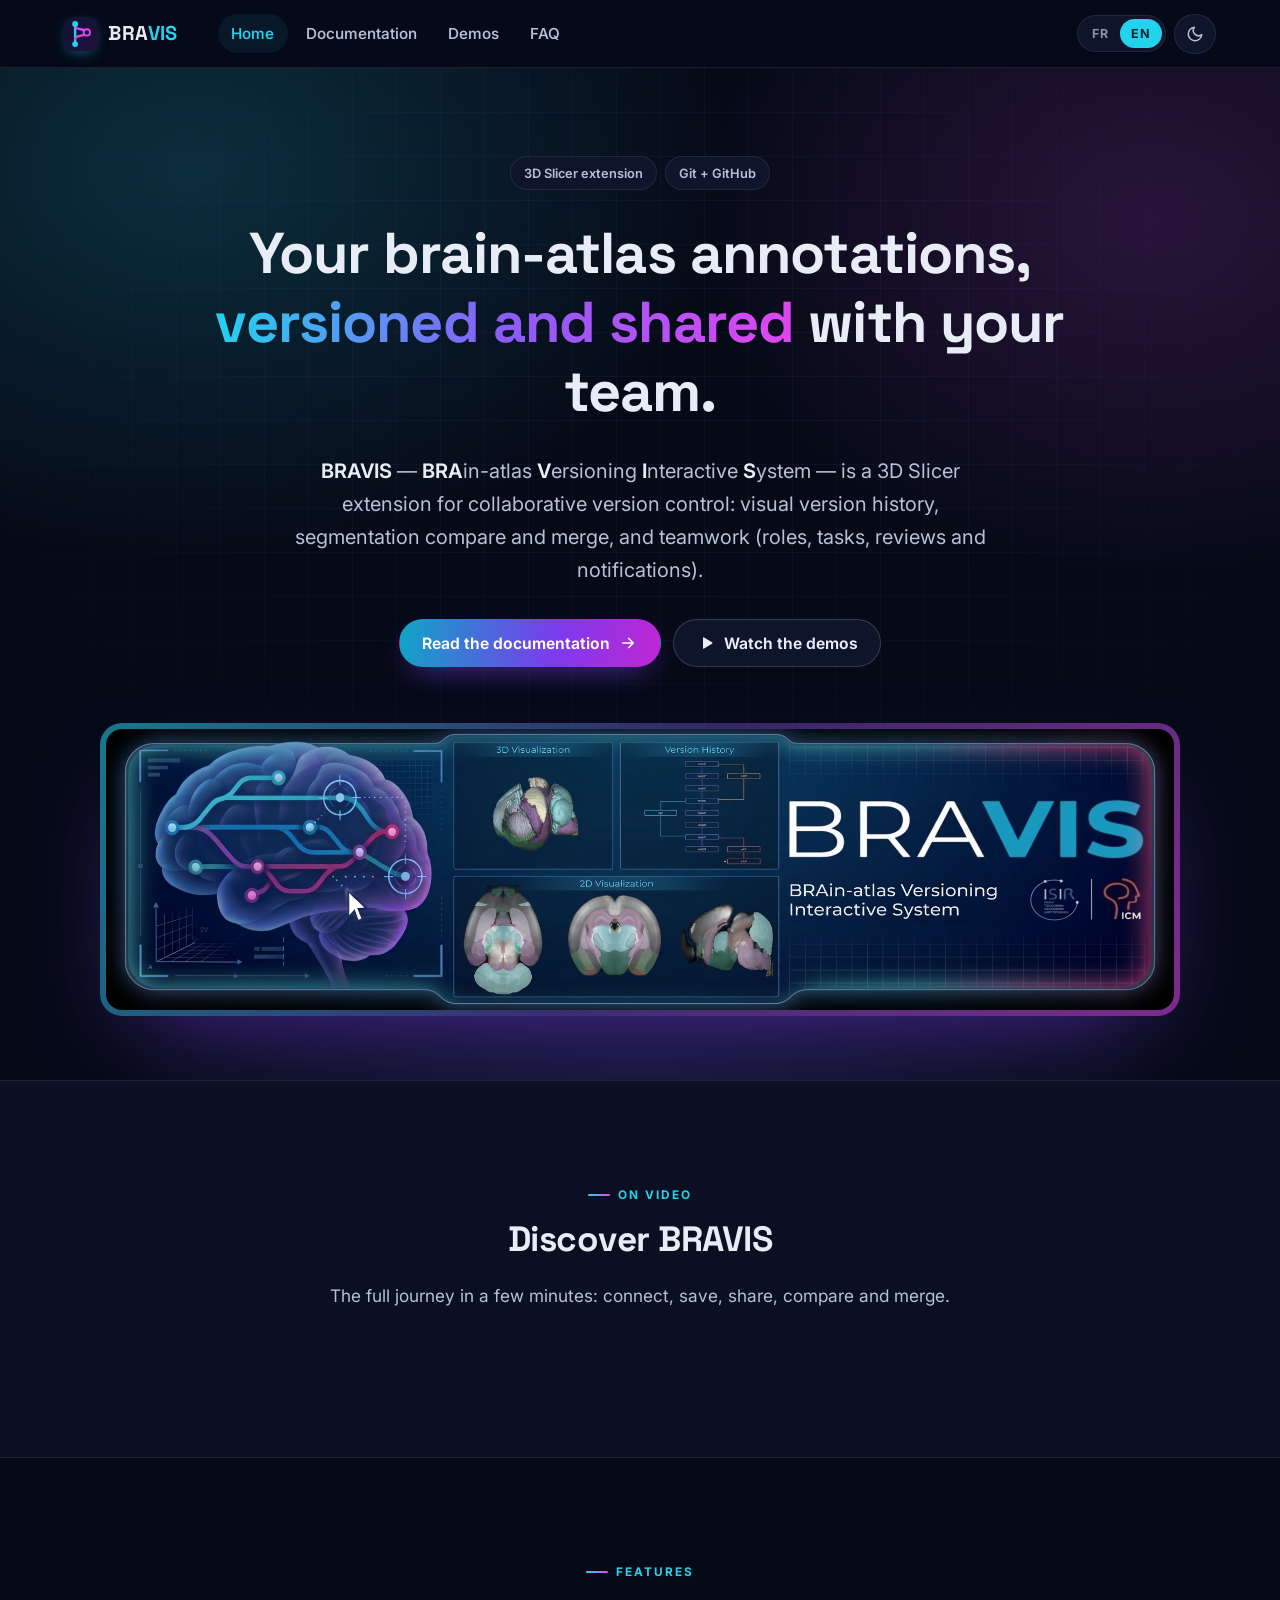
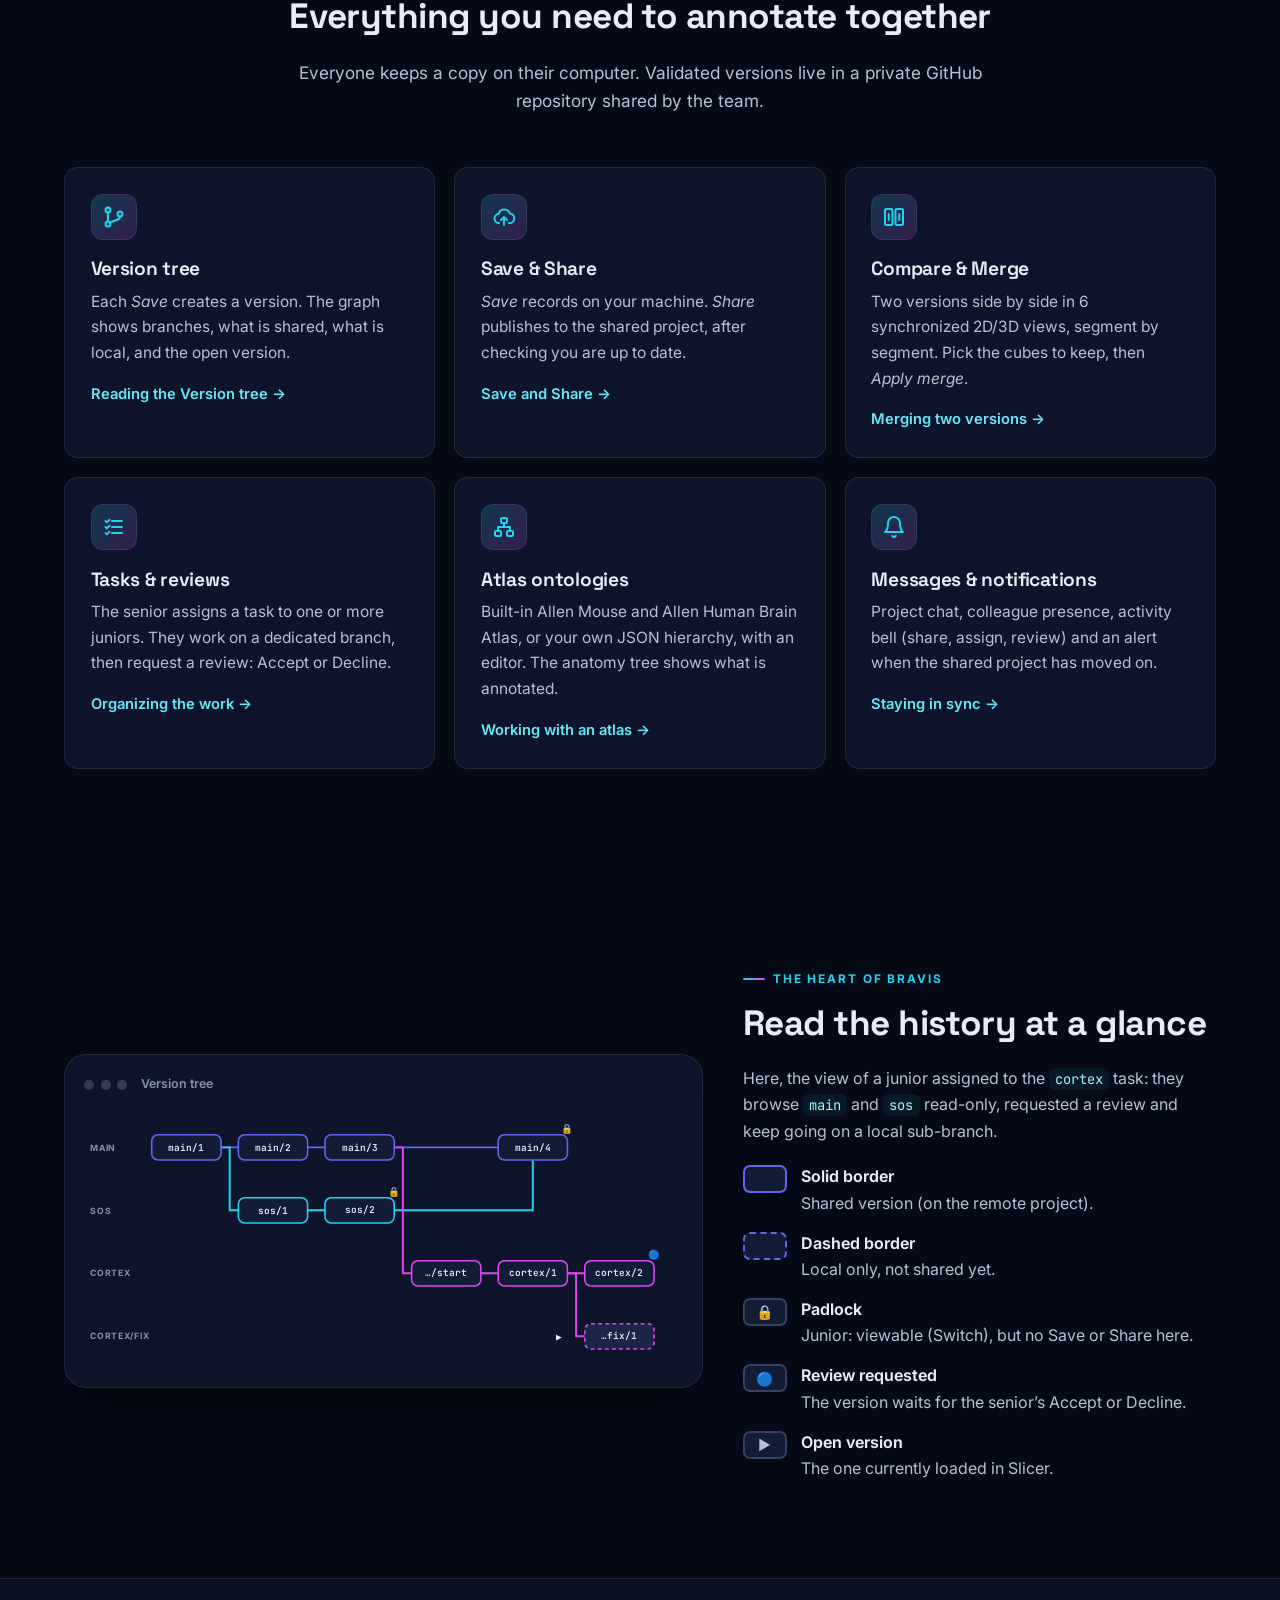
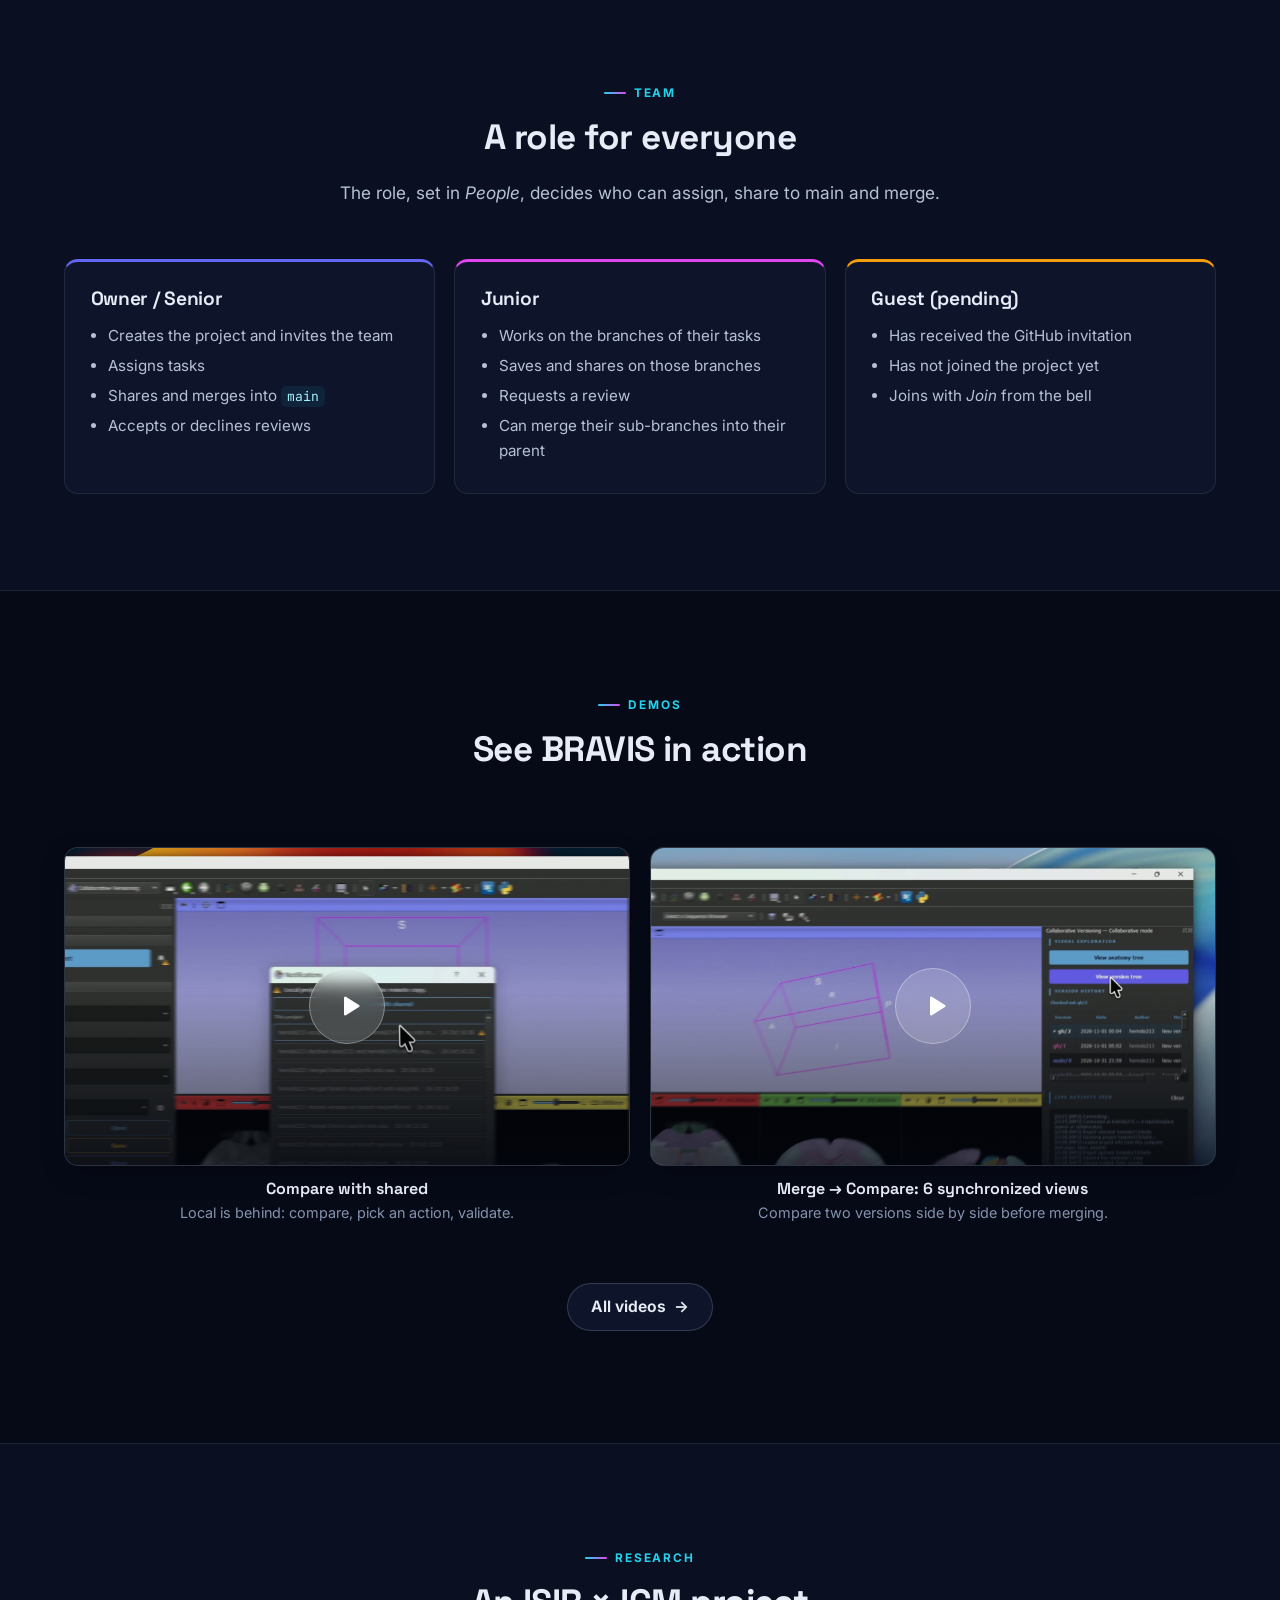
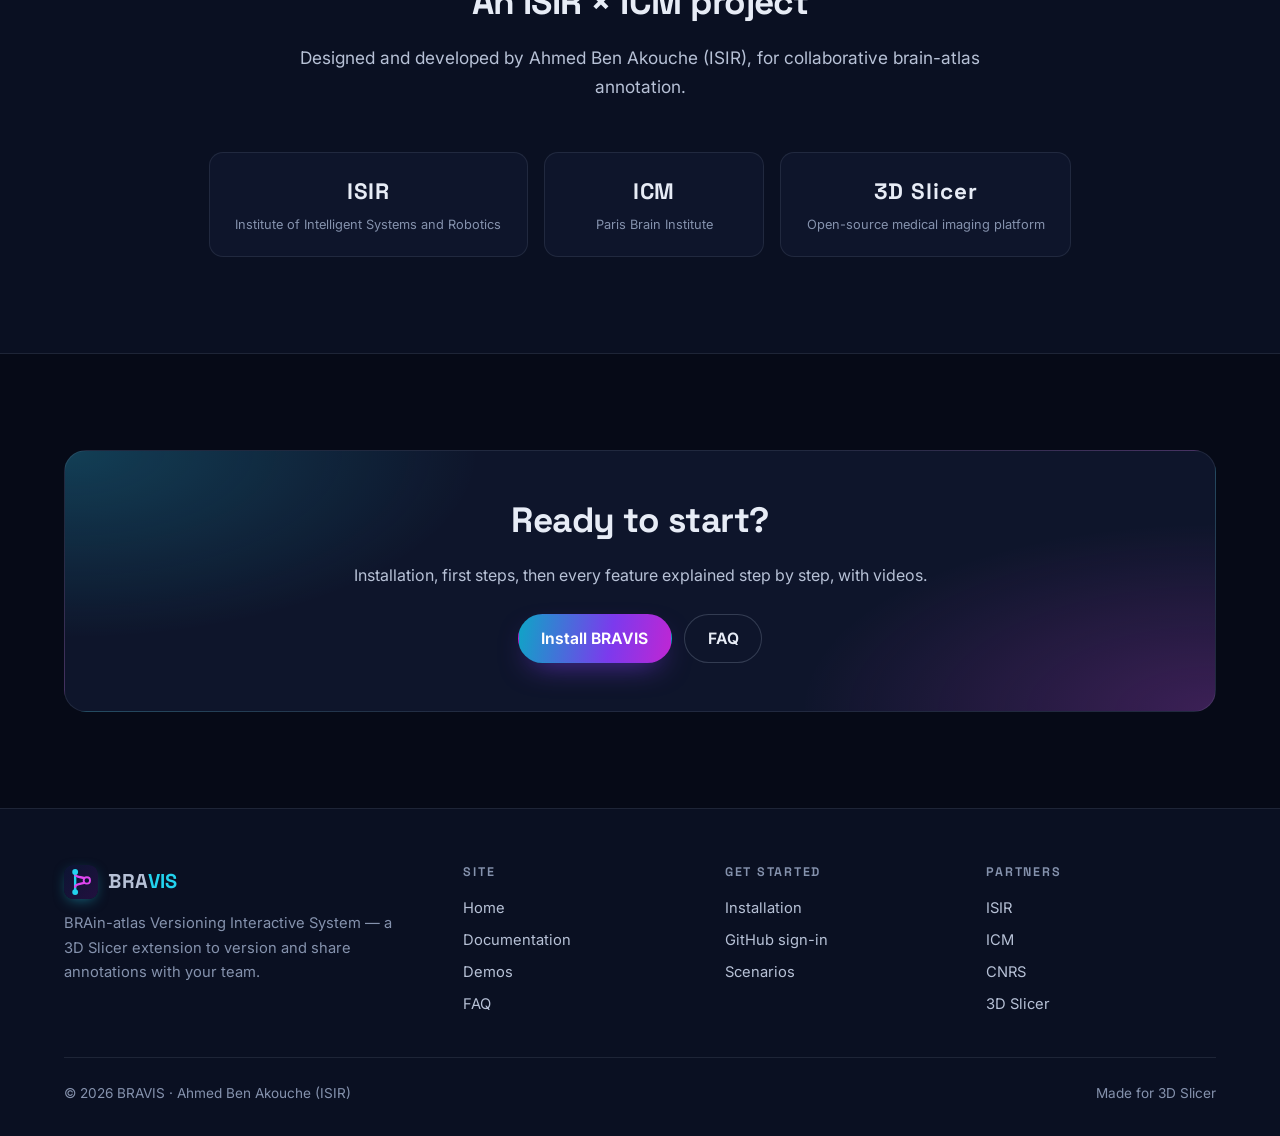
==== index.html @ cd7020e1 "copy(home): lead punctuation and How it works section - Teamwork details use parentheses instead of " ====
<!DOCTYPE html>
<html lang="en" data-theme="dark" data-theme-pref="dark" data-lang="en"
      data-title-fr="BRAVIS — Versionner et partager des annotations d’atlas cérébral dans 3D Slicer"
      data-title-en="BRAVIS — Version and share brain-atlas annotations in 3D Slicer">
<head>
  <meta charset="utf-8">
  <meta name="viewport" content="width=device-width, initial-scale=1">
  <title>BRAVIS — Versionner et partager des annotations d’atlas cérébral dans 3D Slicer</title>
  <meta name="description" content="BRAVIS (BRAin-atlas Versioning Interactive System) est une extension 3D Slicer pour versionner, comparer, fusionner et partager des segmentations d’atlas cérébral en équipe, via GitHub."
        data-fr-content="BRAVIS (BRAin-atlas Versioning Interactive System) est une extension 3D Slicer pour versionner, comparer, fusionner et partager des segmentations d’atlas cérébral en équipe, via GitHub."
        data-en-content="BRAVIS (BRAin-atlas Versioning Interactive System) is a 3D Slicer extension to version, compare, merge and share brain-atlas segmentations with your team, through GitHub.">
  <meta name="theme-color" content="#060a17">
  <meta property="og:type" content="website">
  <meta property="og:title" content="BRAVIS — BRAin-atlas Versioning Interactive System">
  <meta property="og:description" content="Extension 3D Slicer pour versionner et partager des annotations d’atlas cérébral en équipe.">
  <meta property="og:image" content="assets/img/bravis-banner.jpg">
  <meta name="twitter:card" content="summary_large_image">
  <link rel="icon" href="assets/img/favicon.svg" type="image/svg+xml">
  <link rel="preconnect" href="https://fonts.googleapis.com">
  <link rel="preconnect" href="https://fonts.gstatic.com" crossorigin>
  <link rel="stylesheet" href="https://fonts.googleapis.com/css2?family=Inter:wght@400..700&family=JetBrains+Mono:wght@500;700&family=Space+Grotesk:wght@500..700&display=swap">
  <link rel="stylesheet" href="assets/css/style.css">
  <script>
    (function () {
      var d = document.documentElement, t, l;
      try { t = localStorage.getItem("bravis-theme"); l = localStorage.getItem("bravis-lang"); } catch (e) {}
      if (t !== "light" && t !== "dark" && t !== "auto") t = "dark";
      if (l !== "fr" && l !== "en") l = "en";
      var dark = t === "dark" || (t === "auto" && window.matchMedia && matchMedia("(prefers-color-scheme: dark)").matches);
      d.setAttribute("data-theme", dark ? "dark" : "light");
      d.setAttribute("data-theme-pref", t);
      d.setAttribute("data-lang", l);
      d.lang = l;
      var title = d.getAttribute("data-title-" + l);
      if (title) document.title = title;
    })();
  </script>
  <script src="assets/js/config.js" defer></script>
  <script src="assets/js/videos.js" defer></script>
  <script src="assets/js/main.js" defer></script>
</head>
<body>
  <a class="skip-link" href="#main"><span data-l="fr">Aller au contenu</span><span data-l="en">Skip to content</span></a>

  <header class="site-header">
    <div class="container">
      <a class="brand" href="index.html" aria-label="BRAVIS">
        <img src="assets/img/favicon.svg" alt="" width="34" height="34">
        <span class="brand-name">BRA<span class="brand-vis">VIS</span></span>
      </a>
      <nav class="main-nav" id="main-nav" data-fr-aria-label="Navigation principale" data-en-aria-label="Main navigation">
        <a href="index.html" aria-current="page"><span data-l="fr">Accueil</span><span data-l="en">Home</span></a>
        <a href="documentation.html">Documentation</a>
        <a href="demos.html"><span data-l="fr">Démos</span><span data-l="en">Demos</span></a>
        <a href="faq.html">FAQ</a>
      </nav>
      <div class="header-actions">
        <div class="lang-switch" role="group" aria-label="Langue / Language">
          <button type="button" data-set-lang="fr" aria-pressed="true">FR</button>
          <button type="button" data-set-lang="en" aria-pressed="false">EN</button>
        </div>
        <button type="button" class="icon-btn theme-toggle" data-theme-toggle aria-label="Thème">
          <svg class="ico ico-auto" viewBox="0 0 24 24" fill="none" stroke="currentColor" stroke-width="2" aria-hidden="true"><circle cx="12" cy="12" r="9"/><path d="M12 3a9 9 0 0 0 0 18z" fill="currentColor"/></svg>
          <svg class="ico ico-light" viewBox="0 0 24 24" fill="none" stroke="currentColor" stroke-width="2" stroke-linecap="round" aria-hidden="true"><circle cx="12" cy="12" r="4"/><path d="M12 2v2M12 20v2M4.9 4.9l1.4 1.4M17.7 17.7l1.4 1.4M2 12h2M20 12h2M4.9 19.1l1.4-1.4M17.7 6.3l1.4-1.4"/></svg>
          <svg class="ico ico-dark" viewBox="0 0 24 24" fill="none" stroke="currentColor" stroke-width="2" stroke-linejoin="round" aria-hidden="true"><path d="M21 12.8A9 9 0 1 1 11.2 3a7 7 0 0 0 9.8 9.8z"/></svg>
        </button>
        <a class="icon-btn source-link" data-source-link href="#" hidden>
          <svg viewBox="0 0 24 24" fill="currentColor" aria-hidden="true"><path d="M12 .5C5.65.5.5 5.65.5 12c0 5.08 3.29 9.39 7.86 10.91.58.1.79-.25.79-.56v-2c-3.2.7-3.87-1.37-3.87-1.37-.52-1.33-1.28-1.69-1.28-1.69-1.04-.71.08-.7.08-.7 1.15.08 1.76 1.18 1.76 1.18 1.03 1.76 2.69 1.25 3.35.96.1-.75.4-1.25.73-1.54-2.55-.29-5.24-1.28-5.24-5.68 0-1.25.45-2.28 1.18-3.08-.12-.29-.51-1.46.11-3.04 0 0 .97-.31 3.17 1.18a11 11 0 0 1 5.77 0c2.2-1.49 3.17-1.18 3.17-1.18.63 1.58.23 2.75.11 3.04.74.8 1.18 1.83 1.18 3.08 0 4.41-2.69 5.38-5.25 5.67.41.36.78 1.06.78 2.14v3.17c0 .31.21.67.8.56A11.5 11.5 0 0 0 23.5 12C23.5 5.65 18.35.5 12 .5z"/></svg>
          <span class="label">Code</span>
        </a>
        <button type="button" class="icon-btn nav-toggle" aria-controls="main-nav" aria-expanded="false" data-fr-aria-label="Ouvrir le menu" data-en-aria-label="Open menu" aria-label="Menu">
          <svg viewBox="0 0 24 24" fill="none" stroke="currentColor" stroke-width="2" stroke-linecap="round" aria-hidden="true"><path d="M4 7h16M4 12h16M4 17h16"/></svg>
        </button>
      </div>
    </div>
  </header>

  <main id="main">
    <!-- ================= HERO ================= -->
    <section class="hero">
      <div class="container">
        <div class="hero-inner">
          <div class="hero-badges">
            <span class="badge"><span data-l="fr">Extension 3D Slicer</span><span data-l="en">3D Slicer extension</span></span>
            <span class="badge">Git + GitHub</span>
          </div>
          <h1>
            <span data-l="fr">Vos annotations d’atlas cérébral, <span class="gradient-text">versionnées et partagées</span> en équipe.</span>
            <span data-l="en">Your brain-atlas annotations, <span class="gradient-text">versioned and shared</span> with your team.</span>
          </h1>
          <p class="lead">
            <span data-l="fr"><strong>BRAVIS</strong> — <strong>BRA</strong>in-atlas <strong>V</strong>ersioning <strong>I</strong>nteractive <strong>S</strong>ystem — est une extension 3D Slicer pour le contrôle de versions collaboratif : un historique de versions visuel, la comparaison et la fusion de segmentations, et le travail en équipe (rôles, tâches, reviews et notifications).</span>
            <span data-l="en"><strong>BRAVIS</strong> — <strong>BRA</strong>in-atlas <strong>V</strong>ersioning <strong>I</strong>nteractive <strong>S</strong>ystem — is a 3D Slicer extension for collaborative version control: visual version history, segmentation compare and merge, and teamwork (roles, tasks, reviews and notifications).</span>
          </p>
          <div class="hero-ctas">
            <a class="btn btn-primary" href="documentation.html">
              <span data-l="fr">Lire la documentation</span><span data-l="en">Read the documentation</span>
              <svg viewBox="0 0 24 24" fill="none" stroke="currentColor" stroke-width="2.2" stroke-linecap="round" stroke-linejoin="round" aria-hidden="true"><path d="M5 12h14M13 6l6 6-6 6"/></svg>
            </a>
            <a class="btn btn-ghost" href="demos.html">
              <svg viewBox="0 0 24 24" fill="currentColor" aria-hidden="true"><path d="M8 5.5v13a1 1 0 0 0 1.5.86l10.5-6.5a1 1 0 0 0 0-1.72L9.5 4.64A1 1 0 0 0 8 5.5z"/></svg>
              <span data-l="fr">Voir les démos</span><span data-l="en">Watch the demos</span>
            </a>
          </div>
        </div>

        <div class="hero-banner">
          <img class="zoomable" src="assets/img/bravis-banner.jpg" width="1024" height="281"
               alt="BRAVIS — BRAin-atlas Versioning Interactive System : visualisation 3D, historique de versions et vues 2D"
               data-fr-alt="BRAVIS — BRAin-atlas Versioning Interactive System : visualisation 3D, historique de versions et vues 2D"
               data-en-alt="BRAVIS — BRAin-atlas Versioning Interactive System: 3D visualization, version history and 2D views">
        </div>

      </div>
    </section>

    <!-- ================= PRESENTATION VIDEO ================= -->
    <section class="section section-alt" id="video">
      <div class="container">
        <div class="section-head reveal">
          <span class="eyebrow"><span data-l="fr">En vidéo</span><span data-l="en">On video</span></span>
          <h2><span data-l="fr">Découvrir BRAVIS</span><span data-l="en">Discover BRAVIS</span></h2>
          <p><span data-l="fr">Le parcours complet en quelques minutes : se connecter, enregistrer, partager, comparer et fusionner.</span><span data-l="en">The full journey in a few minutes: connect, save, share, compare and merge.</span></p>
        </div>
        <div style="max-width: 960px; margin: 0 auto;">
          <figure class="video-slot" data-video="presentation" data-show-desc></figure>
        </div>
      </div>
    </section>

    <!-- ================= FEATURES ================= -->
    <section class="section" id="fonctionnalites">
      <div class="container">
        <div class="section-head reveal">
          <span class="eyebrow"><span data-l="fr">Fonctionnalités</span><span data-l="en">Features</span></span>
          <h2><span data-l="fr">Tout ce qu’il faut pour annoter à plusieurs</span><span data-l="en">Everything you need to annotate together</span></h2>
          <p><span data-l="fr">Chacun garde une copie sur son ordinateur. Les versions validées vivent dans un dépôt GitHub privé, partagé par l’équipe.</span><span data-l="en">Everyone keeps a copy on their computer. Validated versions live in a private GitHub repository shared by the team.</span></p>
        </div>
        <div class="grid grid-3">
          <article class="card reveal">
            <div class="card-icon"><svg viewBox="0 0 24 24" fill="none" stroke="currentColor" stroke-width="2" stroke-linecap="round" stroke-linejoin="round" aria-hidden="true"><circle cx="6" cy="5" r="2.5"/><circle cx="6" cy="19" r="2.5"/><circle cx="18" cy="9" r="2.5"/><path d="M6 7.5v9M18 11.5c0 4-5 3.5-10.5 6"/></svg></div>
            <h3><span data-l="fr">Version tree</span><span data-l="en">Version tree</span></h3>
            <p><span data-l="fr">Chaque <em>Save</em> crée une version. Le graphe montre les branches, ce qui est partagé, ce qui est local, et la version ouverte.</span><span data-l="en">Each <em>Save</em> creates a version. The graph shows branches, what is shared, what is local, and the open version.</span></p>
            <a class="card-link" href="documentation.html#version-tree"><span data-l="fr">Lire le Version tree →</span><span data-l="en">Reading the Version tree →</span></a>
          </article>
          <article class="card reveal">
            <div class="card-icon"><svg viewBox="0 0 24 24" fill="none" stroke="currentColor" stroke-width="2" stroke-linecap="round" stroke-linejoin="round" aria-hidden="true"><path d="M7 18a4.5 4.5 0 0 1-.5-8.97A6 6 0 0 1 18 8.5a4 4 0 0 1-1 9.5"/><path d="M12 12v8M9 15l3-3 3 3"/></svg></div>
            <h3>Save &amp; Share</h3>
            <p><span data-l="fr"><em>Save</em> enregistre sur votre machine. <em>Share</em> publie sur le projet partagé, après avoir vérifié que vous êtes à jour.</span><span data-l="en"><em>Save</em> records on your machine. <em>Share</em> publishes to the shared project, after checking you are up to date.</span></p>
            <a class="card-link" href="documentation.html#share"><span data-l="fr">Save et Share →</span><span data-l="en">Save and Share →</span></a>
          </article>
          <article class="card reveal">
            <div class="card-icon"><svg viewBox="0 0 24 24" fill="none" stroke="currentColor" stroke-width="2" stroke-linecap="round" stroke-linejoin="round" aria-hidden="true"><rect x="3" y="4" width="7.5" height="16" rx="1.5"/><rect x="13.5" y="4" width="7.5" height="16" rx="1.5"/><path d="M6.75 9v6M17.25 9v6"/></svg></div>
            <h3>Compare &amp; Merge</h3>
            <p><span data-l="fr">Deux versions côte à côte dans 6 vues 2D/3D synchronisées, segment par segment. Vous choisissez les cubes à garder, puis <em>Apply merge</em>.</span><span data-l="en">Two versions side by side in 6 synchronized 2D/3D views, segment by segment. Pick the cubes to keep, then <em>Apply merge</em>.</span></p>
            <a class="card-link" href="documentation.html#merge"><span data-l="fr">Fusionner deux versions →</span><span data-l="en">Merging two versions →</span></a>
          </article>
          <article class="card reveal">
            <div class="card-icon"><svg viewBox="0 0 24 24" fill="none" stroke="currentColor" stroke-width="2" stroke-linecap="round" stroke-linejoin="round" aria-hidden="true"><path d="M10 6h10M10 12h10M10 18h10"/><path d="M3.5 6l1.4 1.4L7.5 4.8M3.5 12l1.4 1.4 2.6-2.6M3.5 18l1.4 1.4 2.6-2.6"/></svg></div>
            <h3><span data-l="fr">Tâches et reviews</span><span data-l="en">Tasks &amp; reviews</span></h3>
            <p><span data-l="fr">Le senior assigne une tâche à un ou plusieurs juniors. Ils travaillent sur une branche dédiée puis demandent une review : Accept ou Decline.</span><span data-l="en">The senior assigns a task to one or more juniors. They work on a dedicated branch, then request a review: Accept or Decline.</span></p>
            <a class="card-link" href="documentation.html#tasks-assign"><span data-l="fr">Organiser le travail →</span><span data-l="en">Organizing the work →</span></a>
          </article>
          <article class="card reveal">
            <div class="card-icon"><svg viewBox="0 0 24 24" fill="none" stroke="currentColor" stroke-width="2" stroke-linecap="round" stroke-linejoin="round" aria-hidden="true"><rect x="9" y="3" width="6" height="5" rx="1"/><rect x="3" y="16" width="6" height="5" rx="1"/><rect x="15" y="16" width="6" height="5" rx="1"/><path d="M12 8v4M6 16v-4h12v4"/></svg></div>
            <h3><span data-l="fr">Ontologies d’atlas</span><span data-l="en">Atlas ontologies</span></h3>
            <p><span data-l="fr">Allen Mouse et Allen Human Brain Atlas intégrés, ou votre propre hiérarchie en JSON, avec un éditeur. L’arbre anatomique montre ce qui est annoté.</span><span data-l="en">Built-in Allen Mouse and Allen Human Brain Atlas, or your own JSON hierarchy, with an editor. The anatomy tree shows what is annotated.</span></p>
            <a class="card-link" href="documentation.html#ontologie"><span data-l="fr">Travailler avec un atlas →</span><span data-l="en">Working with an atlas →</span></a>
          </article>
          <article class="card reveal">
            <div class="card-icon"><svg viewBox="0 0 24 24" fill="none" stroke="currentColor" stroke-width="2" stroke-linecap="round" stroke-linejoin="round" aria-hidden="true"><path d="M6 8a6 6 0 0 1 12 0c0 7 3 9 3 9H3s3-2 3-9"/><path d="M10.3 21a1.94 1.94 0 0 0 3.4 0"/></svg></div>
            <h3><span data-l="fr">Messages et notifications</span><span data-l="en">Messages &amp; notifications</span></h3>
            <p><span data-l="fr">Fil de discussion du projet, présence des collègues, cloche d’activité (share, assign, review) et alerte quand le projet partagé a avancé.</span><span data-l="en">Project chat, colleague presence, activity bell (share, assign, review) and an alert when the shared project has moved on.</span></p>
            <a class="card-link" href="documentation.html#messages"><span data-l="fr">Rester synchronisé →</span><span data-l="en">Staying in sync →</span></a>
          </article>
        </div>
      </div>
    </section>

    <!-- ================= VERSION TREE ================= -->
    <section class="section" id="version-tree">
      <div class="container">
        <div class="tree-showcase">
          <div class="tree-frame reveal">
            <div class="tree-frame-bar"><i></i><i></i><i></i><span>Version tree</span></div>
            <svg class="vtree" viewBox="0 0 760 330" role="img"
                 data-fr-aria-label="Exemple de Version tree : branche main, branche sos fusionnée, tâche cortex en review et sous-branche locale cortex/fix"
                 data-en-aria-label="Example Version tree: main branch, merged sos branch, cortex task under review and local cortex/fix sub-branch"
                 aria-label="Version tree">
              <text class="lane-label" x="8" y="54">main</text>
              <text class="lane-label" x="8" y="134">sos</text>
              <text class="lane-label" x="8" y="214">cortex</text>
              <text class="lane-label" x="8" y="294">cortex/fix</text>

              <path class="edge lane-main" d="M174 50 H196" />
              <path class="edge lane-main" d="M284 50 H306" />
              <path class="edge lane-main" d="M394 50 H526" />
              <path class="edge lane-sos" d="M174 50 H185 V130 H196" style="animation-delay:.2s" />
              <path class="edge lane-sos" d="M284 130 H306" style="animation-delay:.3s" />
              <path class="edge lane-sos" d="M394 130 H570 V66" style="animation-delay:.5s" />
              <path class="edge lane-task" d="M394 50 H405 V210 H416" style="animation-delay:.4s" />
              <path class="edge lane-task" d="M504 210 H526" style="animation-delay:.6s" />
              <path class="edge lane-task" d="M614 210 H636" style="animation-delay:.7s" />
              <path class="edge lane-task" d="M614 210 H625 V290 H636" style="animation-delay:.8s" />

              <g class="node" style="animation-delay:.05s"><rect class="lane-main" x="86" y="34" width="88" height="32" rx="8"/><text x="130" y="54" text-anchor="middle">main/1</text></g>
              <g class="node" style="animation-delay:.15s"><rect class="lane-main" x="196" y="34" width="88" height="32" rx="8"/><text x="240" y="54" text-anchor="middle">main/2</text></g>
              <g class="node" style="animation-delay:.25s"><rect class="lane-main" x="306" y="34" width="88" height="32" rx="8"/><text x="350" y="54" text-anchor="middle">main/3</text></g>
              <g class="node" style="animation-delay:.9s"><rect class="lane-main" x="526" y="34" width="88" height="32" rx="8"/><text x="570" y="54" text-anchor="middle">main/4</text><text class="marker" x="606" y="30">🔒</text></g>

              <g class="node" style="animation-delay:.35s"><rect class="lane-sos" x="196" y="114" width="88" height="32" rx="8"/><text x="240" y="134" text-anchor="middle">sos/1</text></g>
              <g class="node" style="animation-delay:.45s"><rect class="lane-sos" x="306" y="114" width="88" height="32" rx="8"/><text x="350" y="134" text-anchor="middle">sos/2</text><text class="marker" x="386" y="110">🔒</text></g>

              <g class="node" style="animation-delay:.55s"><rect class="lane-task" x="416" y="194" width="88" height="32" rx="8"/><text x="460" y="214" text-anchor="middle">…/start</text></g>
              <g class="node" style="animation-delay:.65s"><rect class="lane-task" x="526" y="194" width="88" height="32" rx="8"/><text x="570" y="214" text-anchor="middle">cortex/1</text></g>
              <g class="node" style="animation-delay:.75s"><rect class="lane-task" x="636" y="194" width="88" height="32" rx="8"/><text x="680" y="214" text-anchor="middle">cortex/2</text><text class="marker" x="716" y="190">🔵</text></g>

              <g class="node local current" style="animation-delay:.95s"><rect class="lane-task" x="636" y="274" width="88" height="32" rx="8"/><text x="680" y="294" text-anchor="middle">…fix/1</text><text class="marker" x="600" y="296">▶</text></g>
            </svg>
          </div>
          <div class="reveal">
            <span class="eyebrow"><span data-l="fr">Le cœur de BRAVIS</span><span data-l="en">The heart of BRAVIS</span></span>
            <h2><span data-l="fr">Lire l’historique d’un coup d’œil</span><span data-l="en">Read the history at a glance</span></h2>
            <p style="color: var(--text-soft)"><span data-l="fr">Ici, vue d’un junior assigné à la tâche <code>cortex</code> : il consulte <code>main</code> et <code>sos</code> en lecture seule, a demandé une review et continue sur une sous-branche locale.</span><span data-l="en">Here, the view of a junior assigned to the <code>cortex</code> task: they browse <code>main</code> and <code>sos</code> read-only, requested a review and keep going on a local sub-branch.</span></p>
            <ul class="legend-list">
              <li><span class="swatch"></span><div><strong><span data-l="fr">Cadre plein</span><span data-l="en">Solid border</span></strong><span data-l="fr">Version partagée (sur le projet distant).</span><span data-l="en">Shared version (on the remote project).</span></div></li>
              <li><span class="swatch dashed"></span><div><strong><span data-l="fr">Cadre en pointillés</span><span data-l="en">Dashed border</span></strong><span data-l="fr">Version locale seulement, pas encore partagée.</span><span data-l="en">Local only, not shared yet.</span></div></li>
              <li><span class="swatch plain">🔒</span><div><strong><span data-l="fr">Cadenas</span><span data-l="en">Padlock</span></strong><span data-l="fr">Junior : consultable (Switch), mais pas de Save ni Share ici.</span><span data-l="en">Junior: viewable (Switch), but no Save or Share here.</span></div></li>
              <li><span class="swatch plain">🔵</span><div><strong><span data-l="fr">Review demandée</span><span data-l="en">Review requested</span></strong><span data-l="fr">La version attend un Accept ou un Decline du senior.</span><span data-l="en">The version waits for the senior’s Accept or Decline.</span></div></li>
              <li><span class="swatch plain">▶</span><div><strong><span data-l="fr">Version ouverte</span><span data-l="en">Open version</span></strong><span data-l="fr">Celle actuellement chargée dans Slicer.</span><span data-l="en">The one currently loaded in Slicer.</span></div></li>
            </ul>
          </div>
        </div>
      </div>
    </section>

    <!-- ================= ROLES ================= -->
    <section class="section section-alt" id="roles">
      <div class="container">
        <div class="section-head reveal">
          <span class="eyebrow"><span data-l="fr">Équipe</span><span data-l="en">Team</span></span>
          <h2><span data-l="fr">Un rôle pour chacun</span><span data-l="en">A role for everyone</span></h2>
          <p><span data-l="fr">Le rôle, choisi dans <em>People</em>, fixe qui peut assigner, partager sur main et fusionner.</span><span data-l="en">The role, set in <em>People</em>, decides who can assign, share to main and merge.</span></p>
        </div>
        <div class="grid grid-3">
          <article class="card role-card role-senior reveal">
            <h3>Owner / Senior</h3>
            <ul data-l="fr">
              <li>Crée le projet et invite l’équipe</li>
              <li>Assigne les tâches</li>
              <li>Share et Merge vers <code>main</code></li>
              <li>Accepte ou refuse les reviews</li>
            </ul>
            <ul data-l="en">
              <li>Creates the project and invites the team</li>
              <li>Assigns tasks</li>
              <li>Shares and merges into <code>main</code></li>
              <li>Accepts or declines reviews</li>
            </ul>
          </article>
          <article class="card role-card role-junior reveal">
            <h3>Junior</h3>
            <ul data-l="fr">
              <li>Travaille sur les branches de ses tâches</li>
              <li>Save et Share sur ces branches</li>
              <li>Demande une review</li>
              <li>Peut merger ses sous-branches vers leur parent</li>
            </ul>
            <ul data-l="en">
              <li>Works on the branches of their tasks</li>
              <li>Saves and shares on those branches</li>
              <li>Requests a review</li>
              <li>Can merge their sub-branches into their parent</li>
            </ul>
          </article>
          <article class="card role-card role-guest reveal">
            <h3><span data-l="fr">Invité (pending)</span><span data-l="en">Guest (pending)</span></h3>
            <ul data-l="fr">
              <li>A reçu l’invitation GitHub</li>
              <li>N’a pas encore rejoint le projet</li>
              <li>Rejoint avec <em>Join</em> depuis la cloche</li>
            </ul>
            <ul data-l="en">
              <li>Has received the GitHub invitation</li>
              <li>Has not joined the project yet</li>
              <li>Joins with <em>Join</em> from the bell</li>
            </ul>
          </article>
        </div>
      </div>
    </section>

    <!-- ================= DEMOS ================= -->
    <section class="section" id="demos">
      <div class="container">
        <div class="section-head reveal">
          <span class="eyebrow"><span data-l="fr">Démos</span><span data-l="en">Demos</span></span>
          <h2><span data-l="fr">Voir BRAVIS en action</span><span data-l="en">See BRAVIS in action</span></h2>
        </div>
        <div class="grid grid-2">
          <figure class="video-slot" data-video="compare-shared" data-show-desc></figure>
          <figure class="video-slot" data-video="merge-compare" data-show-desc></figure>
        </div>
        <p style="text-align:center; margin-top: 2rem;">
          <a class="btn btn-ghost" href="demos.html"><span data-l="fr">Toutes les vidéos</span><span data-l="en">All videos</span> →</a>
        </p>
      </div>
    </section>

    <!-- ================= PARTNERS ================= -->
    <section class="section section-alt" id="partenaires">
      <div class="container">
        <div class="section-head reveal">
          <span class="eyebrow"><span data-l="fr">Recherche</span><span data-l="en">Research</span></span>
          <h2><span data-l="fr">Un projet ISIR × ICM</span><span data-l="en">An ISIR × ICM project</span></h2>
          <p><span data-l="fr">Conçu et développé par Ahmed Ben Akouche (ISIR), pour l’annotation collaborative d’atlas cérébraux.</span><span data-l="en">Designed and developed by Ahmed Ben Akouche (ISIR), for collaborative brain-atlas annotation.</span></p>
        </div>
        <div class="partners reveal">
          <a class="partner" href="https://www.isir.upmc.fr/" target="_blank" rel="noopener">
            <b>ISIR</b>
            <span><span data-l="fr">Institut des Systèmes Intelligents et de Robotique</span><span data-l="en">Institute of Intelligent Systems and Robotics</span></span>
          </a>
          <a class="partner" href="https://institutducerveau-icm.org/" target="_blank" rel="noopener">
            <b>ICM</b>
            <span><span data-l="fr">Institut du Cerveau</span><span data-l="en">Paris Brain Institute</span></span>
          </a>
          <a class="partner" href="https://www.slicer.org/" target="_blank" rel="noopener">
            <b>3D Slicer</b>
            <span><span data-l="fr">Plateforme d’imagerie médicale open source</span><span data-l="en">Open-source medical imaging platform</span></span>
          </a>
        </div>
      </div>
    </section>

    <!-- ================= CTA ================= -->
    <section class="section">
      <div class="container">
        <div class="cta-band reveal">
          <h2><span data-l="fr">Prêt à commencer ?</span><span data-l="en">Ready to start?</span></h2>
          <p><span data-l="fr">Installation, premiers pas, puis chaque fonctionnalité expliquée pas à pas, avec des vidéos.</span><span data-l="en">Installation, first steps, then every feature explained step by step, with videos.</span></p>
          <div class="hero-ctas">
            <a class="btn btn-primary" href="documentation.html#installation"><span data-l="fr">Installer BRAVIS</span><span data-l="en">Install BRAVIS</span></a>
            <a class="btn btn-ghost" href="faq.html"><span data-l="fr">Questions fréquentes</span><span data-l="en">FAQ</span></a>
          </div>
        </div>
      </div>
    </section>
  </main>

  <footer class="site-footer">
    <div class="container">
      <div class="footer-grid">
        <div class="footer-about">
          <a class="brand" href="index.html"><img src="assets/img/favicon.svg" alt="" width="34" height="34"><span>BRA<span class="brand-vis">VIS</span></span></a>
          <p><span data-l="fr">BRAin-atlas Versioning Interactive System — extension 3D Slicer pour versionner et partager des annotations en équipe.</span><span data-l="en">BRAin-atlas Versioning Interactive System — a 3D Slicer extension to version and share annotations with your team.</span></p>
        </div>
        <div>
          <h4><span data-l="fr">Site</span><span data-l="en">Site</span></h4>
          <ul>
            <li><a href="index.html"><span data-l="fr">Accueil</span><span data-l="en">Home</span></a></li>
            <li><a href="documentation.html">Documentation</a></li>
            <li><a href="demos.html"><span data-l="fr">Démos</span><span data-l="en">Demos</span></a></li>
            <li><a href="faq.html">FAQ</a></li>
          </ul>
        </div>
        <div>
          <h4><span data-l="fr">Démarrer</span><span data-l="en">Get started</span></h4>
          <ul>
            <li><a href="documentation.html#installation">Installation</a></li>
            <li><a href="documentation.html#connexion"><span data-l="fr">Connexion GitHub</span><span data-l="en">GitHub sign-in</span></a></li>
            <li><a href="documentation.html#scenarios"><span data-l="fr">Scénarios</span><span data-l="en">Scenarios</span></a></li>
            <li><a data-source-link href="#" hidden><span data-l="fr">Code source</span><span data-l="en">Source code</span></a></li>
          </ul>
        </div>
        <div>
          <h4><span data-l="fr">Partenaires</span><span data-l="en">Partners</span></h4>
          <ul>
            <li><a href="https://www.isir.upmc.fr/" target="_blank" rel="noopener">ISIR</a></li>
            <li><a href="https://institutducerveau-icm.org/" target="_blank" rel="noopener">ICM</a></li>
            <li><a href="https://www.cnrs.fr/" target="_blank" rel="noopener">CNRS</a></li>
            <li><a href="https://www.slicer.org/" target="_blank" rel="noopener">3D Slicer</a></li>
          </ul>
        </div>
      </div>
      <div class="footer-bottom">
        <span>© <span data-year>2026</span> BRAVIS · Ahmed Ben Akouche (ISIR)</span>
        <span><span data-l="fr">Fait pour 3D Slicer</span><span data-l="en">Made for 3D Slicer</span></span>
      </div>
    </div>
  </footer>
</body>
</html>
---- assets/css/style.css ----
/* =========================================================================
   BRAVIS — site styles
   Themes: [data-theme="dark"] / [data-theme="light"] on <html>
   Languages: [data-lang="fr"|"en"] on <html>, content tagged with data-l
   ========================================================================= */

/* ---------- Theme tokens ---------- */
:root {
  --font-sans: "Inter", "Segoe UI", system-ui, -apple-system, Roboto, "Helvetica Neue", Arial, sans-serif;
  --font-display: "Space Grotesk", "Inter", "Segoe UI", system-ui, sans-serif;
  --font-mono: "JetBrains Mono", "Cascadia Code", Consolas, "SFMono-Regular", Menlo, monospace;

  --cyan: #22d3ee;
  --magenta: #e046f0;
  --violet: #8b5cf6;
  --indigo: #6366f1;
  --mint: #34d399;
  --amber: #f59e0b;
  --red: #f43f5e;

  --radius-sm: 8px;
  --radius: 14px;
  --radius-lg: 22px;
  --header-h: 68px;
  --maxw: 1200px;
  --ease: cubic-bezier(.2, .7, .2, 1);
}

:root[data-theme="dark"] {
  color-scheme: dark;
  --bg: #060a17;
  --bg-soft: #0a1022;
  --surface: #0e152b;
  --surface-2: #131c37;
  --surface-3: #1a2547;
  --border: rgba(148, 163, 184, .14);
  --border-strong: rgba(148, 163, 184, .28);
  --text: #e7ecf6;
  --text-soft: #b7c1d6;
  --muted: #8592ad;
  --accent: #22d3ee;
  --accent-ink: #04202a;
  --accent-2: #e046f0;
  --link: #67e8f9;
  --code-bg: rgba(34, 211, 238, .08);
  --code-text: #a5f3fc;
  --shadow: 0 18px 50px -18px rgba(0, 0, 0, .75);
  --shadow-soft: 0 8px 30px -12px rgba(0, 0, 0, .6);
  --glow: 0 0 0 1px rgba(34, 211, 238, .25), 0 20px 60px -20px rgba(34, 211, 238, .35);
  --grid-line: rgba(99, 102, 241, .08);
  --header-bg: rgba(6, 10, 23, .72);
  --placeholder-bg: repeating-linear-gradient(135deg, rgba(34, 211, 238, .05) 0 12px, transparent 12px 24px);
}

:root[data-theme="light"] {
  color-scheme: light;
  --bg: #f5f7fc;
  --bg-soft: #eef2fa;
  --surface: #ffffff;
  --surface-2: #f3f6fc;
  --surface-3: #e8eef9;
  --border: rgba(15, 23, 42, .09);
  --border-strong: rgba(15, 23, 42, .18);
  --text: #0d1529;
  --text-soft: #34405a;
  --muted: #5d6a85;
  --accent: #0891b2;
  --accent-ink: #ffffff;
  --accent-2: #b0179f;
  --link: #0e7490;
  --code-bg: rgba(8, 145, 178, .08);
  --code-text: #0e6a83;
  --shadow: 0 18px 50px -22px rgba(15, 23, 42, .28);
  --shadow-soft: 0 8px 26px -14px rgba(15, 23, 42, .22);
  --glow: 0 0 0 1px rgba(8, 145, 178, .2), 0 20px 50px -24px rgba(8, 145, 178, .35);
  --grid-line: rgba(99, 102, 241, .07);
  --header-bg: rgba(245, 247, 252, .78);
  --placeholder-bg: repeating-linear-gradient(135deg, rgba(8, 145, 178, .05) 0 12px, transparent 12px 24px);
}

/* ---------- Language switching ---------- */
:root[data-lang="fr"] [data-l="en"],
:root[data-lang="en"] [data-l="fr"] { display: none !important; }

/* ---------- Base ---------- */
*, *::before, *::after { box-sizing: border-box; }
[hidden] { display: none !important; }

html {
  scroll-behavior: smooth;
  scroll-padding-top: calc(var(--header-h) + 20px);
  -webkit-text-size-adjust: 100%;
}

body {
  margin: 0;
  font-family: var(--font-sans);
  font-size: 16px;
  line-height: 1.65;
  color: var(--text);
  background: var(--bg);
  -webkit-font-smoothing: antialiased;
  transition: background-color .35s var(--ease), color .35s var(--ease);
  overflow-x: hidden;
}

img, video, svg { max-width: 100%; display: block; }
a { color: var(--link); text-decoration: none; }
a:hover { text-decoration: underline; text-underline-offset: 3px; }
p { margin: 0 0 1em; }
h1, h2, h3, h4 { font-family: var(--font-display); line-height: 1.2; margin: 0 0 .6em; letter-spacing: -.015em; }
h1 { font-size: clamp(2.2rem, 5vw, 3.6rem); font-weight: 700; }
h2 { font-size: clamp(1.6rem, 3vw, 2.2rem); font-weight: 700; }
h3 { font-size: 1.2rem; font-weight: 650; }
h4 { font-size: 1rem; font-weight: 650; }
strong { font-weight: 650; color: var(--text); }
hr { border: 0; border-top: 1px solid var(--border); margin: 2.5rem 0; }

code, kbd {
  font-family: var(--font-mono);
  font-size: .86em;
  padding: .15em .45em;
  border-radius: 6px;
  background: var(--code-bg);
  color: var(--code-text);
  white-space: nowrap;
}
kbd { border: 1px solid var(--border-strong); background: var(--surface-2); color: var(--text); box-shadow: 0 2px 0 var(--border-strong); }
pre {
  font-family: var(--font-mono);
  font-size: .86rem;
  line-height: 1.6;
  background: var(--surface-2);
  border: 1px solid var(--border);
  border-radius: var(--radius);
  padding: 1rem 1.2rem;
  overflow-x: auto;
  margin: 0 0 1.2em;
}
pre code { background: none; padding: 0; color: var(--text-soft); white-space: pre; font-size: inherit; }

::selection { background: rgba(34, 211, 238, .3); }

:focus-visible { outline: 2px solid var(--accent); outline-offset: 3px; border-radius: 6px; }

.skip-link {
  position: absolute; left: 1rem; top: -60px; z-index: 200;
  background: var(--accent); color: var(--accent-ink);
  padding: .6rem 1rem; border-radius: var(--radius-sm); font-weight: 600;
}
.skip-link:focus { top: 1rem; }

.container { width: 100%; max-width: var(--maxw); margin: 0 auto; padding: 0 1.5rem; }
.visually-hidden { position: absolute !important; width: 1px; height: 1px; overflow: hidden; clip: rect(0 0 0 0); white-space: nowrap; }

.gradient-text {
  background: linear-gradient(100deg, var(--cyan) 0%, var(--violet) 50%, var(--magenta) 100%);
  -webkit-background-clip: text; background-clip: text; color: transparent;
}
:root[data-theme="light"] .gradient-text {
  background-image: linear-gradient(100deg, #0891b2 0%, #6d28d9 55%, #b0179f 100%);
}

/* ---------- Header ---------- */
.site-header {
  position: sticky; top: 0; z-index: 100;
  height: var(--header-h);
  background: var(--header-bg);
  backdrop-filter: saturate(160%) blur(14px);
  -webkit-backdrop-filter: saturate(160%) blur(14px);
  border-bottom: 1px solid var(--border);
}
.site-header .container { height: 100%; display: flex; align-items: center; gap: 1.5rem; }

.brand { display: flex; align-items: center; gap: .65rem; color: var(--text); font-family: var(--font-display); font-weight: 700; font-size: 1.25rem; letter-spacing: .02em; }
.brand:hover { text-decoration: none; }
.brand img { width: 34px; height: 34px; border-radius: 9px; box-shadow: 0 4px 14px -4px rgba(34, 211, 238, .5); }
.brand .brand-vis { color: var(--accent); }

.main-nav { display: flex; align-items: center; gap: .25rem; margin-left: 1rem; }
.main-nav a {
  color: var(--text-soft); font-weight: 550; font-size: .95rem;
  padding: .45rem .85rem; border-radius: 999px;
  transition: color .2s, background-color .2s;
}
.main-nav a:hover { color: var(--text); background: var(--surface-2); text-decoration: none; }
.main-nav a[aria-current="page"] { color: var(--accent); background: var(--code-bg); }

.header-actions { margin-left: auto; display: flex; align-items: center; gap: .5rem; }

.icon-btn {
  display: inline-flex; align-items: center; justify-content: center; gap: .4rem;
  height: 40px; min-width: 40px; padding: 0 .7rem;
  border-radius: 999px; border: 1px solid var(--border);
  background: var(--surface); color: var(--text-soft);
  font: 600 .85rem var(--font-sans); cursor: pointer;
  transition: border-color .2s, color .2s, background-color .2s, transform .15s;
}
.icon-btn:hover { color: var(--text); border-color: var(--border-strong); text-decoration: none; }
.icon-btn:active { transform: scale(.96); }
.icon-btn svg { width: 18px; height: 18px; }

.lang-switch { display: inline-flex; padding: 3px; border-radius: 999px; border: 1px solid var(--border); background: var(--surface); }
.lang-switch button {
  border: 0; background: transparent; color: var(--muted);
  font: 700 .78rem var(--font-sans); letter-spacing: .06em;
  padding: .42rem .7rem; border-radius: 999px; cursor: pointer;
  transition: background-color .2s, color .2s;
}
.lang-switch button[aria-pressed="true"] { background: var(--accent); color: var(--accent-ink); }

.theme-toggle .ico { display: none; }
:root[data-theme-pref="auto"] .theme-toggle .ico-auto,
:root[data-theme-pref="light"] .theme-toggle .ico-light,
:root[data-theme-pref="dark"] .theme-toggle .ico-dark { display: block; }

.nav-toggle { display: none; }

.source-link.is-todo { border-style: dashed; color: var(--amber); }

@media (max-width: 920px) {
  .nav-toggle { display: inline-flex; }
  .main-nav {
    position: fixed; inset: var(--header-h) 0 auto 0; margin: 0;
    flex-direction: column; align-items: stretch; gap: .25rem;
    padding: 1rem 1.5rem 1.5rem;
    background: var(--bg); border-bottom: 1px solid var(--border);
    box-shadow: var(--shadow);
    transform: translateY(-120%); opacity: 0; pointer-events: none;
    transition: transform .3s var(--ease), opacity .3s;
  }
  .main-nav.is-open { transform: none; opacity: 1; pointer-events: auto; }
  .main-nav a { padding: .8rem 1rem; border-radius: var(--radius-sm); font-size: 1.05rem; }
  .header-actions .source-link .label { display: none; }
}
@media (max-width: 520px) {
  .site-header .container { gap: .6rem; padding: 0 1rem; }
  .brand span.brand-name { display: none; }
  .header-actions { gap: .35rem; }
}

/* ---------- Buttons ---------- */
.btn {
  display: inline-flex; align-items: center; justify-content: center; gap: .55rem;
  padding: .85rem 1.4rem; border-radius: 999px;
  font: 650 .98rem var(--font-sans); cursor: pointer;
  border: 1px solid transparent;
  transition: transform .18s var(--ease), box-shadow .25s, background-color .2s, border-color .2s, color .2s;
}
.btn:hover { text-decoration: none; transform: translateY(-2px); }
.btn svg { width: 18px; height: 18px; }
.btn-primary {
  color: #fff;
  background: linear-gradient(100deg, #0ea5c6, #7c3aed 60%, #c026d3);
  box-shadow: 0 12px 30px -12px rgba(124, 58, 237, .7);
}
.btn-primary:hover { box-shadow: 0 16px 36px -12px rgba(124, 58, 237, .85); color: #fff; }
.btn-ghost { color: var(--text); background: var(--surface); border-color: var(--border-strong); }
.btn-ghost:hover { border-color: var(--accent); color: var(--accent); }

/* ---------- Sections ---------- */
.section { padding: 6rem 0; position: relative; }
.section-alt { background: var(--bg-soft); border-top: 1px solid var(--border); border-bottom: 1px solid var(--border); }
.section-head { max-width: 760px; margin: 0 auto 3.2rem; text-align: center; }
.section-head p { color: var(--text-soft); font-size: 1.08rem; }
.eyebrow {
  display: inline-flex; align-items: center; gap: .5rem;
  font: 700 .74rem var(--font-sans); letter-spacing: .16em; text-transform: uppercase;
  color: var(--accent); margin-bottom: 1rem;
}
.eyebrow::before { content: ""; width: 22px; height: 2px; border-radius: 2px; background: linear-gradient(90deg, var(--cyan), var(--magenta)); }

/* ---------- Hero ---------- */
.hero { position: relative; padding: 5.5rem 0 4rem; overflow: hidden; isolation: isolate; }
.hero::before {
  content: ""; position: absolute; inset: 0; z-index: -2;
  background:
    radial-gradient(60% 55% at 15% 10%, rgba(34, 211, 238, .18), transparent 70%),
    radial-gradient(50% 50% at 90% 15%, rgba(224, 70, 240, .16), transparent 70%),
    radial-gradient(60% 60% at 50% 110%, rgba(99, 102, 241, .18), transparent 70%);
}
.hero::after {
  content: ""; position: absolute; inset: 0; z-index: -1;
  background-image:
    linear-gradient(var(--grid-line) 1px, transparent 1px),
    linear-gradient(90deg, var(--grid-line) 1px, transparent 1px);
  background-size: 44px 44px;
  mask-image: radial-gradient(70% 70% at 50% 30%, #000 30%, transparent 80%);
  -webkit-mask-image: radial-gradient(70% 70% at 50% 30%, #000 30%, transparent 80%);
}
.hero-inner { text-align: center; max-width: 900px; margin: 0 auto; }
.hero h1 { margin-bottom: .5em; }
.hero .lead { font-size: clamp(1.05rem, 2vw, 1.25rem); color: var(--text-soft); max-width: 720px; margin: 0 auto 2rem; }
.hero-badges { display: flex; flex-wrap: wrap; justify-content: center; gap: .5rem; margin-bottom: 1.8rem; }
.badge {
  display: inline-flex; align-items: center; gap: .4rem;
  padding: .35rem .8rem; border-radius: 999px;
  font-size: .8rem; font-weight: 600; color: var(--text-soft);
  background: var(--surface); border: 1px solid var(--border);
}
.badge .dot { width: 7px; height: 7px; border-radius: 50%; background: var(--accent); box-shadow: 0 0 10px var(--accent); }
.hero-ctas { display: flex; flex-wrap: wrap; justify-content: center; gap: .8rem; }

.hero-banner {
  margin: 3.5rem auto 0; max-width: 1080px;
  border-radius: var(--radius-lg); padding: 6px;
  background: linear-gradient(120deg, rgba(34, 211, 238, .55), rgba(139, 92, 246, .35), rgba(224, 70, 240, .55));
  box-shadow: 0 40px 100px -40px rgba(124, 58, 237, .6);
  animation: float 8s ease-in-out infinite;
}
.hero-banner img { border-radius: calc(var(--radius-lg) - 6px); width: 100%; background: #050914; cursor: zoom-in; }
@keyframes float { 0%, 100% { transform: translateY(0); } 50% { transform: translateY(-8px); } }

/* ---------- Cards ---------- */
.grid { display: grid; gap: 1.2rem; }
.grid-3 { grid-template-columns: repeat(3, 1fr); }
.grid-2 { grid-template-columns: repeat(2, 1fr); }
.grid-4 { grid-template-columns: repeat(4, 1fr); }
@media (max-width: 980px) { .grid-3, .grid-4 { grid-template-columns: repeat(2, 1fr); } }
@media (max-width: 640px) { .grid-3, .grid-2, .grid-4 { grid-template-columns: 1fr; } }

.card {
  position: relative; padding: 1.6rem; border-radius: var(--radius);
  background: var(--surface); border: 1px solid var(--border);
  transition: transform .25s var(--ease), border-color .25s, box-shadow .25s;
}
.card:hover { transform: translateY(-4px); border-color: var(--border-strong); box-shadow: var(--shadow-soft); }
.card h3 { margin-bottom: .45em; }
.card p { color: var(--text-soft); margin: 0; font-size: .97rem; }
.card .card-link { display: inline-flex; margin-top: 1rem; font-weight: 600; font-size: .92rem; }
.card-icon {
  width: 46px; height: 46px; border-radius: 12px; margin-bottom: 1.1rem;
  display: grid; place-items: center;
  background: linear-gradient(135deg, rgba(34, 211, 238, .18), rgba(224, 70, 240, .18));
  border: 1px solid var(--border);
  color: var(--accent);
}
.card-icon svg { width: 24px; height: 24px; }

/* roles */
.role-card { border-top: 3px solid var(--accent); }
.role-card.role-senior { border-top-color: var(--indigo); }
.role-card.role-junior { border-top-color: var(--magenta); }
.role-card.role-guest { border-top-color: var(--amber); }
.role-card ul { margin: .8rem 0 0; padding-left: 1.1rem; color: var(--text-soft); font-size: .95rem; }
.role-card li { margin-bottom: .3rem; }

/* ---------- Version tree illustration ---------- */
.tree-showcase { display: grid; grid-template-columns: 1.35fr 1fr; gap: 2.5rem; align-items: center; }
@media (max-width: 900px) { .tree-showcase { grid-template-columns: 1fr; } }
.tree-frame {
  border-radius: var(--radius-lg); padding: 1.2rem;
  background: var(--surface); border: 1px solid var(--border); box-shadow: var(--shadow);
}
.tree-frame-bar { display: flex; align-items: center; gap: .4rem; margin-bottom: .8rem; font-size: .78rem; color: var(--muted); font-weight: 600; }
.tree-frame-bar i { width: 10px; height: 10px; border-radius: 50%; background: var(--border-strong); display: inline-block; }
.tree-frame-bar span { margin-left: .5rem; }
.vtree { width: 100%; height: auto; overflow: visible; }
.vtree .edge { fill: none; stroke-width: 2.5; stroke-linecap: round; }
.vtree .node rect { stroke-width: 2; }
.vtree .node text { font: 600 12px var(--font-mono); fill: var(--text); }
.vtree .node.local rect { stroke-dasharray: 5 4; }
.vtree .lane-main { stroke: var(--indigo); }
.vtree .lane-sos { stroke: var(--cyan); }
.vtree .lane-task { stroke: var(--magenta); }
.vtree .node rect { fill: var(--surface-2); }
.vtree .node.current rect { fill: var(--surface-3); }
.vtree .marker { font-size: 16px; fill: var(--accent); }
.vtree .lane-label { font: 700 11px var(--font-sans); letter-spacing: .08em; fill: var(--muted); text-transform: uppercase; }
.vtree:not(.animate) .edge, .vtree:not(.animate) .node { opacity: 0; }
.vtree .node { transform-box: fill-box; }
.vtree.animate .edge { stroke-dasharray: 600; stroke-dashoffset: 600; animation: draw 1.4s var(--ease) forwards; }
.vtree.animate .node { opacity: 0; animation: pop .5s var(--ease) forwards; }
@keyframes draw { to { stroke-dashoffset: 0; } }
@keyframes pop { from { opacity: 0; transform: translateY(6px); } to { opacity: 1; transform: none; } }

.legend-list { list-style: none; padding: 0; margin: 1.2rem 0 0; display: grid; gap: .85rem; }
.legend-list li { display: flex; gap: .9rem; align-items: flex-start; color: var(--text-soft); }
.legend-list strong { display: block; }
.swatch {
  flex: 0 0 auto; width: 44px; height: 28px; border-radius: 7px; margin-top: 2px;
  border: 2px solid var(--indigo); background: var(--surface-2);
  display: grid; place-items: center; font-size: 14px;
}
.swatch.dashed { border-style: dashed; }
.swatch.plain { border-color: var(--border-strong); }

/* ---------- Video slot ---------- */
.video-slot { margin: 1.6rem 0; }
.video-slot[hidden] { display: none !important; }
.video-frame {
  position: relative; aspect-ratio: 16 / 9; width: 100%;
  border-radius: var(--radius); overflow: hidden;
  background: #050914; border: 1px solid var(--border);
  box-shadow: var(--shadow-soft);
}
.video-frame video { width: 100%; height: 100%; object-fit: contain; background: #000; }
.video-poster {
  all: unset; position: absolute; inset: 0; cursor: pointer; display: block;
  background-size: cover; background-position: center;
}
.video-poster.no-image {
  background:
    radial-gradient(70% 90% at 20% 20%, rgba(34, 211, 238, .25), transparent 70%),
    radial-gradient(70% 90% at 80% 80%, rgba(224, 70, 240, .25), transparent 70%),
    #0a1126;
}
.video-poster::after {
  content: ""; position: absolute; inset: 0;
  background: linear-gradient(to top, rgba(3, 6, 15, .75), rgba(3, 6, 15, .05) 55%);
  transition: background .3s;
}
.video-poster:hover::after { background: linear-gradient(to top, rgba(3, 6, 15, .6), rgba(3, 6, 15, 0) 55%); }
.video-play {
  position: absolute; left: 50%; top: 50%; z-index: 2;
  width: 76px; height: 76px; border-radius: 50%;
  transform: translate(-50%, -50%);
  display: grid; place-items: center;
  background: rgba(255, 255, 255, .14); border: 1px solid rgba(255, 255, 255, .35);
  backdrop-filter: blur(8px); -webkit-backdrop-filter: blur(8px);
  transition: transform .25s var(--ease), background .25s;
}
.video-play svg { width: 30px; height: 30px; fill: #fff; margin-left: 4px; }
.video-poster:hover .video-play, .video-poster:focus-visible .video-play { transform: translate(-50%, -50%) scale(1.08); background: linear-gradient(135deg, #0ea5c6, #c026d3); }
.video-caption { margin-top: .75rem; font-size: .9rem; color: var(--muted); text-align: center; }
.video-caption strong { display: block; font: 650 1rem var(--font-display); color: var(--text); }
.video-caption strong + span { display: block; margin-top: .15rem; }
.video-slot.is-available .video-frame { border-color: var(--border-strong); }
@media (max-width: 560px) { .video-play { width: 60px; height: 60px; } .video-play svg { width: 24px; height: 24px; } }

.video-placeholder {
  position: relative; aspect-ratio: 16 / 9; width: 100%;
  border-radius: var(--radius); border: 2px dashed var(--border-strong);
  background: var(--placeholder-bg), var(--surface);
  display: grid; place-items: center; text-align: center; padding: 1.5rem;
}
.video-placeholder .ph-inner { max-width: 460px; }
.video-placeholder .ph-icon {
  width: 56px; height: 56px; margin: 0 auto 1rem; border-radius: 50%;
  display: grid; place-items: center; color: var(--accent);
  border: 2px dashed var(--accent); opacity: .85;
}
.video-placeholder .ph-icon svg { width: 24px; height: 24px; }
.video-placeholder .ph-tag {
  display: inline-block; font: 700 .7rem var(--font-sans); letter-spacing: .12em; text-transform: uppercase;
  color: var(--amber); background: rgba(245, 158, 11, .12); border-radius: 999px; padding: .25rem .65rem; margin-bottom: .6rem;
}
.video-placeholder h4 { margin: 0 0 .4rem; font-size: 1.05rem; }
.video-placeholder p { margin: 0 0 .7rem; font-size: .88rem; color: var(--muted); }
.video-placeholder code { white-space: normal; word-break: break-all; }
@media (max-width: 560px) { .video-placeholder { aspect-ratio: auto; min-height: 220px; } }

/* ---------- Documentation layout ---------- */
.doc-hero { padding: 3.5rem 0 2.5rem; border-bottom: 1px solid var(--border); position: relative; overflow: hidden; }
.doc-hero::before {
  content: ""; position: absolute; inset: 0; z-index: -1;
  background: radial-gradient(50% 120% at 0% 0%, rgba(34, 211, 238, .12), transparent 70%), radial-gradient(40% 120% at 100% 0%, rgba(224, 70, 240, .1), transparent 70%);
}
.doc-hero p { color: var(--text-soft); max-width: 720px; font-size: 1.08rem; margin: 0; }

.doc-layout { display: grid; grid-template-columns: 280px minmax(0, 1fr); gap: 3rem; align-items: start; padding-top: 2.5rem; padding-bottom: 5rem; }
.doc-sidebar {
  position: sticky; top: calc(var(--header-h) + 1.2rem);
  max-height: calc(100vh - var(--header-h) - 2.4rem);
  overflow-y: auto; padding-right: .5rem;
  scrollbar-width: thin;
}
.doc-search { position: relative; margin-bottom: 1.2rem; }
.doc-search svg { position: absolute; left: .85rem; top: 50%; width: 17px; height: 17px; transform: translateY(-50%); color: var(--muted); pointer-events: none; }
.doc-search input {
  width: 100%; padding: .7rem .9rem .7rem 2.5rem;
  border-radius: 999px; border: 1px solid var(--border-strong);
  background: var(--surface); color: var(--text); font: 500 .92rem var(--font-sans);
  transition: border-color .2s, box-shadow .2s;
}
.doc-search input:focus { outline: none; border-color: var(--accent); box-shadow: 0 0 0 4px var(--code-bg); }
.toc-group { margin-bottom: 1.3rem; }
.toc-group-title { font: 700 .72rem var(--font-sans); letter-spacing: .14em; text-transform: uppercase; color: var(--muted); margin: 0 0 .4rem .75rem; }
.toc-group ol { list-style: none; margin: 0; padding: 0; }
.toc-group a {
  display: flex; align-items: center; gap: .6rem;
  padding: .38rem .75rem; border-radius: 8px; border-left: 2px solid transparent;
  color: var(--text-soft); font-size: .92rem; line-height: 1.35;
  transition: color .15s, background-color .15s, border-color .15s;
}
.toc-group a:hover { color: var(--text); background: var(--surface-2); text-decoration: none; }
.toc-group a.is-active { color: var(--accent); background: var(--code-bg); border-left-color: var(--accent); font-weight: 600; }
.toc-group a .toc-video { margin-left: auto; color: var(--muted); opacity: .7; flex: 0 0 auto; }
.toc-group a .toc-video svg { width: 13px; height: 13px; }
.toc-empty { color: var(--muted); font-size: .9rem; padding: .5rem .75rem; }

.doc-toc-toggle { display: none; }

@media (max-width: 1020px) {
  .doc-layout { grid-template-columns: 1fr; gap: 0; padding-top: 1.2rem; }
  .doc-toc-toggle { display: inline-flex; position: fixed; left: 1.4rem; bottom: 1.4rem; z-index: 80; height: 46px; padding: 0 1.1rem; box-shadow: var(--shadow-soft); }
  .doc-sidebar {
    position: fixed; inset: var(--header-h) auto 0 0; z-index: 90;
    width: min(320px, 86vw); max-height: none; padding: 1.2rem;
    background: var(--bg); border-right: 1px solid var(--border); box-shadow: var(--shadow);
    transform: translateX(-105%); transition: transform .3s var(--ease);
  }
  .doc-sidebar.is-open { transform: none; }
}

.doc-content { min-width: 0; max-width: 860px; }
.doc-section { padding: 1rem 0 2.8rem; border-bottom: 1px solid var(--border); margin-bottom: 2.2rem; }
.doc-section:last-of-type { border-bottom: 0; }
.doc-section[hidden] { display: none; }
.doc-section h2 { font-size: clamp(1.5rem, 2.6vw, 1.9rem); display: flex; align-items: baseline; gap: .6rem; position: relative; }
.doc-section h2 .num { font: 700 .82rem var(--font-mono); color: var(--accent); background: var(--code-bg); padding: .2rem .5rem; border-radius: 6px; transform: translateY(-4px); }
.doc-section h3 { margin-top: 1.8rem; }
.doc-section p, .doc-section li { color: var(--text-soft); }
.doc-section ul, .doc-section ol { padding-left: 1.3rem; margin: 0 0 1.1em; }
.doc-section li { margin-bottom: .4rem; }
.doc-section .lead { font-size: 1.08rem; color: var(--text); }
.doc-group-title {
  font: 700 .78rem var(--font-sans); letter-spacing: .16em; text-transform: uppercase; color: var(--accent-2);
  margin: 1rem 0 1.4rem; display: flex; align-items: center; gap: .8rem;
}
.doc-group-title::after { content: ""; flex: 1; height: 1px; background: var(--border); }

.anchor-btn {
  opacity: 0; border: 0; background: none; color: var(--muted); cursor: pointer;
  font: 600 1.1rem var(--font-mono); padding: 0 .2rem; transition: opacity .2s, color .2s;
}
.doc-section h2:hover .anchor-btn, .anchor-btn:focus-visible { opacity: 1; }
.anchor-btn:hover { color: var(--accent); }

.doc-pager { display: flex; justify-content: space-between; gap: 1rem; margin-top: 2rem; }
.doc-pager a {
  flex: 1 1 0; max-width: 48%; padding: .8rem 1rem; border-radius: var(--radius-sm);
  border: 1px solid var(--border); background: var(--surface); color: var(--text-soft); font-size: .9rem;
  transition: border-color .2s, color .2s;
}
.doc-pager a:hover { border-color: var(--accent); color: var(--text); text-decoration: none; }
.doc-pager a small { display: block; color: var(--muted); font-size: .75rem; font-weight: 600; text-transform: uppercase; letter-spacing: .08em; }
.doc-pager a.next { text-align: right; margin-left: auto; }

.search-empty { display: none; padding: 3rem 1rem; text-align: center; color: var(--muted); border: 2px dashed var(--border); border-radius: var(--radius); }
.search-empty.is-visible { display: block; }

/* UI-like labels for Slicer buttons */
.ui {
  display: inline-flex; align-items: center; gap: .3rem;
  font: 600 .84em var(--font-sans); white-space: nowrap;
  padding: .12em .55em; border-radius: 6px;
  color: var(--text); background: var(--surface-3); border: 1px solid var(--border-strong);
}

/* callouts */
.callout {
  display: flex; gap: .9rem; padding: 1rem 1.15rem; margin: 1.3rem 0;
  border-radius: var(--radius-sm); border: 1px solid var(--border); border-left: 4px solid var(--accent);
  background: var(--surface);
}
.callout p:last-child, .callout ul:last-child { margin-bottom: 0; }
.callout .callout-ico { flex: 0 0 auto; font-size: 1.1rem; line-height: 1.5; }
.callout.tip { border-left-color: var(--mint); }
.callout.warn { border-left-color: var(--amber); }
.callout.danger { border-left-color: var(--red); }
.callout strong:first-child { color: var(--text); }

/* numbered steps */
ol.steps { list-style: none; counter-reset: s; padding-left: 0 !important; }
ol.steps > li { counter-increment: s; position: relative; padding-left: 2.6rem; margin-bottom: .9rem; }
ol.steps > li::before {
  content: counter(s); position: absolute; left: 0; top: .05rem;
  width: 1.75rem; height: 1.75rem; border-radius: 50%;
  display: grid; place-items: center;
  font: 700 .8rem var(--font-sans); color: var(--accent-ink); background: var(--accent);
}

/* tables */
.table-wrap { overflow-x: auto; margin: 1.2rem 0 1.5rem; border: 1px solid var(--border); border-radius: var(--radius-sm); }
table { width: 100%; border-collapse: collapse; font-size: .93rem; }
th, td { text-align: left; padding: .7rem .9rem; border-bottom: 1px solid var(--border); vertical-align: top; }
th { background: var(--surface-2); font-weight: 650; color: var(--text); white-space: nowrap; }
td { color: var(--text-soft); }
tr:last-child td { border-bottom: 0; }

/* interface mock */
.ui-mock {
  display: grid; grid-template-columns: 1fr 1.6fr 1fr; gap: .6rem;
  padding: .8rem; border-radius: var(--radius); background: var(--surface-2); border: 1px solid var(--border);
  font-size: .8rem; margin: 1.4rem 0;
}
.ui-mock .col { display: grid; gap: .5rem; align-content: start; }
.ui-mock .blk { padding: .6rem .7rem; border-radius: 8px; background: var(--surface); border: 1px solid var(--border); color: var(--text-soft); line-height: 1.4; }
.ui-mock .blk b { display: block; color: var(--text); font-size: .78rem; letter-spacing: .04em; margin-bottom: .2rem; }
.ui-mock .views { display: grid; grid-template-columns: 1fr 1fr; gap: .4rem; }
.ui-mock .view { aspect-ratio: 4 / 3; border-radius: 6px; display: grid; place-items: center; font-weight: 700; font-size: .72rem; color: #fff; }
.ui-mock .view.v3d { background: linear-gradient(135deg, #6c6fb8, #8b8fd6); }
.ui-mock .view.r { background: #24130f; border-top: 3px solid #f34a33; }
.ui-mock .view.y { background: #24220f; border-top: 3px solid #f3e833; }
.ui-mock .view.g { background: #10240f; border-top: 3px solid #4af333; }
.ui-mock .tag { display: inline-block; font: 700 .65rem var(--font-sans); padding: .1rem .4rem; border-radius: 4px; background: var(--code-bg); color: var(--accent); margin-bottom: .3rem; letter-spacing: .06em; }
@media (max-width: 640px) { .ui-mock { grid-template-columns: 1fr; } }

/* cube storage diagram */
.cube-diagram { display: grid; grid-template-columns: auto 1fr; gap: 1.5rem; align-items: center; padding: 1.2rem; border-radius: var(--radius); border: 1px solid var(--border); background: var(--surface); margin: 1.4rem 0; }
.cube-grid { display: grid; grid-template-columns: repeat(8, 22px); gap: 3px; }
.cube-grid span { width: 22px; height: 22px; border-radius: 4px; background: var(--surface-3); border: 1px solid var(--border); }
.cube-grid span.changed { background: rgba(250, 204, 21, .35); border-color: #facc15; }
.cube-grid span.kept { background: rgba(34, 211, 238, .3); border-color: var(--cyan); }
.cube-diagram pre { margin: 0; }
@media (max-width: 640px) { .cube-diagram { grid-template-columns: 1fr; } }

/* ---------- Demos page ---------- */
.filter-bar { display: flex; flex-wrap: wrap; justify-content: center; gap: .5rem; margin-bottom: 2.5rem; }
.chip {
  border: 1px solid var(--border-strong); background: var(--surface); color: var(--text-soft);
  font: 600 .88rem var(--font-sans); padding: .55rem 1rem; border-radius: 999px; cursor: pointer;
  transition: all .2s;
}
.chip:hover { color: var(--text); border-color: var(--accent); }
.chip[aria-pressed="true"] { background: var(--accent); border-color: var(--accent); color: var(--accent-ink); }
.chip .count { opacity: .7; margin-left: .3rem; font-weight: 500; }
.demo-grid { display: grid; grid-template-columns: repeat(2, 1fr); gap: 1.8rem; }
@media (max-width: 760px) { .demo-grid { grid-template-columns: 1fr; } }
.demo-card { padding: 1rem; border-radius: var(--radius); background: var(--surface); border: 1px solid var(--border); display: flex; flex-direction: column; }
.demo-card .video-slot { margin: 0 0 .9rem; }
.demo-card h3 { font-size: 1.05rem; margin-bottom: .3rem; }
.demo-card p { color: var(--text-soft); font-size: .92rem; margin-bottom: .7rem; }
.demo-card .demo-meta { margin-top: auto; display: flex; justify-content: space-between; align-items: center; gap: 1rem; font-size: .85rem; }
.demo-card .cat-pill { font-size: .72rem; font-weight: 700; letter-spacing: .08em; text-transform: uppercase; color: var(--accent-2); }
.demo-empty { text-align: center; color: var(--muted); padding: 3rem 1rem; border: 2px dashed var(--border); border-radius: var(--radius); }

/* ---------- FAQ ---------- */
.faq-list { max-width: 860px; margin: 0 auto; display: grid; gap: .8rem; }
.faq-cat { max-width: 860px; margin: 2.5rem auto 1rem; font: 700 .78rem var(--font-sans); letter-spacing: .16em; text-transform: uppercase; color: var(--accent-2); }
details.faq {
  border-radius: var(--radius); background: var(--surface); border: 1px solid var(--border);
  transition: border-color .2s, box-shadow .2s;
}
details.faq[open] { border-color: var(--border-strong); box-shadow: var(--shadow-soft); }
details.faq summary {
  list-style: none; cursor: pointer; padding: 1.1rem 3.2rem 1.1rem 1.3rem; position: relative;
  font-weight: 650; color: var(--text);
}
details.faq summary::-webkit-details-marker { display: none; }
details.faq summary::after {
  content: ""; position: absolute; right: 1.3rem; top: 50%; width: 10px; height: 10px;
  border-right: 2px solid var(--accent); border-bottom: 2px solid var(--accent);
  transform: translateY(-70%) rotate(45deg); transition: transform .25s var(--ease);
}
details.faq[open] summary::after { transform: translateY(-30%) rotate(-135deg); }
details.faq .faq-body { padding: 0 1.3rem 1.2rem; color: var(--text-soft); }
details.faq .faq-body p:last-child, details.faq .faq-body ul:last-child, details.faq .faq-body ol:last-child { margin-bottom: 0; }

.checklist { counter-reset: c; list-style: none; padding: 0; max-width: 860px; margin: 0 auto; display: grid; gap: .7rem; }
.checklist li { counter-increment: c; display: flex; gap: 1rem; align-items: center; padding: 1rem 1.2rem; border-radius: var(--radius); background: var(--surface); border: 1px solid var(--border); color: var(--text-soft); }
.checklist li::before { content: counter(c); flex: 0 0 auto; width: 2rem; height: 2rem; border-radius: 50%; display: grid; place-items: center; font-weight: 700; color: #fff; background: linear-gradient(135deg, #0ea5c6, #c026d3); }

/* ---------- CTA band ---------- */
.cta-band {
  border-radius: var(--radius-lg); padding: 3rem 2rem; text-align: center;
  background:
    radial-gradient(60% 120% at 0% 0%, rgba(34, 211, 238, .22), transparent 60%),
    radial-gradient(60% 120% at 100% 100%, rgba(224, 70, 240, .22), transparent 60%),
    var(--surface);
  border: 1px solid var(--border);
}
.cta-band p { color: var(--text-soft); max-width: 620px; margin: 0 auto 1.6rem; }

/* partners */
.partners { display: flex; flex-wrap: wrap; justify-content: center; gap: 1rem; }
.partner {
  display: flex; flex-direction: column; align-items: center; justify-content: center; gap: .2rem;
  min-width: 220px; padding: 1.3rem 1.6rem; border-radius: var(--radius);
  background: var(--surface); border: 1px solid var(--border); color: var(--text);
  transition: border-color .2s, transform .2s;
}
.partner:hover { border-color: var(--accent); transform: translateY(-3px); text-decoration: none; }
.partner b { font-family: var(--font-display); font-size: 1.4rem; letter-spacing: .04em; }
.partner span { font-size: .8rem; color: var(--muted); text-align: center; }

/* ---------- Footer ---------- */
.site-footer { border-top: 1px solid var(--border); background: var(--bg-soft); padding: 3.5rem 0 2rem; font-size: .92rem; }
.footer-grid { display: grid; grid-template-columns: 1.6fr 1fr 1fr 1fr; gap: 2rem; }
@media (max-width: 820px) { .footer-grid { grid-template-columns: 1fr 1fr; } }
@media (max-width: 480px) { .footer-grid { grid-template-columns: 1fr; } }
.site-footer h4 { font-size: .78rem; letter-spacing: .14em; text-transform: uppercase; color: var(--muted); margin-bottom: 1rem; }
.site-footer ul { list-style: none; margin: 0; padding: 0; display: grid; gap: .5rem; }
.site-footer a { color: var(--text-soft); }
.site-footer a:hover { color: var(--accent); }
.site-footer .footer-about p { color: var(--muted); margin-top: .8rem; max-width: 340px; }
.footer-bottom { margin-top: 2.5rem; padding-top: 1.5rem; border-top: 1px solid var(--border); display: flex; flex-wrap: wrap; justify-content: space-between; gap: 1rem; color: var(--muted); font-size: .85rem; }

/* ---------- Back to top / toast / lightbox ---------- */
.to-top {
  position: fixed; right: 1.4rem; bottom: 1.4rem; z-index: 80;
  width: 46px; height: 46px; border-radius: 50%;
  border: 1px solid var(--border-strong); background: var(--surface); color: var(--text);
  display: grid; place-items: center; cursor: pointer; box-shadow: var(--shadow-soft);
  opacity: 0; transform: translateY(12px); pointer-events: none;
  transition: opacity .3s, transform .3s var(--ease), border-color .2s;
}
.to-top.is-visible { opacity: 1; transform: none; pointer-events: auto; }
.to-top:hover { border-color: var(--accent); color: var(--accent); }
.to-top svg { width: 20px; height: 20px; }

.toast {
  position: fixed; left: 50%; bottom: 1.6rem; z-index: 300;
  transform: translate(-50%, 20px); opacity: 0; pointer-events: none;
  padding: .7rem 1.1rem; border-radius: 999px; font-weight: 600; font-size: .9rem;
  background: var(--text); color: var(--bg); box-shadow: var(--shadow);
  transition: opacity .25s, transform .25s var(--ease);
}
.toast.is-visible { opacity: 1; transform: translate(-50%, 0); }

.lightbox {
  position: fixed; inset: 0; z-index: 400; display: grid; place-items: center; padding: 2rem;
  background: rgba(3, 6, 15, .88); backdrop-filter: blur(6px); -webkit-backdrop-filter: blur(6px);
  opacity: 0; pointer-events: none; transition: opacity .25s;
}
.lightbox.is-open { opacity: 1; pointer-events: auto; }
.lightbox img { max-width: min(1400px, 100%); max-height: 88vh; border-radius: var(--radius); box-shadow: 0 30px 80px rgba(0, 0, 0, .6); cursor: zoom-out; }
.lightbox-close { position: absolute; top: 1.2rem; right: 1.2rem; color: #fff; background: rgba(255, 255, 255, .12); border-color: rgba(255, 255, 255, .25); }
.zoomable { cursor: zoom-in; }

.backdrop { position: fixed; inset: 0; z-index: 85; background: rgba(3, 6, 15, .5); opacity: 0; pointer-events: none; transition: opacity .3s; }
.backdrop.is-visible { opacity: 1; pointer-events: auto; }

/* ---------- Reveal on scroll ---------- */
.reveal { opacity: 0; transform: translateY(18px); transition: opacity .7s var(--ease), transform .7s var(--ease); }
.reveal.is-visible { opacity: 1; transform: none; }

/* ---------- 404 ---------- */
.notfound { min-height: calc(100vh - var(--header-h) - 200px); display: grid; place-items: center; text-align: center; padding: 4rem 1.5rem; }
.notfound .big { font: 700 clamp(5rem, 18vw, 10rem) var(--font-display); line-height: 1; margin-bottom: .2em; }

/* ---------- Motion & print ---------- */
@media (prefers-reduced-motion: reduce) {
  *, *::before, *::after { animation-duration: .001ms !important; animation-iteration-count: 1 !important; transition-duration: .001ms !important; scroll-behavior: auto !important; }
  .reveal { opacity: 1; transform: none; }
}

@media print {
  .site-header, .site-footer, .doc-sidebar, .doc-toc-toggle, .to-top, .video-slot, .doc-pager, .anchor-btn { display: none !important; }
  body { background: #fff; color: #000; }
  .doc-layout { display: block; }
  .doc-section { break-inside: avoid-page; }
}
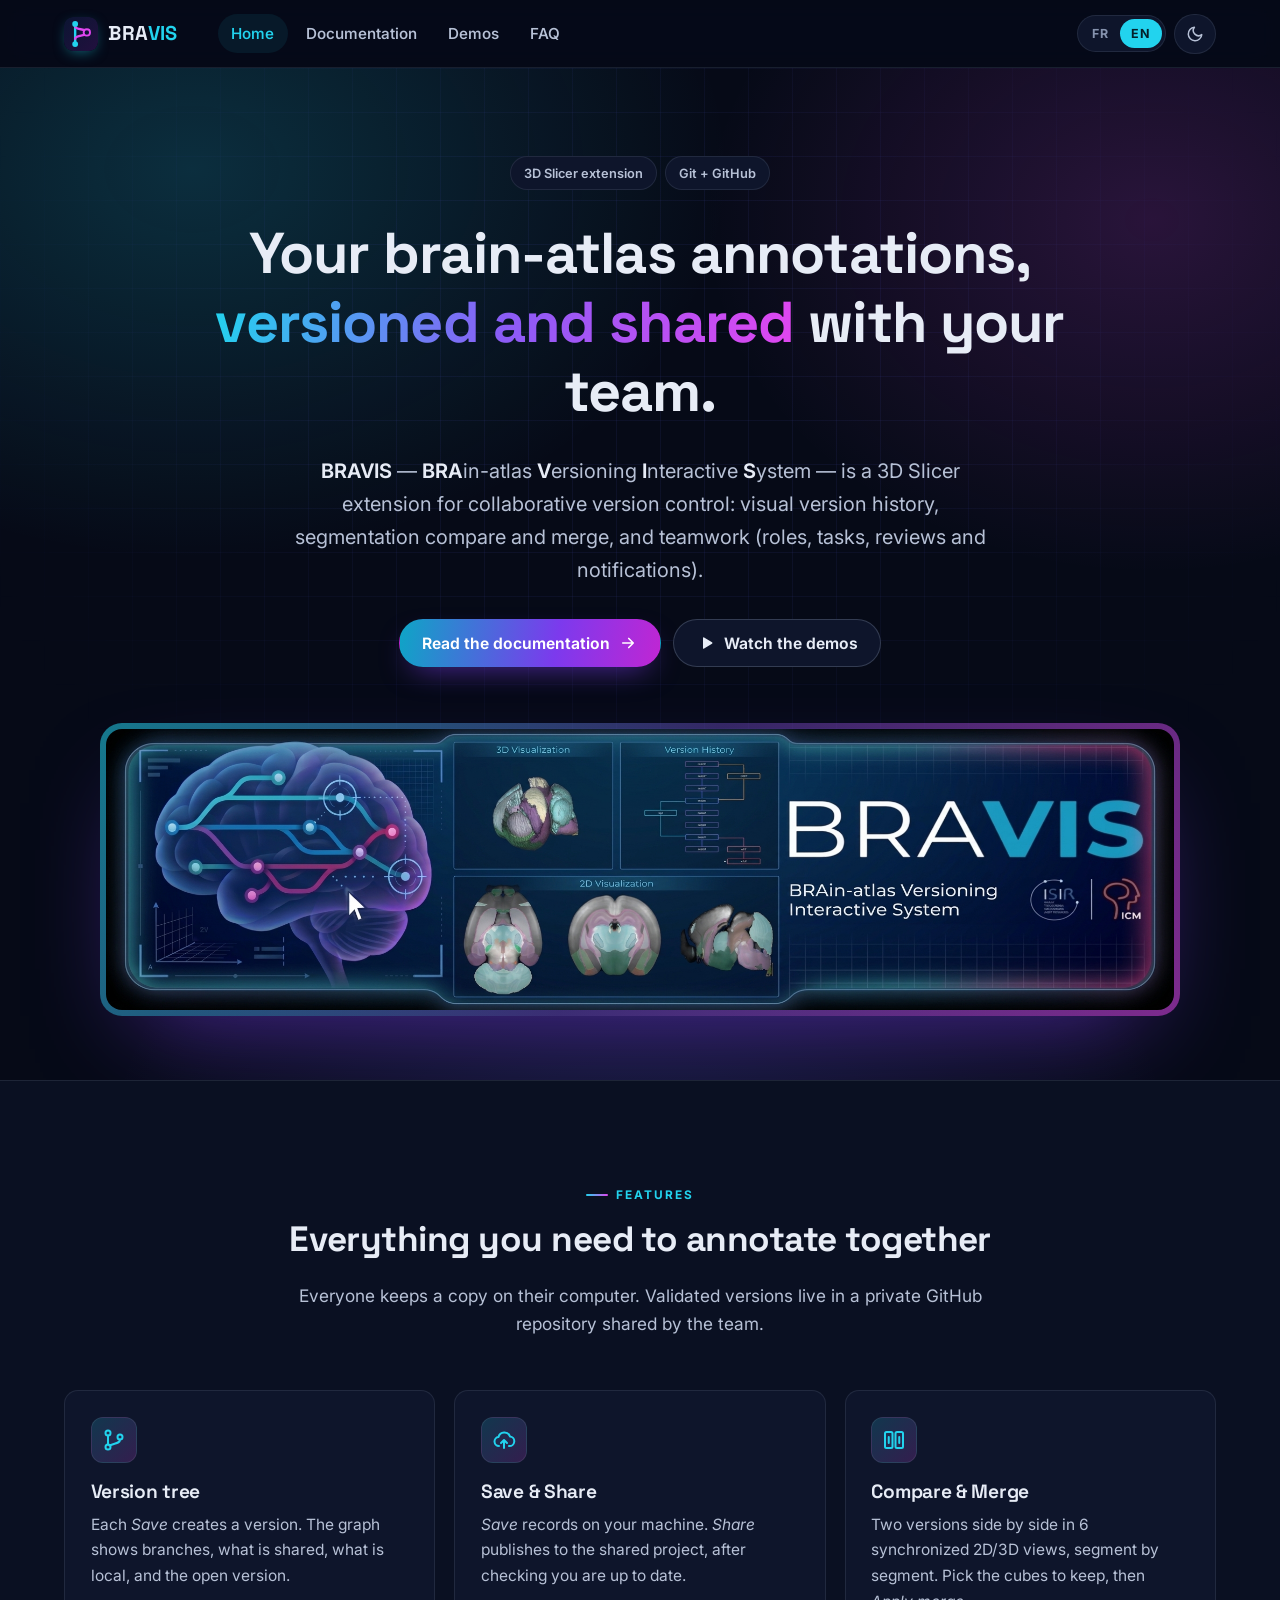
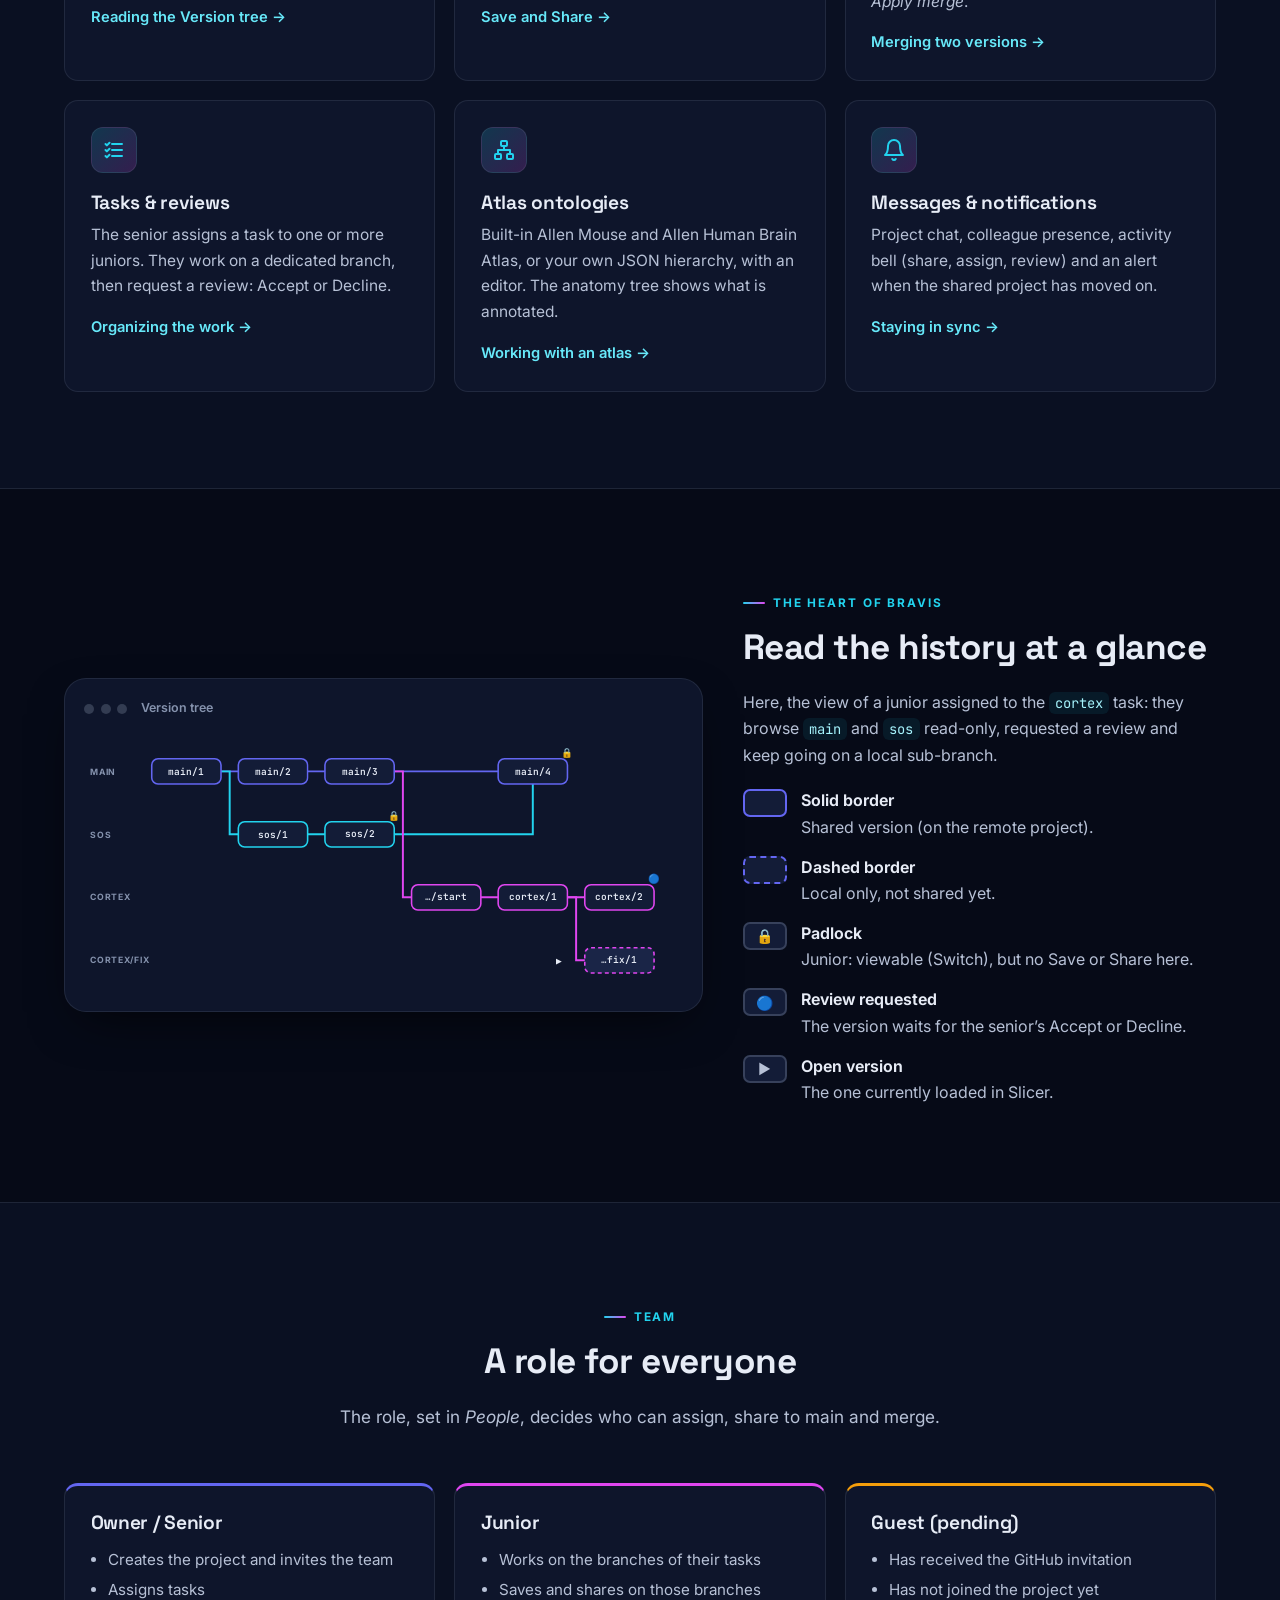
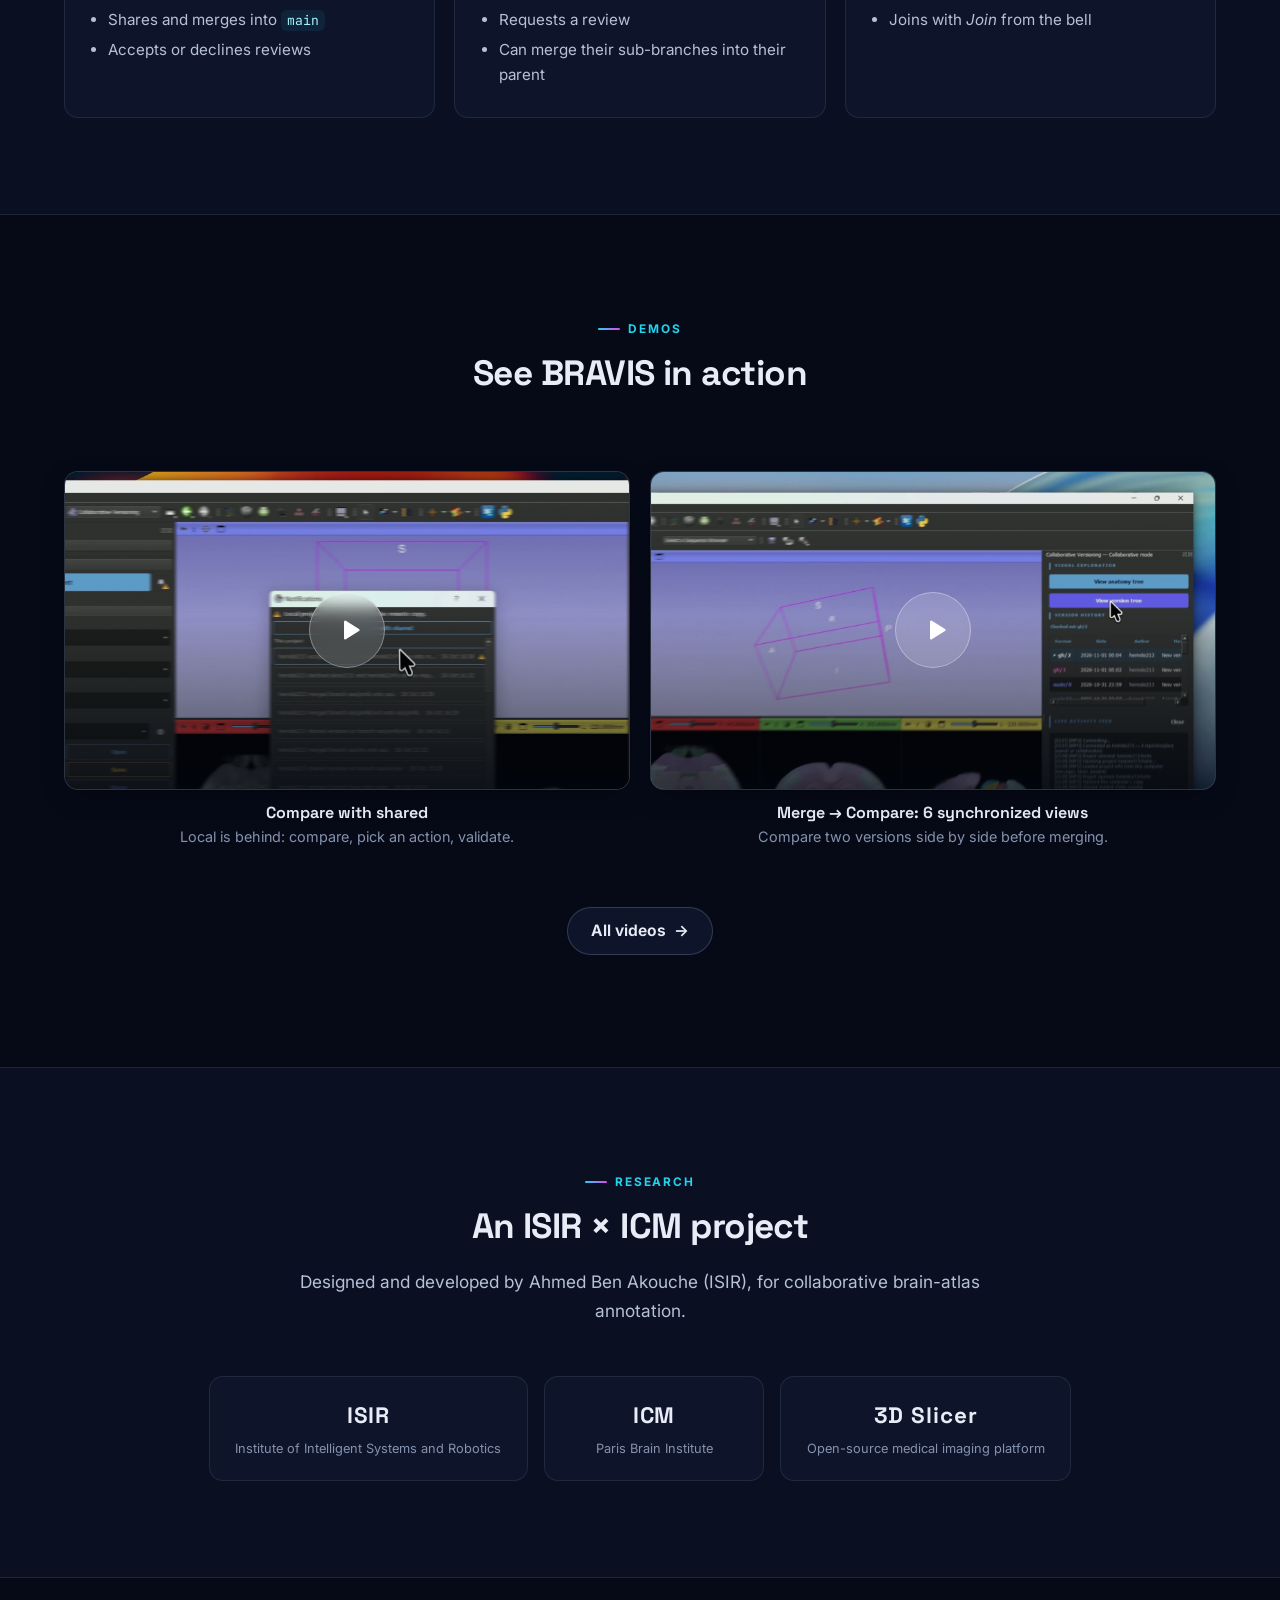
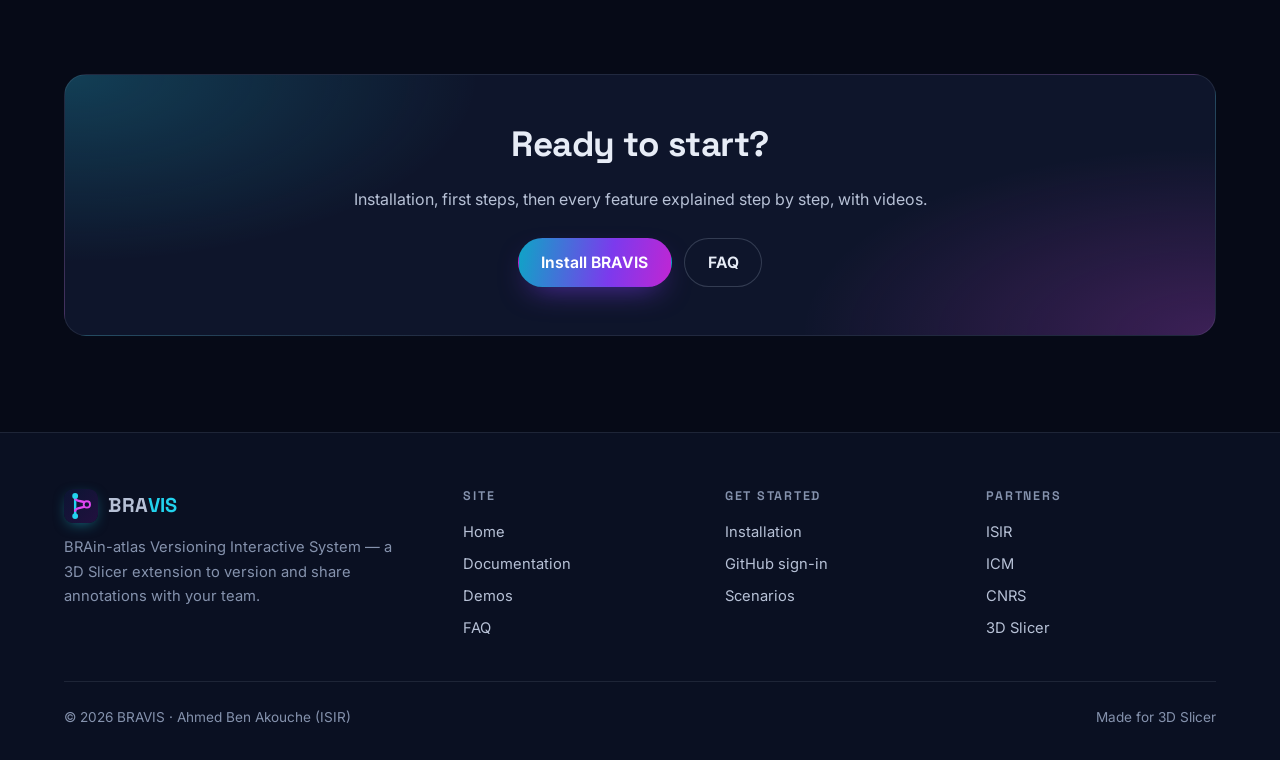
==== commit fb438b6a: "copy(home): section rhythm after dropping home video - On video section removed from the home page -" ====
--- a/index.html
+++ b/index.html
@@ -114,22 +114,8 @@
       </div>
     </section>
 
-    <!-- ================= PRESENTATION VIDEO ================= -->
-    <section class="section section-alt" id="video">
-      <div class="container">
-        <div class="section-head reveal">
-          <span class="eyebrow"><span data-l="fr">En vidéo</span><span data-l="en">On video</span></span>
-          <h2><span data-l="fr">Découvrir BRAVIS</span><span data-l="en">Discover BRAVIS</span></h2>
-          <p><span data-l="fr">Le parcours complet en quelques minutes : se connecter, enregistrer, partager, comparer et fusionner.</span><span data-l="en">The full journey in a few minutes: connect, save, share, compare and merge.</span></p>
-        </div>
-        <div style="max-width: 960px; margin: 0 auto;">
-          <figure class="video-slot" data-video="presentation" data-show-desc></figure>
-        </div>
-      </div>
-    </section>
-
     <!-- ================= FEATURES ================= -->
-    <section class="section" id="fonctionnalites">
+    <section class="section section-alt" id="fonctionnalites">
       <div class="container">
         <div class="section-head reveal">
           <span class="eyebrow"><span data-l="fr">Fonctionnalités</span><span data-l="en">Features</span></span>
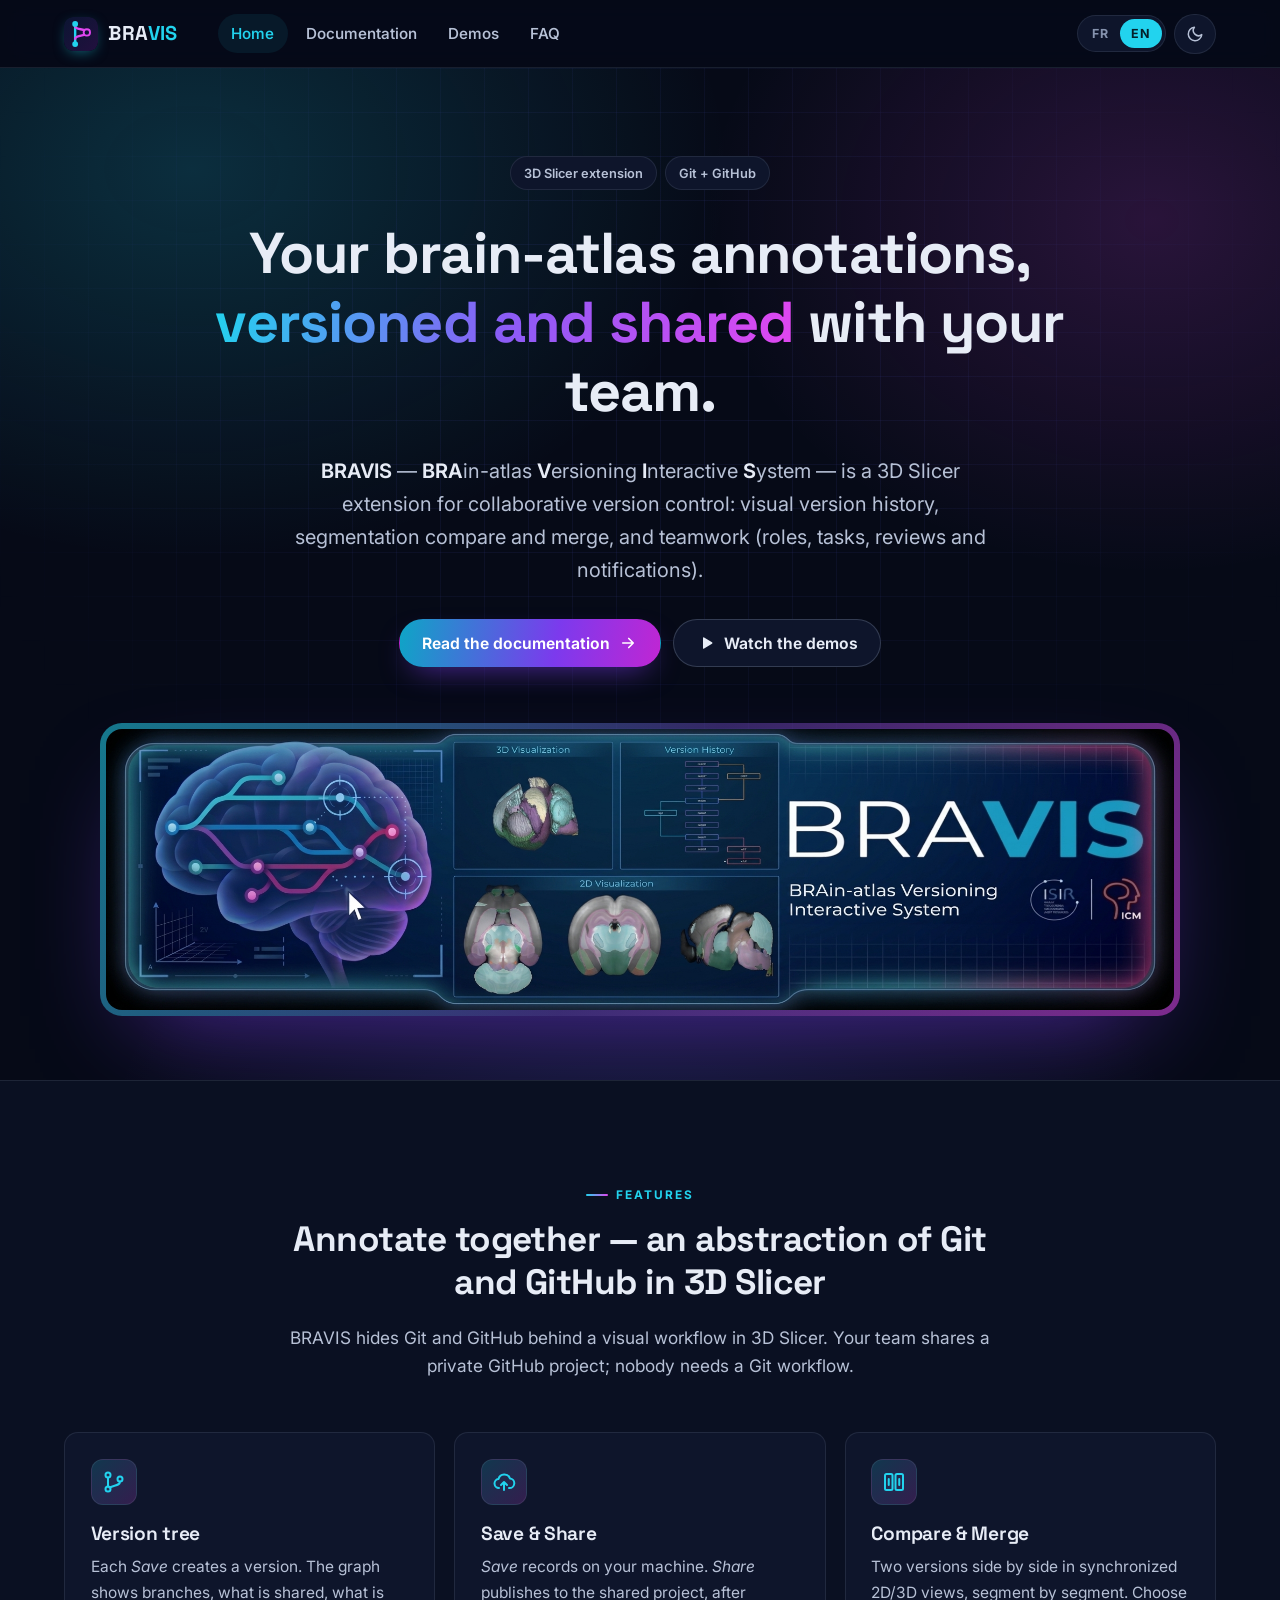
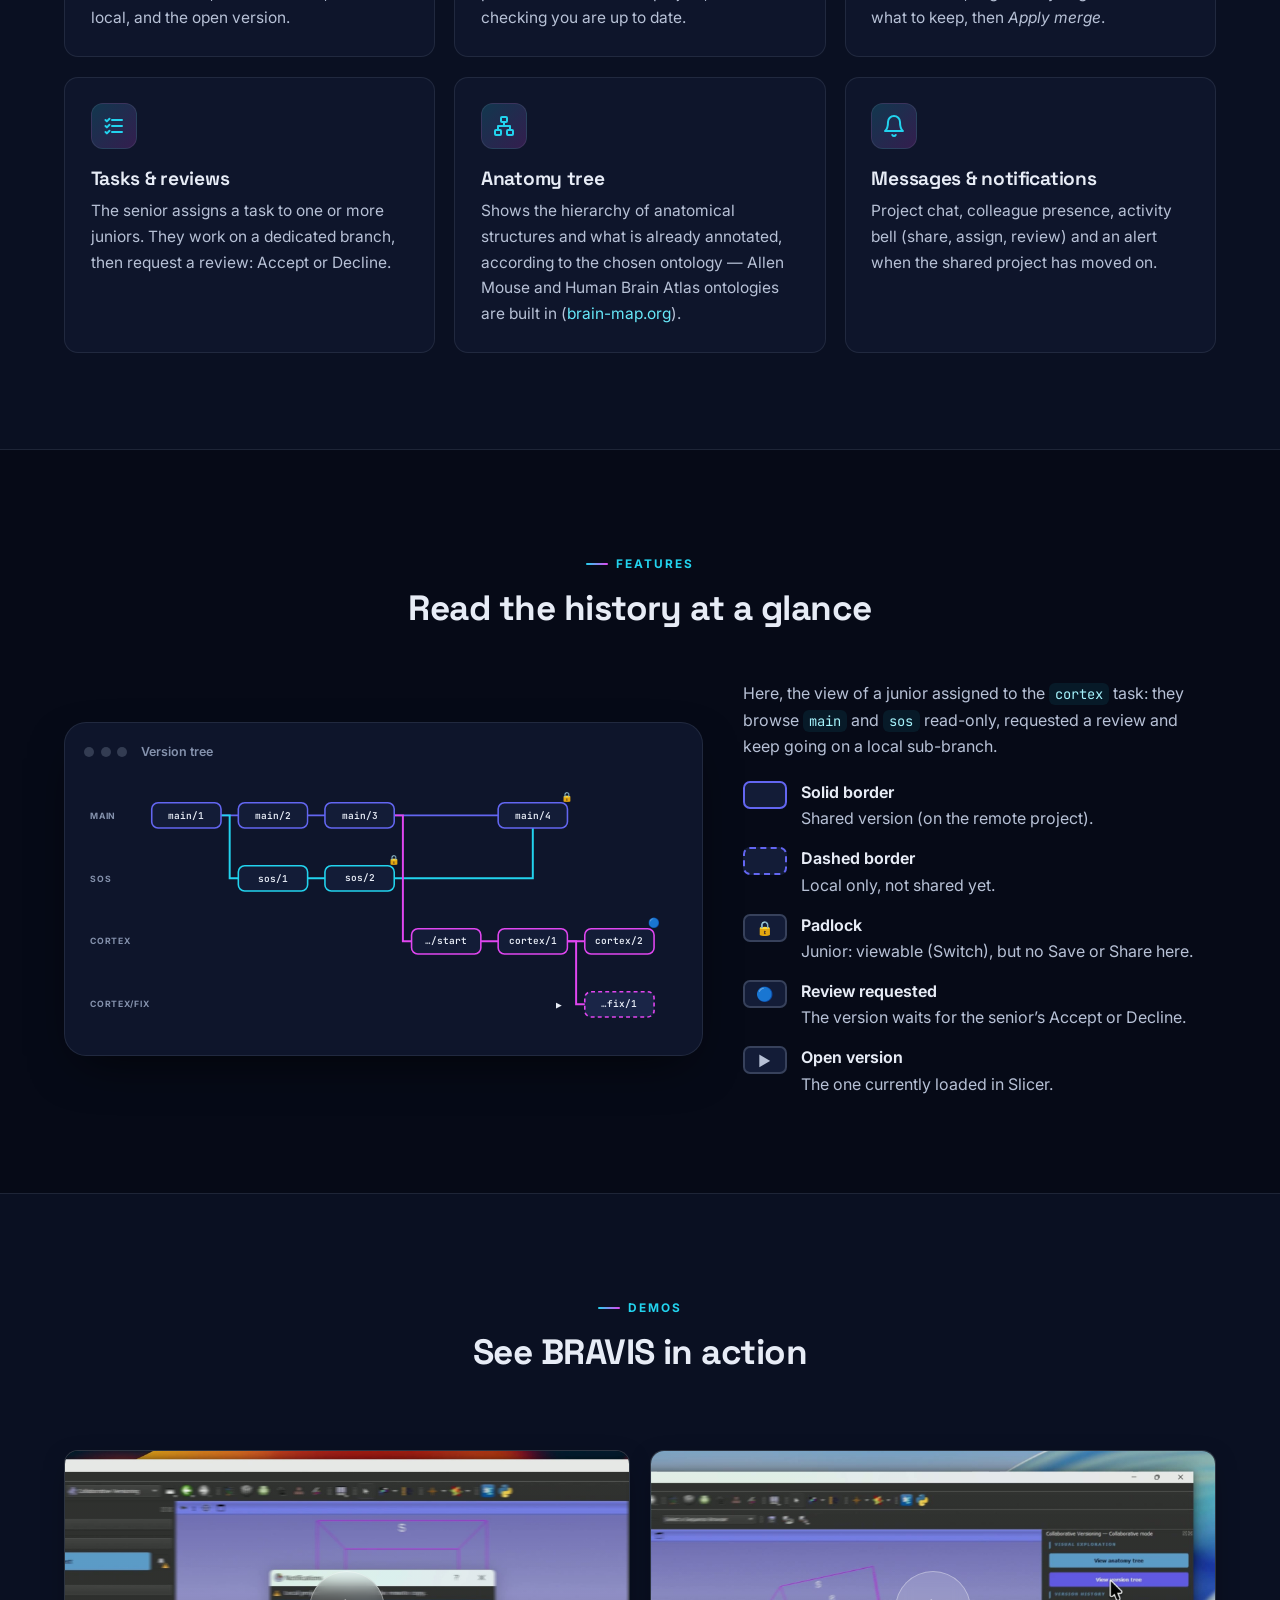
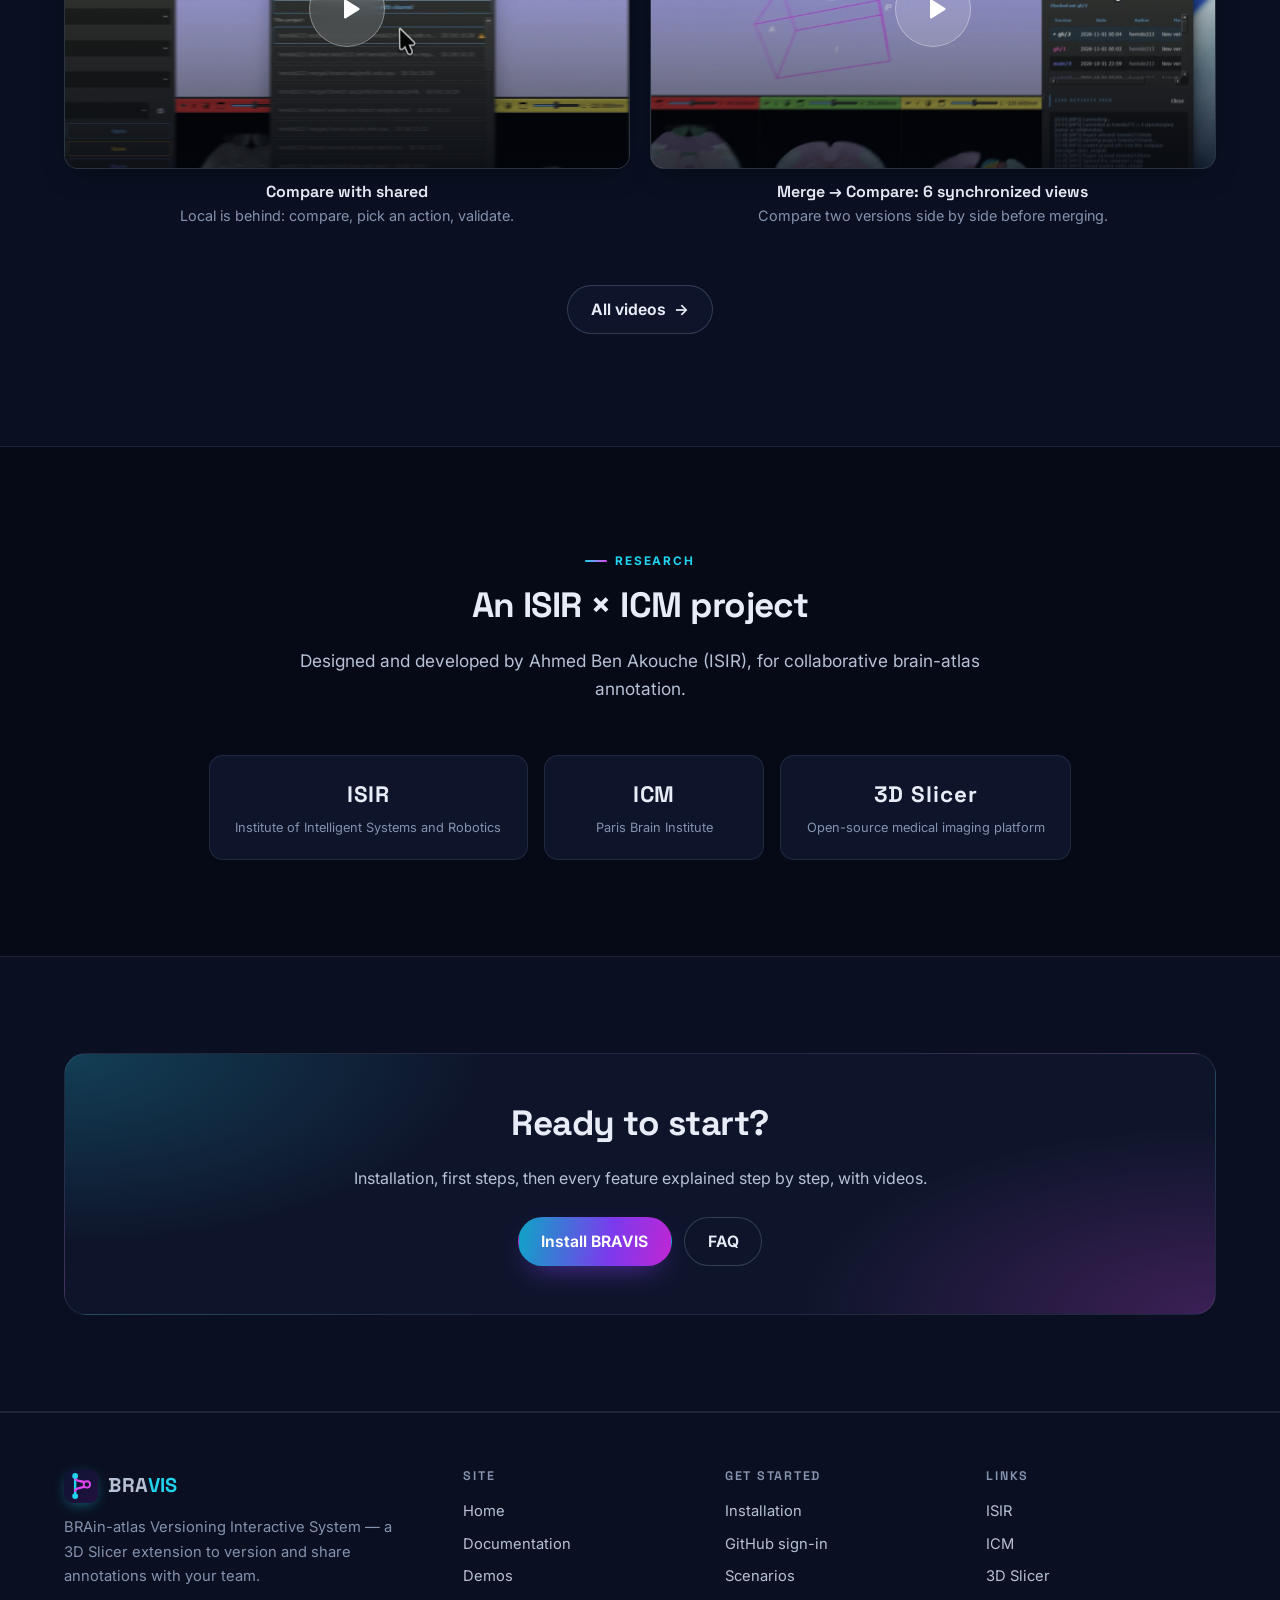
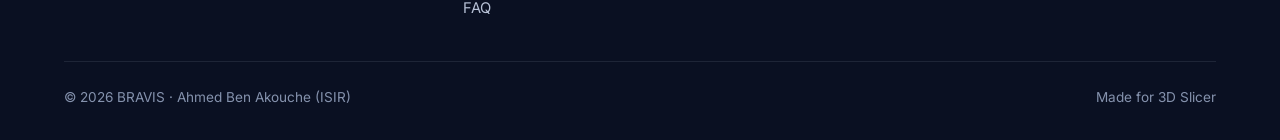
==== commit 2d57b2e9: "copy(home): Features copy and lighter home layout - Features title and lead focus on Git/GitHub abst" ====
--- a/index.html
+++ b/index.html
@@ -119,45 +119,39 @@
       <div class="container">
         <div class="section-head reveal">
           <span class="eyebrow"><span data-l="fr">Fonctionnalités</span><span data-l="en">Features</span></span>
-          <h2><span data-l="fr">Tout ce qu’il faut pour annoter à plusieurs</span><span data-l="en">Everything you need to annotate together</span></h2>
-          <p><span data-l="fr">Chacun garde une copie sur son ordinateur. Les versions validées vivent dans un dépôt GitHub privé, partagé par l’équipe.</span><span data-l="en">Everyone keeps a copy on their computer. Validated versions live in a private GitHub repository shared by the team.</span></p>
+          <h2><span data-l="fr">Annoter à plusieurs — une abstraction de Git et GitHub dans 3D Slicer</span><span data-l="en">Annotate together — an abstraction of Git and GitHub in 3D Slicer</span></h2>
+          <p><span data-l="fr">BRAVIS masque Git et GitHub derrière un workflow visuel dans 3D Slicer. L’équipe partage un projet GitHub privé ; personne n’a besoin d’un workflow Git.</span><span data-l="en">BRAVIS hides Git and GitHub behind a visual workflow in 3D Slicer. Your team shares a private GitHub project; nobody needs a Git workflow.</span></p>
         </div>
         <div class="grid grid-3">
           <article class="card reveal">
             <div class="card-icon"><svg viewBox="0 0 24 24" fill="none" stroke="currentColor" stroke-width="2" stroke-linecap="round" stroke-linejoin="round" aria-hidden="true"><circle cx="6" cy="5" r="2.5"/><circle cx="6" cy="19" r="2.5"/><circle cx="18" cy="9" r="2.5"/><path d="M6 7.5v9M18 11.5c0 4-5 3.5-10.5 6"/></svg></div>
             <h3><span data-l="fr">Version tree</span><span data-l="en">Version tree</span></h3>
             <p><span data-l="fr">Chaque <em>Save</em> crée une version. Le graphe montre les branches, ce qui est partagé, ce qui est local, et la version ouverte.</span><span data-l="en">Each <em>Save</em> creates a version. The graph shows branches, what is shared, what is local, and the open version.</span></p>
-            <a class="card-link" href="documentation.html#version-tree"><span data-l="fr">Lire le Version tree →</span><span data-l="en">Reading the Version tree →</span></a>
           </article>
           <article class="card reveal">
             <div class="card-icon"><svg viewBox="0 0 24 24" fill="none" stroke="currentColor" stroke-width="2" stroke-linecap="round" stroke-linejoin="round" aria-hidden="true"><path d="M7 18a4.5 4.5 0 0 1-.5-8.97A6 6 0 0 1 18 8.5a4 4 0 0 1-1 9.5"/><path d="M12 12v8M9 15l3-3 3 3"/></svg></div>
             <h3>Save &amp; Share</h3>
             <p><span data-l="fr"><em>Save</em> enregistre sur votre machine. <em>Share</em> publie sur le projet partagé, après avoir vérifié que vous êtes à jour.</span><span data-l="en"><em>Save</em> records on your machine. <em>Share</em> publishes to the shared project, after checking you are up to date.</span></p>
-            <a class="card-link" href="documentation.html#share"><span data-l="fr">Save et Share →</span><span data-l="en">Save and Share →</span></a>
           </article>
           <article class="card reveal">
             <div class="card-icon"><svg viewBox="0 0 24 24" fill="none" stroke="currentColor" stroke-width="2" stroke-linecap="round" stroke-linejoin="round" aria-hidden="true"><rect x="3" y="4" width="7.5" height="16" rx="1.5"/><rect x="13.5" y="4" width="7.5" height="16" rx="1.5"/><path d="M6.75 9v6M17.25 9v6"/></svg></div>
             <h3>Compare &amp; Merge</h3>
-            <p><span data-l="fr">Deux versions côte à côte dans 6 vues 2D/3D synchronisées, segment par segment. Vous choisissez les cubes à garder, puis <em>Apply merge</em>.</span><span data-l="en">Two versions side by side in 6 synchronized 2D/3D views, segment by segment. Pick the cubes to keep, then <em>Apply merge</em>.</span></p>
-            <a class="card-link" href="documentation.html#merge"><span data-l="fr">Fusionner deux versions →</span><span data-l="en">Merging two versions →</span></a>
+            <p><span data-l="fr">Deux versions côte à côte dans des vues 2D/3D synchronisées, segment par segment. Choisissez ce qu’il faut garder, puis <em>Apply merge</em>.</span><span data-l="en">Two versions side by side in synchronized 2D/3D views, segment by segment. Choose what to keep, then <em>Apply merge</em>.</span></p>
           </article>
           <article class="card reveal">
             <div class="card-icon"><svg viewBox="0 0 24 24" fill="none" stroke="currentColor" stroke-width="2" stroke-linecap="round" stroke-linejoin="round" aria-hidden="true"><path d="M10 6h10M10 12h10M10 18h10"/><path d="M3.5 6l1.4 1.4L7.5 4.8M3.5 12l1.4 1.4 2.6-2.6M3.5 18l1.4 1.4 2.6-2.6"/></svg></div>
             <h3><span data-l="fr">Tâches et reviews</span><span data-l="en">Tasks &amp; reviews</span></h3>
             <p><span data-l="fr">Le senior assigne une tâche à un ou plusieurs juniors. Ils travaillent sur une branche dédiée puis demandent une review : Accept ou Decline.</span><span data-l="en">The senior assigns a task to one or more juniors. They work on a dedicated branch, then request a review: Accept or Decline.</span></p>
-            <a class="card-link" href="documentation.html#tasks-assign"><span data-l="fr">Organiser le travail →</span><span data-l="en">Organizing the work →</span></a>
           </article>
           <article class="card reveal">
             <div class="card-icon"><svg viewBox="0 0 24 24" fill="none" stroke="currentColor" stroke-width="2" stroke-linecap="round" stroke-linejoin="round" aria-hidden="true"><rect x="9" y="3" width="6" height="5" rx="1"/><rect x="3" y="16" width="6" height="5" rx="1"/><rect x="15" y="16" width="6" height="5" rx="1"/><path d="M12 8v4M6 16v-4h12v4"/></svg></div>
-            <h3><span data-l="fr">Ontologies d’atlas</span><span data-l="en">Atlas ontologies</span></h3>
-            <p><span data-l="fr">Allen Mouse et Allen Human Brain Atlas intégrés, ou votre propre hiérarchie en JSON, avec un éditeur. L’arbre anatomique montre ce qui est annoté.</span><span data-l="en">Built-in Allen Mouse and Allen Human Brain Atlas, or your own JSON hierarchy, with an editor. The anatomy tree shows what is annotated.</span></p>
-            <a class="card-link" href="documentation.html#ontologie"><span data-l="fr">Travailler avec un atlas →</span><span data-l="en">Working with an atlas →</span></a>
+            <h3>Anatomy tree</h3>
+            <p><span data-l="fr">Affiche la hiérarchie des structures anatomiques et ce qui est déjà annoté, selon l’ontologie choisie — les ontologies Allen Mouse et Human Brain Atlas sont intégrées (<a href="https://brain-map.org/support/tutorials/downloading-an-ontologys-structure-graph" target="_blank" rel="noopener">brain-map.org</a>).</span><span data-l="en">Shows the hierarchy of anatomical structures and what is already annotated, according to the chosen ontology — Allen Mouse and Human Brain Atlas ontologies are built in (<a href="https://brain-map.org/support/tutorials/downloading-an-ontologys-structure-graph" target="_blank" rel="noopener">brain-map.org</a>).</span></p>
           </article>
           <article class="card reveal">
             <div class="card-icon"><svg viewBox="0 0 24 24" fill="none" stroke="currentColor" stroke-width="2" stroke-linecap="round" stroke-linejoin="round" aria-hidden="true"><path d="M6 8a6 6 0 0 1 12 0c0 7 3 9 3 9H3s3-2 3-9"/><path d="M10.3 21a1.94 1.94 0 0 0 3.4 0"/></svg></div>
             <h3><span data-l="fr">Messages et notifications</span><span data-l="en">Messages &amp; notifications</span></h3>
             <p><span data-l="fr">Fil de discussion du projet, présence des collègues, cloche d’activité (share, assign, review) et alerte quand le projet partagé a avancé.</span><span data-l="en">Project chat, colleague presence, activity bell (share, assign, review) and an alert when the shared project has moved on.</span></p>
-            <a class="card-link" href="documentation.html#messages"><span data-l="fr">Rester synchronisé →</span><span data-l="en">Staying in sync →</span></a>
           </article>
         </div>
       </div>
@@ -166,6 +160,10 @@
     <!-- ================= VERSION TREE ================= -->
     <section class="section" id="version-tree">
       <div class="container">
+        <div class="section-head reveal">
+          <span class="eyebrow"><span data-l="fr">Fonctionnalités</span><span data-l="en">Features</span></span>
+          <h2><span data-l="fr">Lire l’historique d’un coup d’œil</span><span data-l="en">Read the history at a glance</span></h2>
+        </div>
         <div class="tree-showcase">
           <div class="tree-frame reveal">
             <div class="tree-frame-bar"><i></i><i></i><i></i><span>Version tree</span></div>
@@ -205,8 +203,6 @@
             </svg>
           </div>
           <div class="reveal">
-            <span class="eyebrow"><span data-l="fr">Le cœur de BRAVIS</span><span data-l="en">The heart of BRAVIS</span></span>
-            <h2><span data-l="fr">Lire l’historique d’un coup d’œil</span><span data-l="en">Read the history at a glance</span></h2>
             <p style="color: var(--text-soft)"><span data-l="fr">Ici, vue d’un junior assigné à la tâche <code>cortex</code> : il consulte <code>main</code> et <code>sos</code> en lecture seule, a demandé une review et continue sur une sous-branche locale.</span><span data-l="en">Here, the view of a junior assigned to the <code>cortex</code> task: they browse <code>main</code> and <code>sos</code> read-only, requested a review and keep going on a local sub-branch.</span></p>
             <ul class="legend-list">
               <li><span class="swatch"></span><div><strong><span data-l="fr">Cadre plein</span><span data-l="en">Solid border</span></strong><span data-l="fr">Version partagée (sur le projet distant).</span><span data-l="en">Shared version (on the remote project).</span></div></li>
@@ -220,64 +216,8 @@
       </div>
     </section>
 
-    <!-- ================= ROLES ================= -->
-    <section class="section section-alt" id="roles">
-      <div class="container">
-        <div class="section-head reveal">
-          <span class="eyebrow"><span data-l="fr">Équipe</span><span data-l="en">Team</span></span>
-          <h2><span data-l="fr">Un rôle pour chacun</span><span data-l="en">A role for everyone</span></h2>
-          <p><span data-l="fr">Le rôle, choisi dans <em>People</em>, fixe qui peut assigner, partager sur main et fusionner.</span><span data-l="en">The role, set in <em>People</em>, decides who can assign, share to main and merge.</span></p>
-        </div>
-        <div class="grid grid-3">
-          <article class="card role-card role-senior reveal">
-            <h3>Owner / Senior</h3>
-            <ul data-l="fr">
-              <li>Crée le projet et invite l’équipe</li>
-              <li>Assigne les tâches</li>
-              <li>Share et Merge vers <code>main</code></li>
-              <li>Accepte ou refuse les reviews</li>
-            </ul>
-            <ul data-l="en">
-              <li>Creates the project and invites the team</li>
-              <li>Assigns tasks</li>
-              <li>Shares and merges into <code>main</code></li>
-              <li>Accepts or declines reviews</li>
-            </ul>
-          </article>
-          <article class="card role-card role-junior reveal">
-            <h3>Junior</h3>
-            <ul data-l="fr">
-              <li>Travaille sur les branches de ses tâches</li>
-              <li>Save et Share sur ces branches</li>
-              <li>Demande une review</li>
-              <li>Peut merger ses sous-branches vers leur parent</li>
-            </ul>
-            <ul data-l="en">
-              <li>Works on the branches of their tasks</li>
-              <li>Saves and shares on those branches</li>
-              <li>Requests a review</li>
-              <li>Can merge their sub-branches into their parent</li>
-            </ul>
-          </article>
-          <article class="card role-card role-guest reveal">
-            <h3><span data-l="fr">Invité (pending)</span><span data-l="en">Guest (pending)</span></h3>
-            <ul data-l="fr">
-              <li>A reçu l’invitation GitHub</li>
-              <li>N’a pas encore rejoint le projet</li>
-              <li>Rejoint avec <em>Join</em> depuis la cloche</li>
-            </ul>
-            <ul data-l="en">
-              <li>Has received the GitHub invitation</li>
-              <li>Has not joined the project yet</li>
-              <li>Joins with <em>Join</em> from the bell</li>
-            </ul>
-          </article>
-        </div>
-      </div>
-    </section>
-
     <!-- ================= DEMOS ================= -->
-    <section class="section" id="demos">
+    <section class="section section-alt" id="demos">
       <div class="container">
         <div class="section-head reveal">
           <span class="eyebrow"><span data-l="fr">Démos</span><span data-l="en">Demos</span></span>
@@ -294,7 +234,7 @@
     </section>
 
     <!-- ================= PARTNERS ================= -->
-    <section class="section section-alt" id="partenaires">
+    <section class="section" id="partenaires">
       <div class="container">
         <div class="section-head reveal">
           <span class="eyebrow"><span data-l="fr">Recherche</span><span data-l="en">Research</span></span>
@@ -319,7 +259,7 @@
     </section>
 
     <!-- ================= CTA ================= -->
-    <section class="section">
+    <section class="section section-alt">
       <div class="container">
         <div class="cta-band reveal">
           <h2><span data-l="fr">Prêt à commencer ?</span><span data-l="en">Ready to start?</span></h2>
@@ -359,11 +299,10 @@
           </ul>
         </div>
         <div>
-          <h4><span data-l="fr">Partenaires</span><span data-l="en">Partners</span></h4>
+          <h4><span data-l="fr">Liens</span><span data-l="en">Links</span></h4>
           <ul>
             <li><a href="https://www.isir.upmc.fr/" target="_blank" rel="noopener">ISIR</a></li>
             <li><a href="https://institutducerveau-icm.org/" target="_blank" rel="noopener">ICM</a></li>
-            <li><a href="https://www.cnrs.fr/" target="_blank" rel="noopener">CNRS</a></li>
             <li><a href="https://www.slicer.org/" target="_blank" rel="noopener">3D Slicer</a></li>
           </ul>
         </div>
--- a/assets/css/style.css
+++ b/assets/css/style.css
@@ -337,14 +337,6 @@
 }
 .card-icon svg { width: 24px; height: 24px; }
 
-/* roles */
-.role-card { border-top: 3px solid var(--accent); }
-.role-card.role-senior { border-top-color: var(--indigo); }
-.role-card.role-junior { border-top-color: var(--magenta); }
-.role-card.role-guest { border-top-color: var(--amber); }
-.role-card ul { margin: .8rem 0 0; padding-left: 1.1rem; color: var(--text-soft); font-size: .95rem; }
-.role-card li { margin-bottom: .3rem; }
-
 /* ---------- Version tree illustration ---------- */
 .tree-showcase { display: grid; grid-template-columns: 1.35fr 1fr; gap: 2.5rem; align-items: center; }
 @media (max-width: 900px) { .tree-showcase { grid-template-columns: 1fr; } }
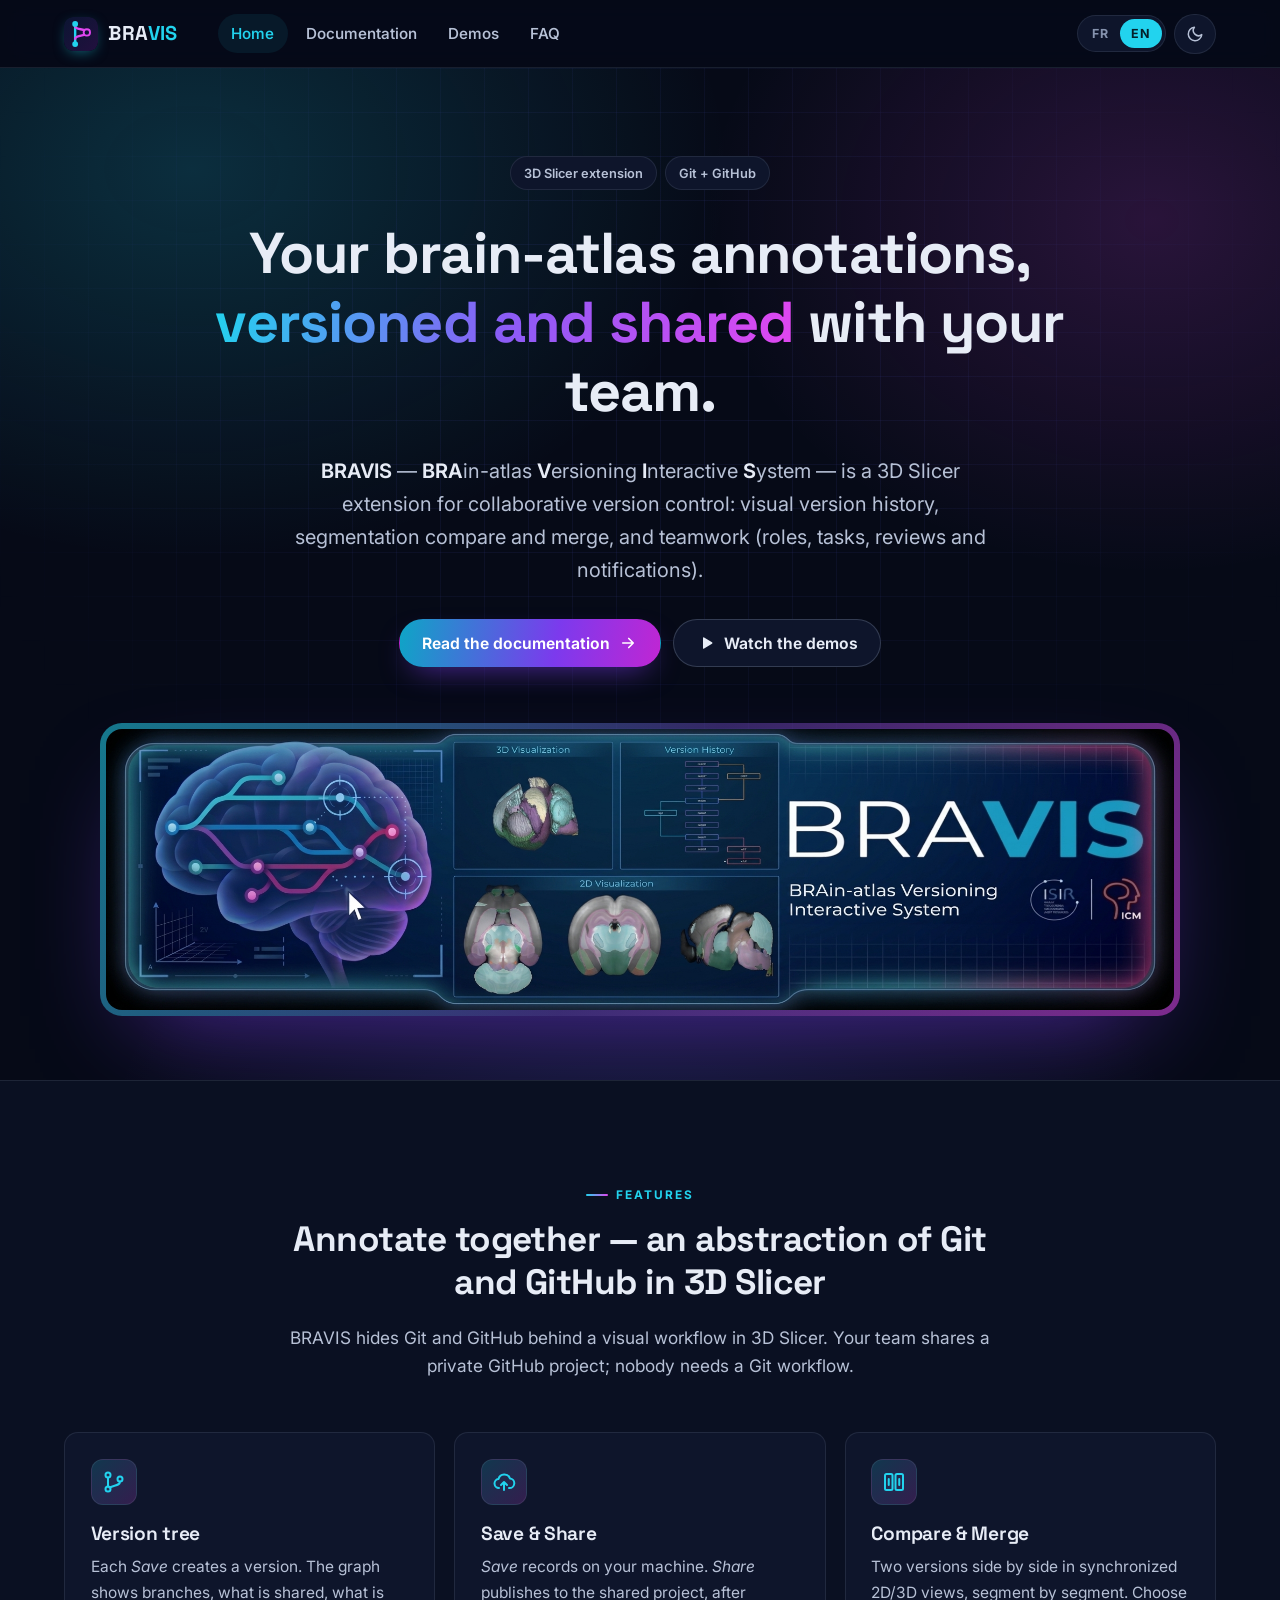
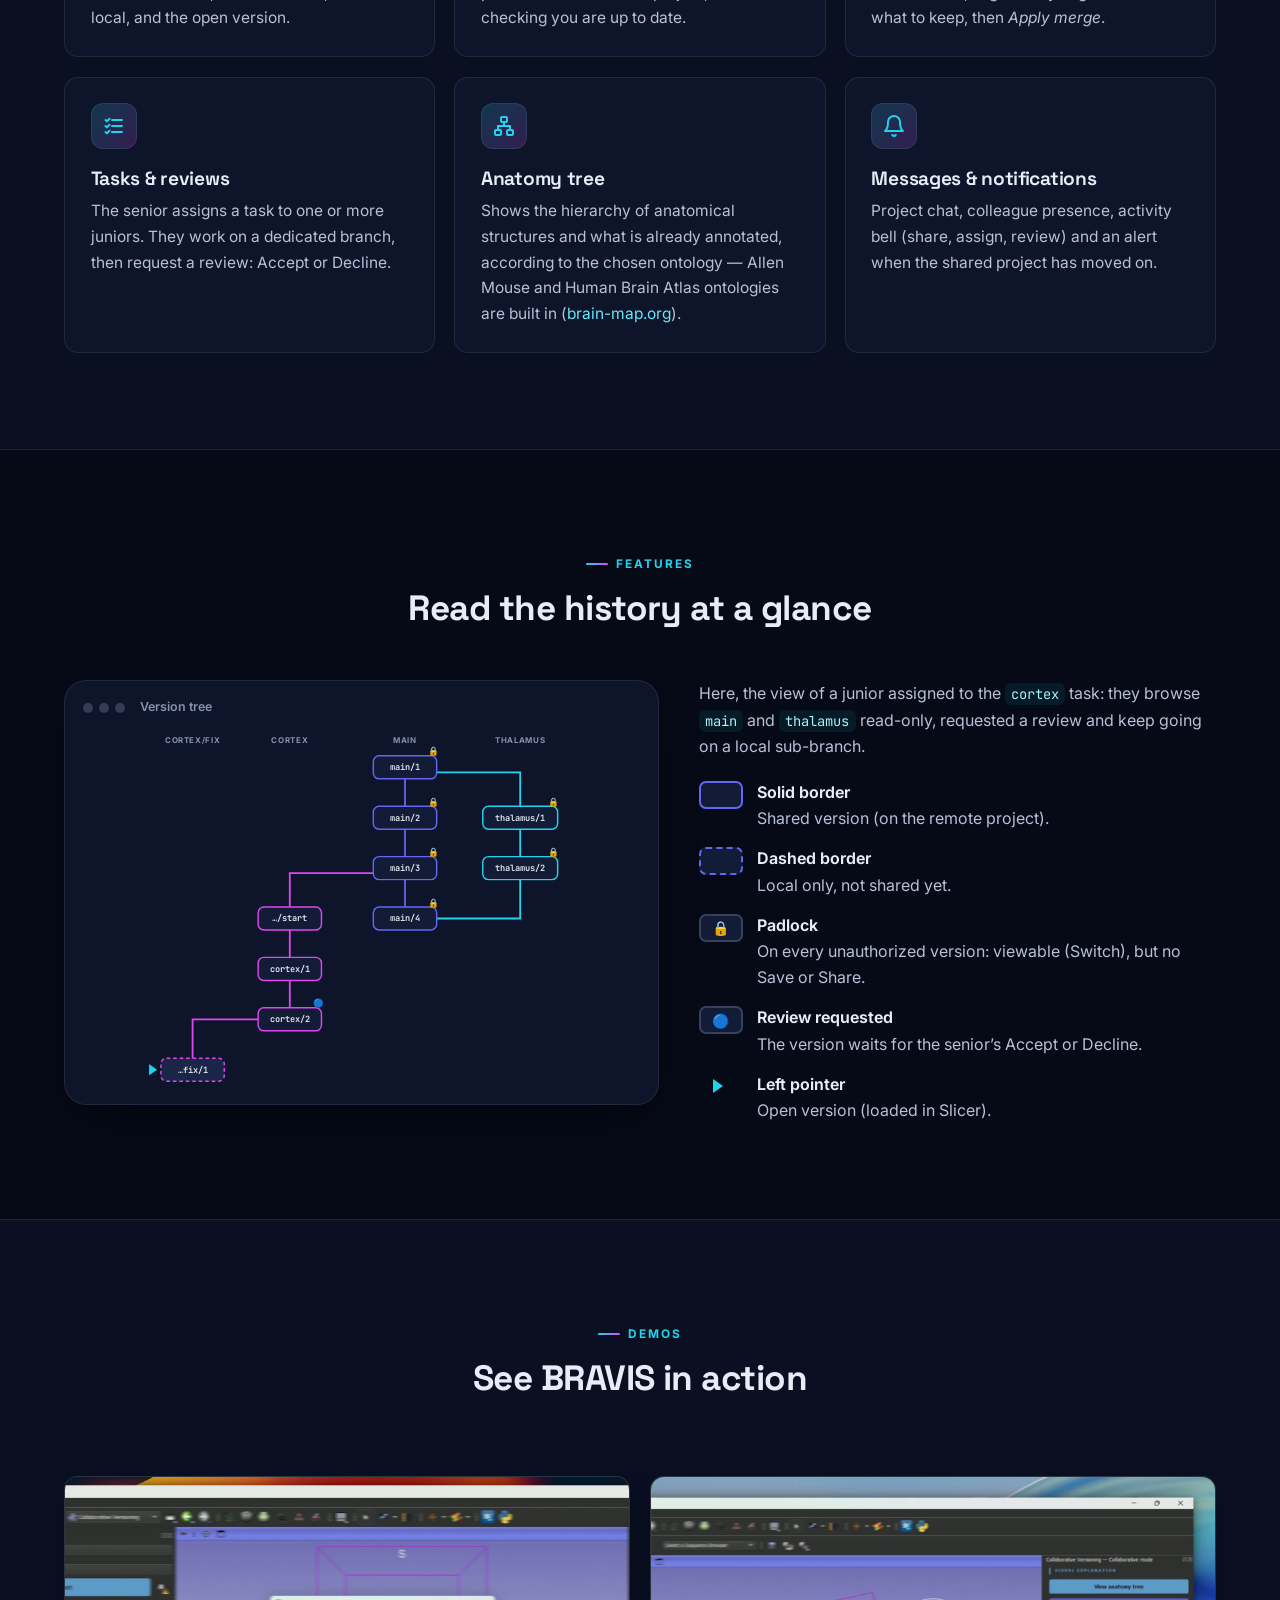
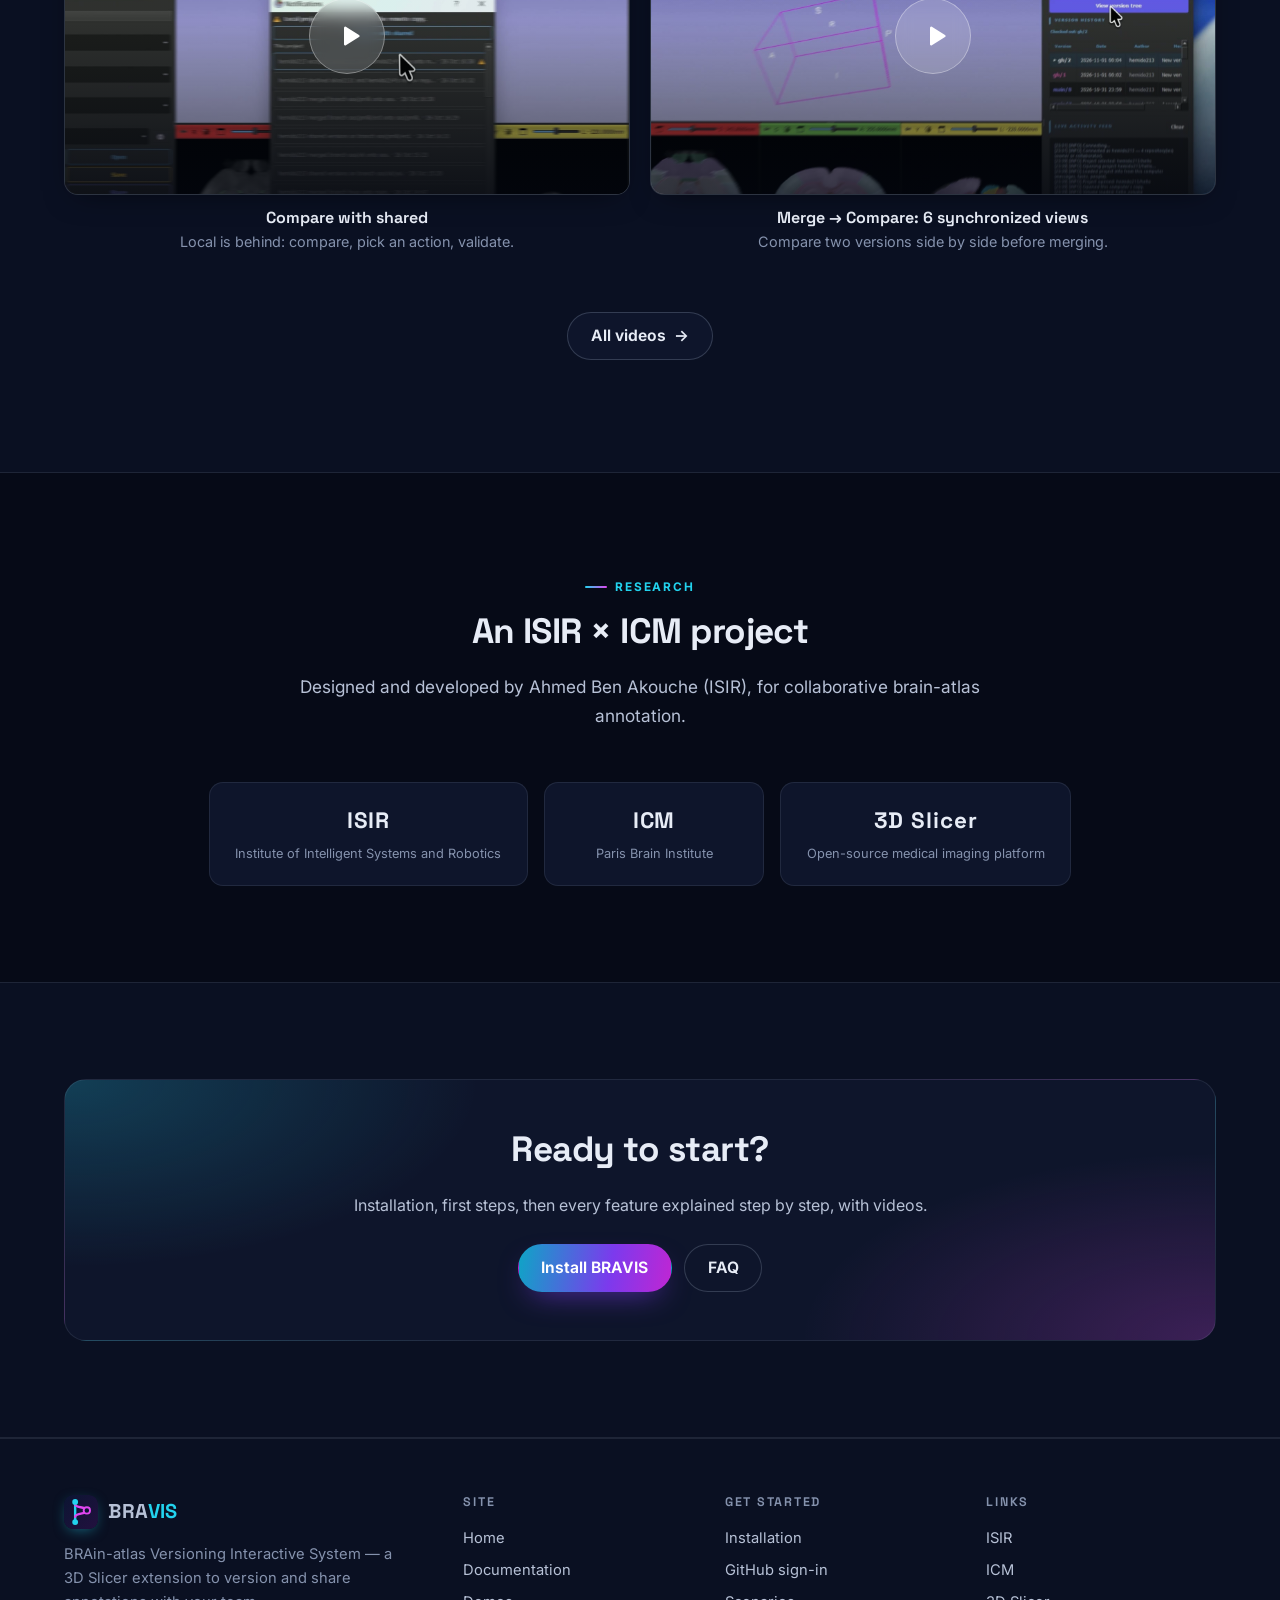
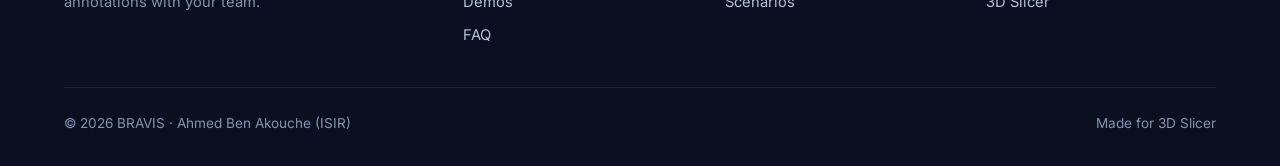
==== commit 8cdb513b: "copy(home): Version tree illustration closer to BRAVIS - Vertical lane layout with side forks, corne" ====
--- a/index.html
+++ b/index.html
@@ -167,49 +167,101 @@
         <div class="tree-showcase">
           <div class="tree-frame reveal">
             <div class="tree-frame-bar"><i></i><i></i><i></i><span>Version tree</span></div>
-            <svg class="vtree" viewBox="0 0 760 330" role="img"
-                 data-fr-aria-label="Exemple de Version tree : branche main, branche sos fusionnée, tâche cortex en review et sous-branche locale cortex/fix"
-                 data-en-aria-label="Example Version tree: main branch, merged sos branch, cortex task under review and local cortex/fix sub-branch"
+            <!-- Layout mirrors GraphCanvas: main=0; overlapping side lanes use +1 then -1;
+                 badges at top-right of the node; checkout pointer on the left. -->
+            <svg class="vtree" viewBox="0 0 620 500" role="img"
+                 data-fr-aria-label="Exemple de Version tree vertical fidèle à BRAVIS : cortex à gauche, thalamus à droite, badges en coin, pointeur de version ouverte à gauche du nœud"
+                 data-en-aria-label="Example Version tree faithful to BRAVIS: cortex on the left, thalamus on the right, corner badges, open-version pointer on the left of the node"
                  aria-label="Version tree">
-              <text class="lane-label" x="8" y="54">main</text>
-              <text class="lane-label" x="8" y="134">sos</text>
-              <text class="lane-label" x="8" y="214">cortex</text>
-              <text class="lane-label" x="8" y="294">cortex/fix</text>
-
-              <path class="edge lane-main" d="M174 50 H196" />
-              <path class="edge lane-main" d="M284 50 H306" />
-              <path class="edge lane-main" d="M394 50 H526" />
-              <path class="edge lane-sos" d="M174 50 H185 V130 H196" style="animation-delay:.2s" />
-              <path class="edge lane-sos" d="M284 130 H306" style="animation-delay:.3s" />
-              <path class="edge lane-sos" d="M394 130 H570 V66" style="animation-delay:.5s" />
-              <path class="edge lane-task" d="M394 50 H405 V210 H416" style="animation-delay:.4s" />
-              <path class="edge lane-task" d="M504 210 H526" style="animation-delay:.6s" />
-              <path class="edge lane-task" d="M614 210 H636" style="animation-delay:.7s" />
-              <path class="edge lane-task" d="M614 210 H625 V290 H636" style="animation-delay:.8s" />
-
-              <g class="node" style="animation-delay:.05s"><rect class="lane-main" x="86" y="34" width="88" height="32" rx="8"/><text x="130" y="54" text-anchor="middle">main/1</text></g>
-              <g class="node" style="animation-delay:.15s"><rect class="lane-main" x="196" y="34" width="88" height="32" rx="8"/><text x="240" y="54" text-anchor="middle">main/2</text></g>
-              <g class="node" style="animation-delay:.25s"><rect class="lane-main" x="306" y="34" width="88" height="32" rx="8"/><text x="350" y="54" text-anchor="middle">main/3</text></g>
-              <g class="node" style="animation-delay:.9s"><rect class="lane-main" x="526" y="34" width="88" height="32" rx="8"/><text x="570" y="54" text-anchor="middle">main/4</text><text class="marker" x="606" y="30">🔒</text></g>
-
-              <g class="node" style="animation-delay:.35s"><rect class="lane-sos" x="196" y="114" width="88" height="32" rx="8"/><text x="240" y="134" text-anchor="middle">sos/1</text></g>
-              <g class="node" style="animation-delay:.45s"><rect class="lane-sos" x="306" y="114" width="88" height="32" rx="8"/><text x="350" y="134" text-anchor="middle">sos/2</text><text class="marker" x="386" y="110">🔒</text></g>
-
-              <g class="node" style="animation-delay:.55s"><rect class="lane-task" x="416" y="194" width="88" height="32" rx="8"/><text x="460" y="214" text-anchor="middle">…/start</text></g>
-              <g class="node" style="animation-delay:.65s"><rect class="lane-task" x="526" y="194" width="88" height="32" rx="8"/><text x="570" y="214" text-anchor="middle">cortex/1</text></g>
-              <g class="node" style="animation-delay:.75s"><rect class="lane-task" x="636" y="194" width="88" height="32" rx="8"/><text x="680" y="214" text-anchor="middle">cortex/2</text><text class="marker" x="716" y="190">🔵</text></g>
-
-              <g class="node local current" style="animation-delay:.95s"><rect class="lane-task" x="636" y="274" width="88" height="32" rx="8"/><text x="680" y="294" text-anchor="middle">…fix/1</text><text class="marker" x="600" y="296">▶</text></g>
+              <!-- columns: cortex/fix (-2) | cortex (-1) | main (0) | thalamus (+1) -->
+              <text class="lane-label" x="75" y="22" text-anchor="middle">cortex/fix</text>
+              <text class="lane-label" x="210" y="22" text-anchor="middle">cortex</text>
+              <text class="lane-label" x="370" y="22" text-anchor="middle">main</text>
+              <text class="lane-label" x="530" y="22" text-anchor="middle">thalamus</text>
+
+              <!-- main spine -->
+              <path class="edge lane-main" d="M370 72 V110" />
+              <path class="edge lane-main" d="M370 142 V180" style="animation-delay:.1s" />
+              <path class="edge lane-main" d="M370 212 V250" style="animation-delay:.2s" />
+
+              <!-- fork main → thalamus (right): leave right side, then drop -->
+              <path class="edge lane-sos" d="M414 63 H530 V110" style="animation-delay:.15s" />
+              <path class="edge lane-sos" d="M530 142 V180" style="animation-delay:.25s" />
+              <!-- merge thalamus → main: drop, then enter main from the right side -->
+              <path class="edge lane-sos" d="M530 212 V266 H414" style="animation-delay:.4s" />
+
+              <!-- fork main → cortex (left): same row as main/4 -->
+              <path class="edge lane-task" d="M326 203 H210 V250" style="animation-delay:.35s" />
+              <path class="edge lane-task" d="M210 282 V320" style="animation-delay:.5s" />
+              <path class="edge lane-task" d="M210 352 V390" style="animation-delay:.65s" />
+              <!-- fork cortex → cortex/fix (further left): leave left side -->
+              <path class="edge lane-task" d="M166 406 H75 V460" style="animation-delay:.8s" />
+
+              <!-- cortex/fix local open -->
+              <g class="node local current" style="animation-delay:.9s">
+                <polygon class="checkout" points="25,476 15,469 15,483"/>
+                <rect class="lane-task" x="31" y="460" width="88" height="32" rx="8"/>
+                <text x="75" y="480" text-anchor="middle">…fix/1</text>
+              </g>
+
+              <!-- cortex task: …/start aligned with main/4 -->
+              <g class="node" style="animation-delay:.5s">
+                <rect class="lane-task" x="166" y="250" width="88" height="32" rx="8"/>
+                <text x="210" y="270" text-anchor="middle">…/start</text>
+              </g>
+              <g class="node" style="animation-delay:.6s">
+                <rect class="lane-task" x="166" y="320" width="88" height="32" rx="8"/>
+                <text x="210" y="340" text-anchor="middle">cortex/1</text>
+              </g>
+              <g class="node" style="animation-delay:.7s">
+                <rect class="lane-task" x="166" y="390" width="88" height="32" rx="8"/>
+                <text x="210" y="410" text-anchor="middle">cortex/2</text>
+                <text class="marker badge-tr" x="242" y="388">🔵</text>
+              </g>
+
+              <!-- main (locked) -->
+              <g class="node" style="animation-delay:.05s">
+                <rect class="lane-main" x="326" y="40" width="88" height="32" rx="8"/>
+                <text x="370" y="60" text-anchor="middle">main/1</text>
+                <text class="marker badge-tr" x="402" y="38">🔒</text>
+              </g>
+              <g class="node" style="animation-delay:.15s">
+                <rect class="lane-main" x="326" y="110" width="88" height="32" rx="8"/>
+                <text x="370" y="130" text-anchor="middle">main/2</text>
+                <text class="marker badge-tr" x="402" y="108">🔒</text>
+              </g>
+              <g class="node" style="animation-delay:.25s">
+                <rect class="lane-main" x="326" y="180" width="88" height="32" rx="8"/>
+                <text x="370" y="200" text-anchor="middle">main/3</text>
+                <text class="marker badge-tr" x="402" y="178">🔒</text>
+              </g>
+              <g class="node" style="animation-delay:.85s">
+                <rect class="lane-main" x="326" y="250" width="88" height="32" rx="8"/>
+                <text x="370" y="270" text-anchor="middle">main/4</text>
+                <text class="marker badge-tr" x="402" y="248">🔒</text>
+              </g>
+
+              <!-- thalamus (locked) — peer anatomical lane to cortex -->
+              <g class="node" style="animation-delay:.3s">
+                <rect class="lane-sos" x="478" y="110" width="104" height="32" rx="8"/>
+                <text x="530" y="130" text-anchor="middle">thalamus/1</text>
+                <text class="marker badge-tr" x="568" y="108">🔒</text>
+              </g>
+              <g class="node" style="animation-delay:.4s">
+                <rect class="lane-sos" x="478" y="180" width="104" height="32" rx="8"/>
+                <text x="530" y="200" text-anchor="middle">thalamus/2</text>
+                <text class="marker badge-tr" x="568" y="178">🔒</text>
+              </g>
             </svg>
           </div>
           <div class="reveal">
-            <p style="color: var(--text-soft)"><span data-l="fr">Ici, vue d’un junior assigné à la tâche <code>cortex</code> : il consulte <code>main</code> et <code>sos</code> en lecture seule, a demandé une review et continue sur une sous-branche locale.</span><span data-l="en">Here, the view of a junior assigned to the <code>cortex</code> task: they browse <code>main</code> and <code>sos</code> read-only, requested a review and keep going on a local sub-branch.</span></p>
+            <p style="color: var(--text-soft)"><span data-l="fr">Ici, vue d’un junior assigné à la tâche <code>cortex</code> : il consulte <code>main</code> et <code>thalamus</code> en lecture seule, a demandé une review et continue sur une sous-branche locale.</span><span data-l="en">Here, the view of a junior assigned to the <code>cortex</code> task: they browse <code>main</code> and <code>thalamus</code> read-only, requested a review and keep going on a local sub-branch.</span></p>
             <ul class="legend-list">
               <li><span class="swatch"></span><div><strong><span data-l="fr">Cadre plein</span><span data-l="en">Solid border</span></strong><span data-l="fr">Version partagée (sur le projet distant).</span><span data-l="en">Shared version (on the remote project).</span></div></li>
               <li><span class="swatch dashed"></span><div><strong><span data-l="fr">Cadre en pointillés</span><span data-l="en">Dashed border</span></strong><span data-l="fr">Version locale seulement, pas encore partagée.</span><span data-l="en">Local only, not shared yet.</span></div></li>
-              <li><span class="swatch plain">🔒</span><div><strong><span data-l="fr">Cadenas</span><span data-l="en">Padlock</span></strong><span data-l="fr">Junior : consultable (Switch), mais pas de Save ni Share ici.</span><span data-l="en">Junior: viewable (Switch), but no Save or Share here.</span></div></li>
+              <li><span class="swatch plain">🔒</span><div><strong><span data-l="fr">Cadenas</span><span data-l="en">Padlock</span></strong><span data-l="fr">Sur chaque version non autorisée : consultable (Switch), mais pas de Save ni Share.</span><span data-l="en">On every unauthorized version: viewable (Switch), but no Save or Share.</span></div></li>
               <li><span class="swatch plain">🔵</span><div><strong><span data-l="fr">Review demandée</span><span data-l="en">Review requested</span></strong><span data-l="fr">La version attend un Accept ou un Decline du senior.</span><span data-l="en">The version waits for the senior’s Accept or Decline.</span></div></li>
-              <li><span class="swatch plain">▶</span><div><strong><span data-l="fr">Version ouverte</span><span data-l="en">Open version</span></strong><span data-l="fr">Celle actuellement chargée dans Slicer.</span><span data-l="en">The one currently loaded in Slicer.</span></div></li>
+              <li><span class="swatch plain checkout-swatch" aria-hidden="true"></span><div><strong><span data-l="fr">Pointeur à gauche</span><span data-l="en">Left pointer</span></strong><span data-l="fr">Version ouverte (chargée dans Slicer).</span><span data-l="en">Open version (loaded in Slicer).</span></div></li>
             </ul>
           </div>
         </div>
--- a/assets/css/style.css
+++ b/assets/css/style.css
@@ -338,16 +338,27 @@
 .card-icon svg { width: 24px; height: 24px; }
 
 /* ---------- Version tree illustration ---------- */
-.tree-showcase { display: grid; grid-template-columns: 1.35fr 1fr; gap: 2.5rem; align-items: center; }
+.tree-showcase { display: grid; grid-template-columns: 1.15fr 1fr; gap: 2.5rem; align-items: start; }
 @media (max-width: 900px) { .tree-showcase { grid-template-columns: 1fr; } }
 .tree-frame {
-  border-radius: var(--radius-lg); padding: 1.2rem;
+  border-radius: var(--radius-lg); padding: 1rem 1.1rem 1.1rem;
   background: var(--surface); border: 1px solid var(--border); box-shadow: var(--shadow);
-}
-.tree-frame-bar { display: flex; align-items: center; gap: .4rem; margin-bottom: .8rem; font-size: .78rem; color: var(--muted); font-weight: 600; }
+  max-height: 100%;
+}
+.tree-frame-bar { display: flex; align-items: center; gap: .4rem; margin-bottom: .55rem; font-size: .78rem; color: var(--muted); font-weight: 600; }
 .tree-frame-bar i { width: 10px; height: 10px; border-radius: 50%; background: var(--border-strong); display: inline-block; }
 .tree-frame-bar span { margin-left: .5rem; }
-.vtree { width: 100%; height: auto; overflow: visible; }
+/* Keep the graph about as tall as the legend column beside it */
+.vtree {
+  width: 100%;
+  height: auto;
+  max-height: 22.5rem;
+  overflow: visible;
+  display: block;
+}
+@media (max-width: 900px) {
+  .vtree { max-height: none; }
+}
 .vtree .edge { fill: none; stroke-width: 2.5; stroke-linecap: round; }
 .vtree .node rect { stroke-width: 2; }
 .vtree .node text { font: 600 12px var(--font-mono); fill: var(--text); }
@@ -357,7 +368,9 @@
 .vtree .lane-task { stroke: var(--magenta); }
 .vtree .node rect { fill: var(--surface-2); }
 .vtree .node.current rect { fill: var(--surface-3); }
-.vtree .marker { font-size: 16px; fill: var(--accent); }
+.vtree .marker { font-size: 14px; fill: var(--accent); }
+.vtree .marker.badge-tr { text-anchor: start; }
+.vtree .checkout { fill: var(--accent); stroke: var(--accent); }
 .vtree .lane-label { font: 700 11px var(--font-sans); letter-spacing: .08em; fill: var(--muted); text-transform: uppercase; }
 .vtree:not(.animate) .edge, .vtree:not(.animate) .node { opacity: 0; }
 .vtree .node { transform-box: fill-box; }
@@ -369,6 +382,17 @@
 .legend-list { list-style: none; padding: 0; margin: 1.2rem 0 0; display: grid; gap: .85rem; }
 .legend-list li { display: flex; gap: .9rem; align-items: flex-start; color: var(--text-soft); }
 .legend-list strong { display: block; }
+.swatch.checkout-swatch {
+  background: transparent; border: none; box-shadow: none;
+  position: relative;
+}
+.swatch.checkout-swatch::before {
+  content: "";
+  position: absolute; left: 14px; top: 6px;
+  border-style: solid;
+  border-width: 7px 0 7px 10px;
+  border-color: transparent transparent transparent var(--accent);
+}
 .swatch {
   flex: 0 0 auto; width: 44px; height: 28px; border-radius: 7px; margin-top: 2px;
   border: 2px solid var(--indigo); background: var(--surface-2);
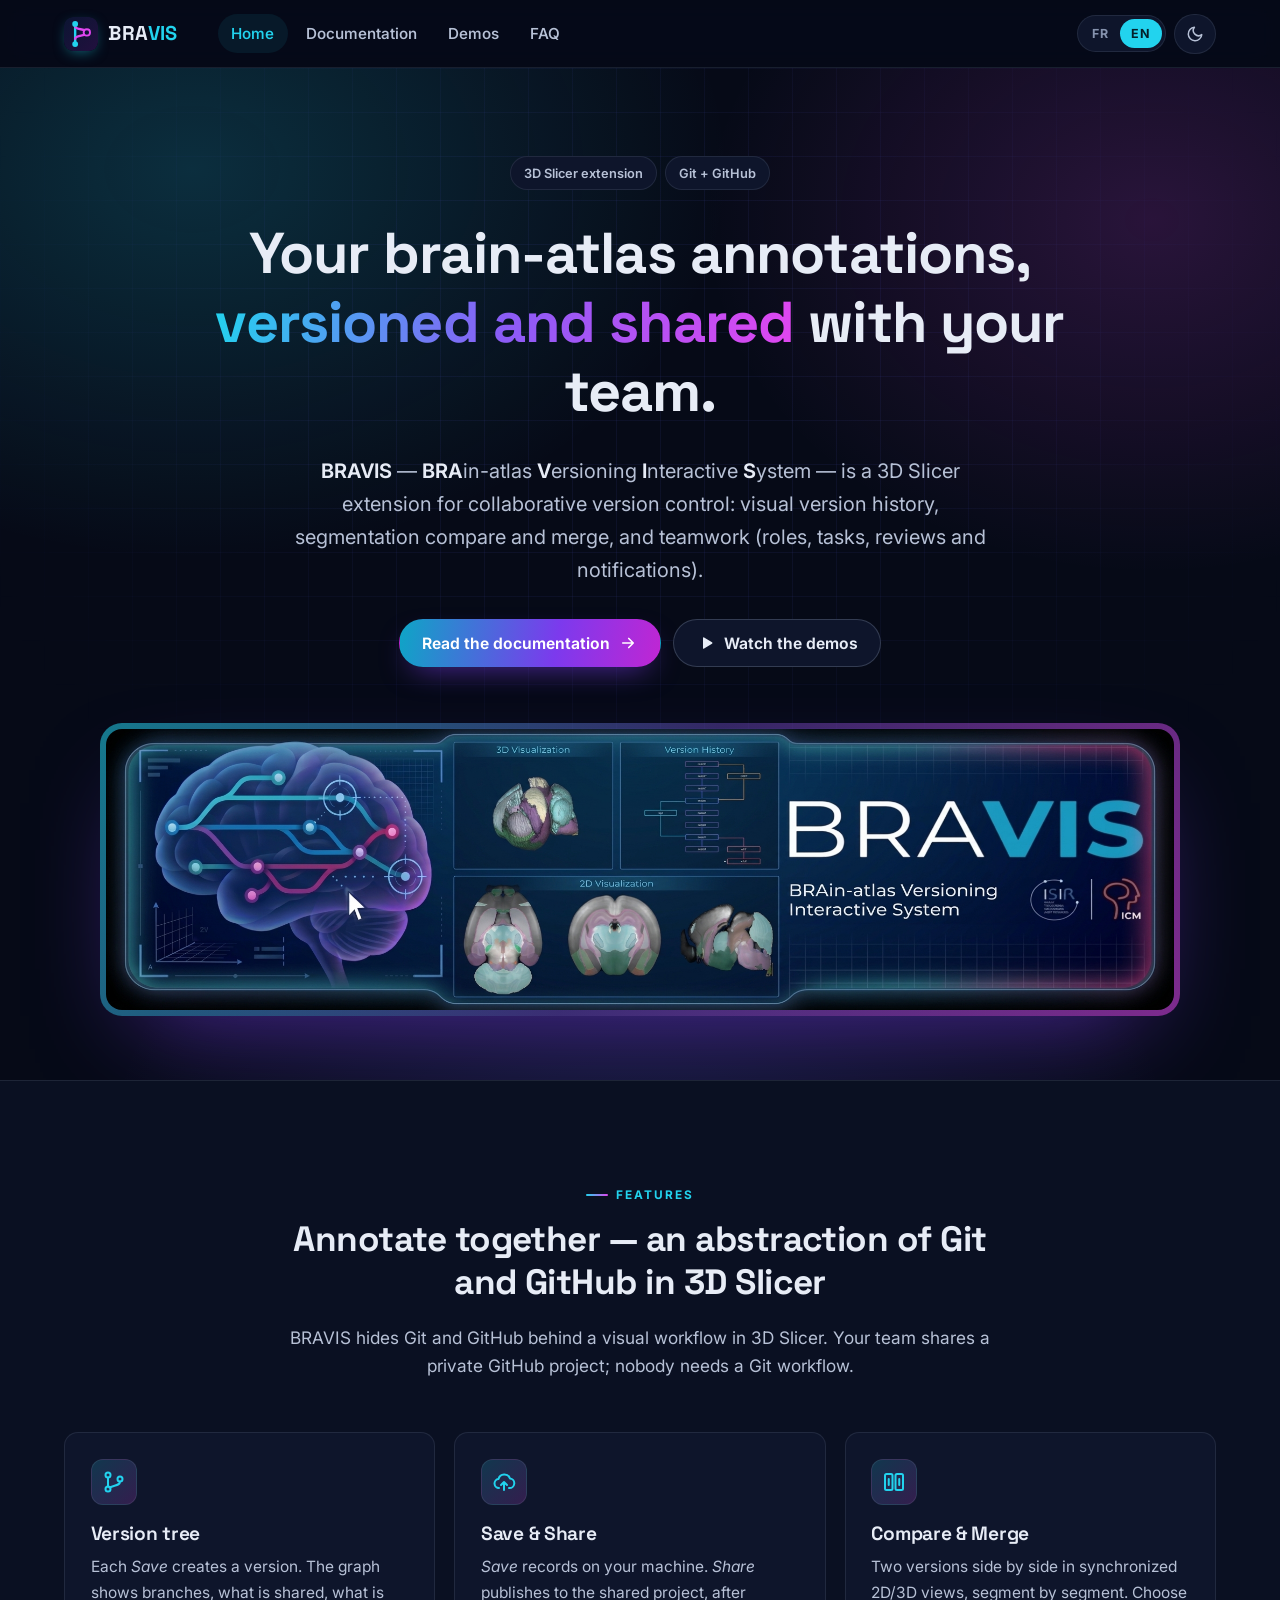
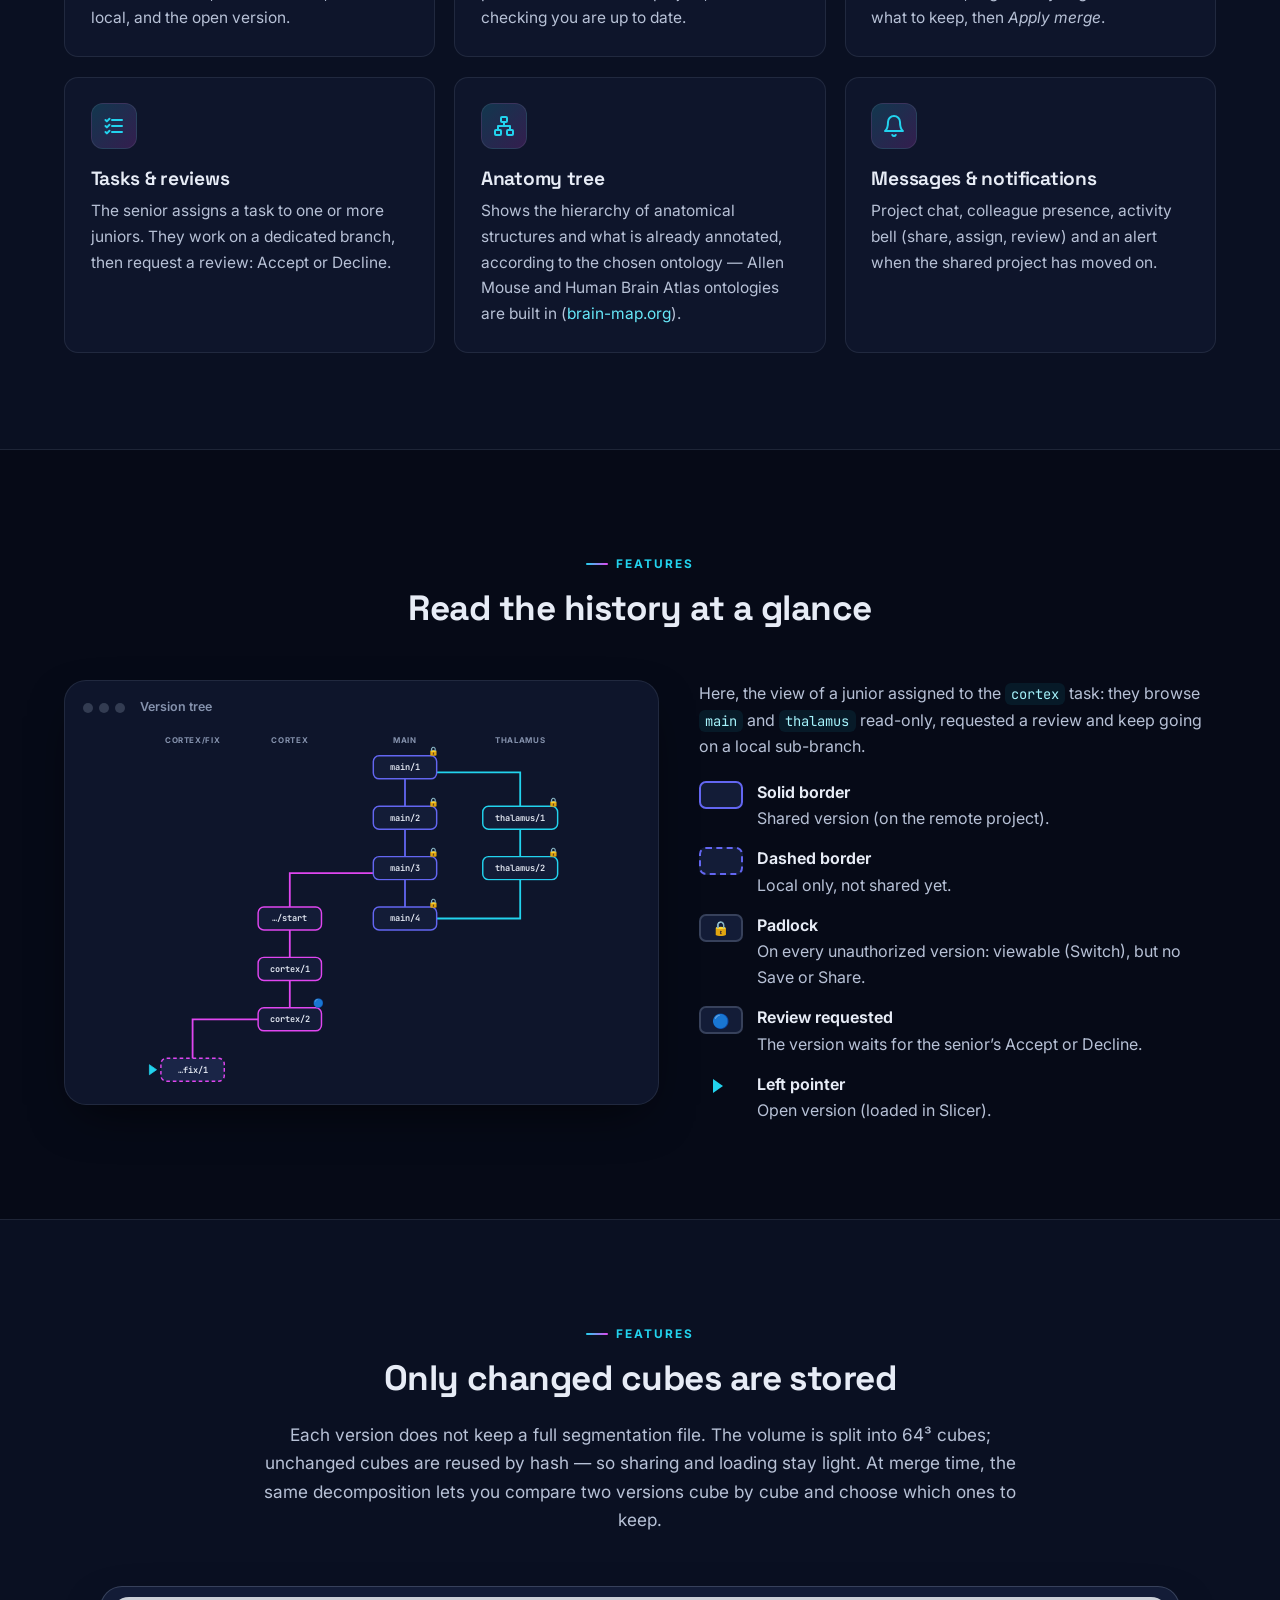
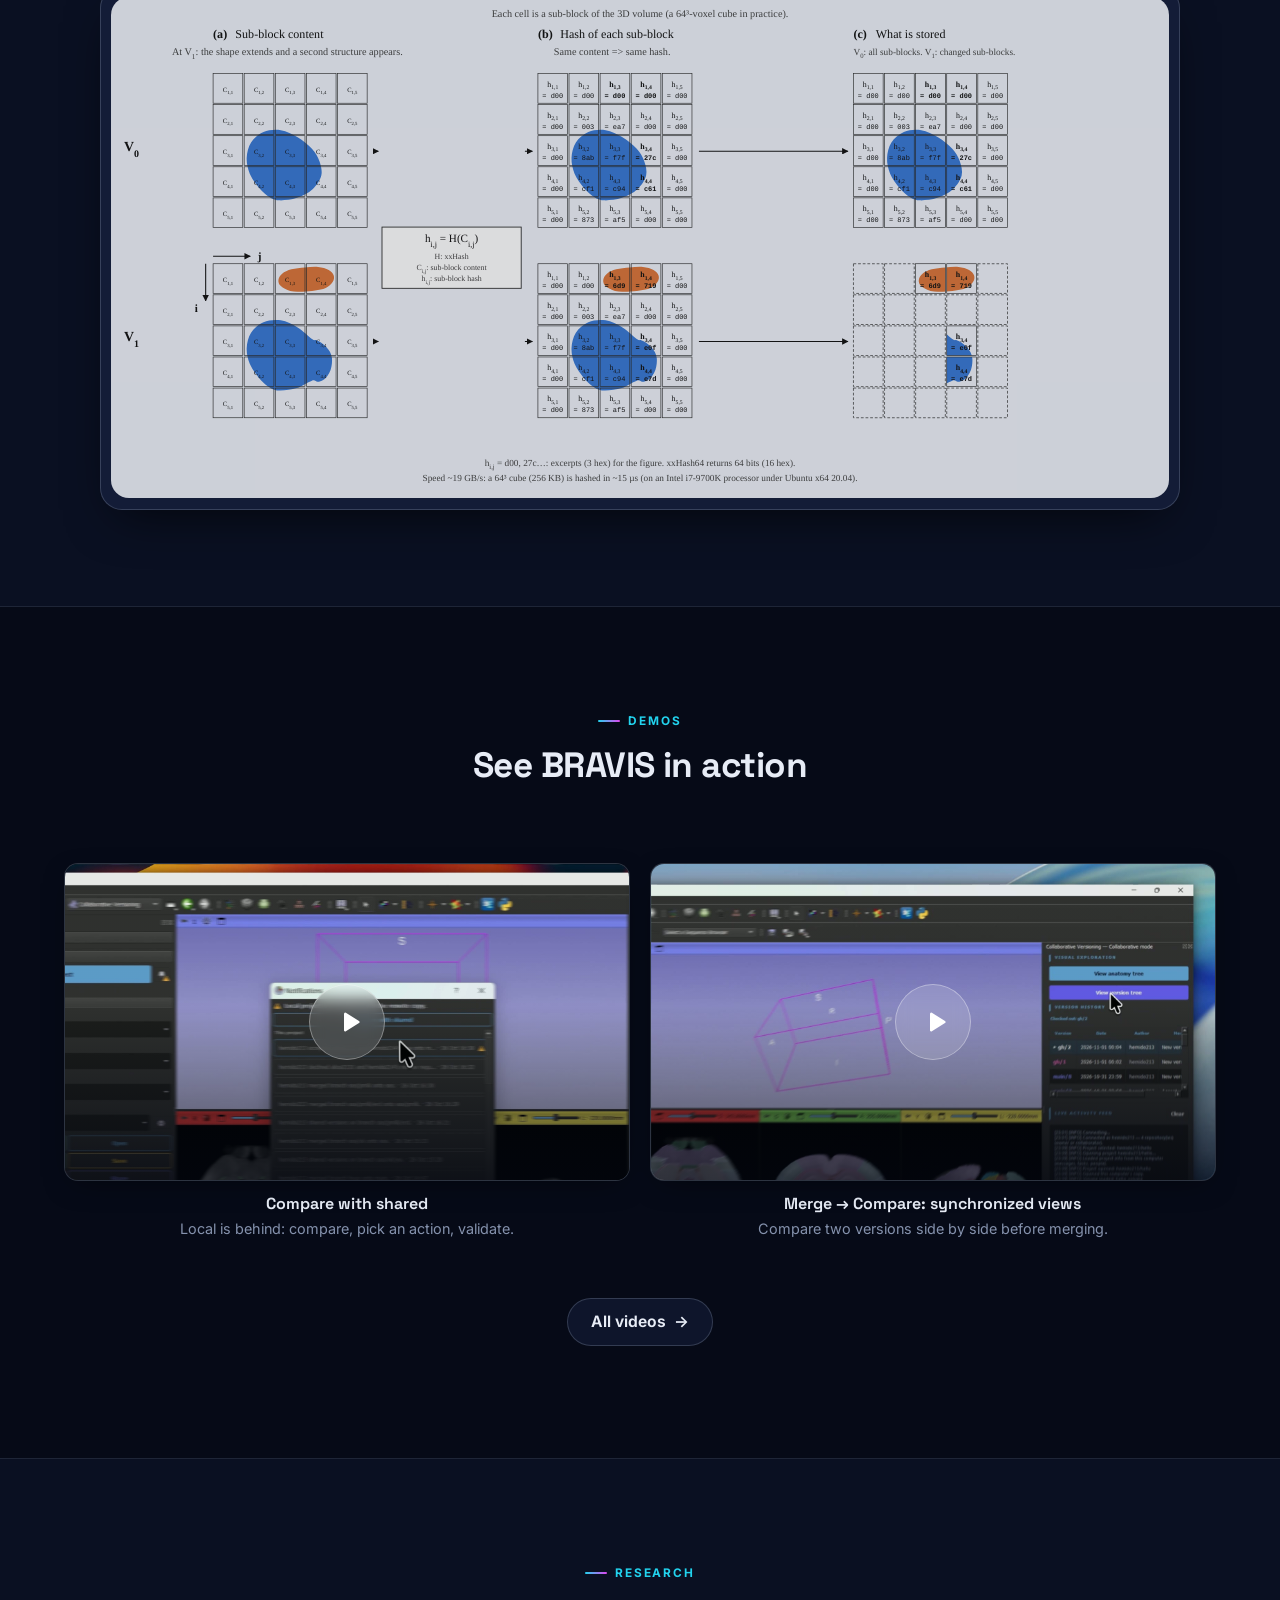
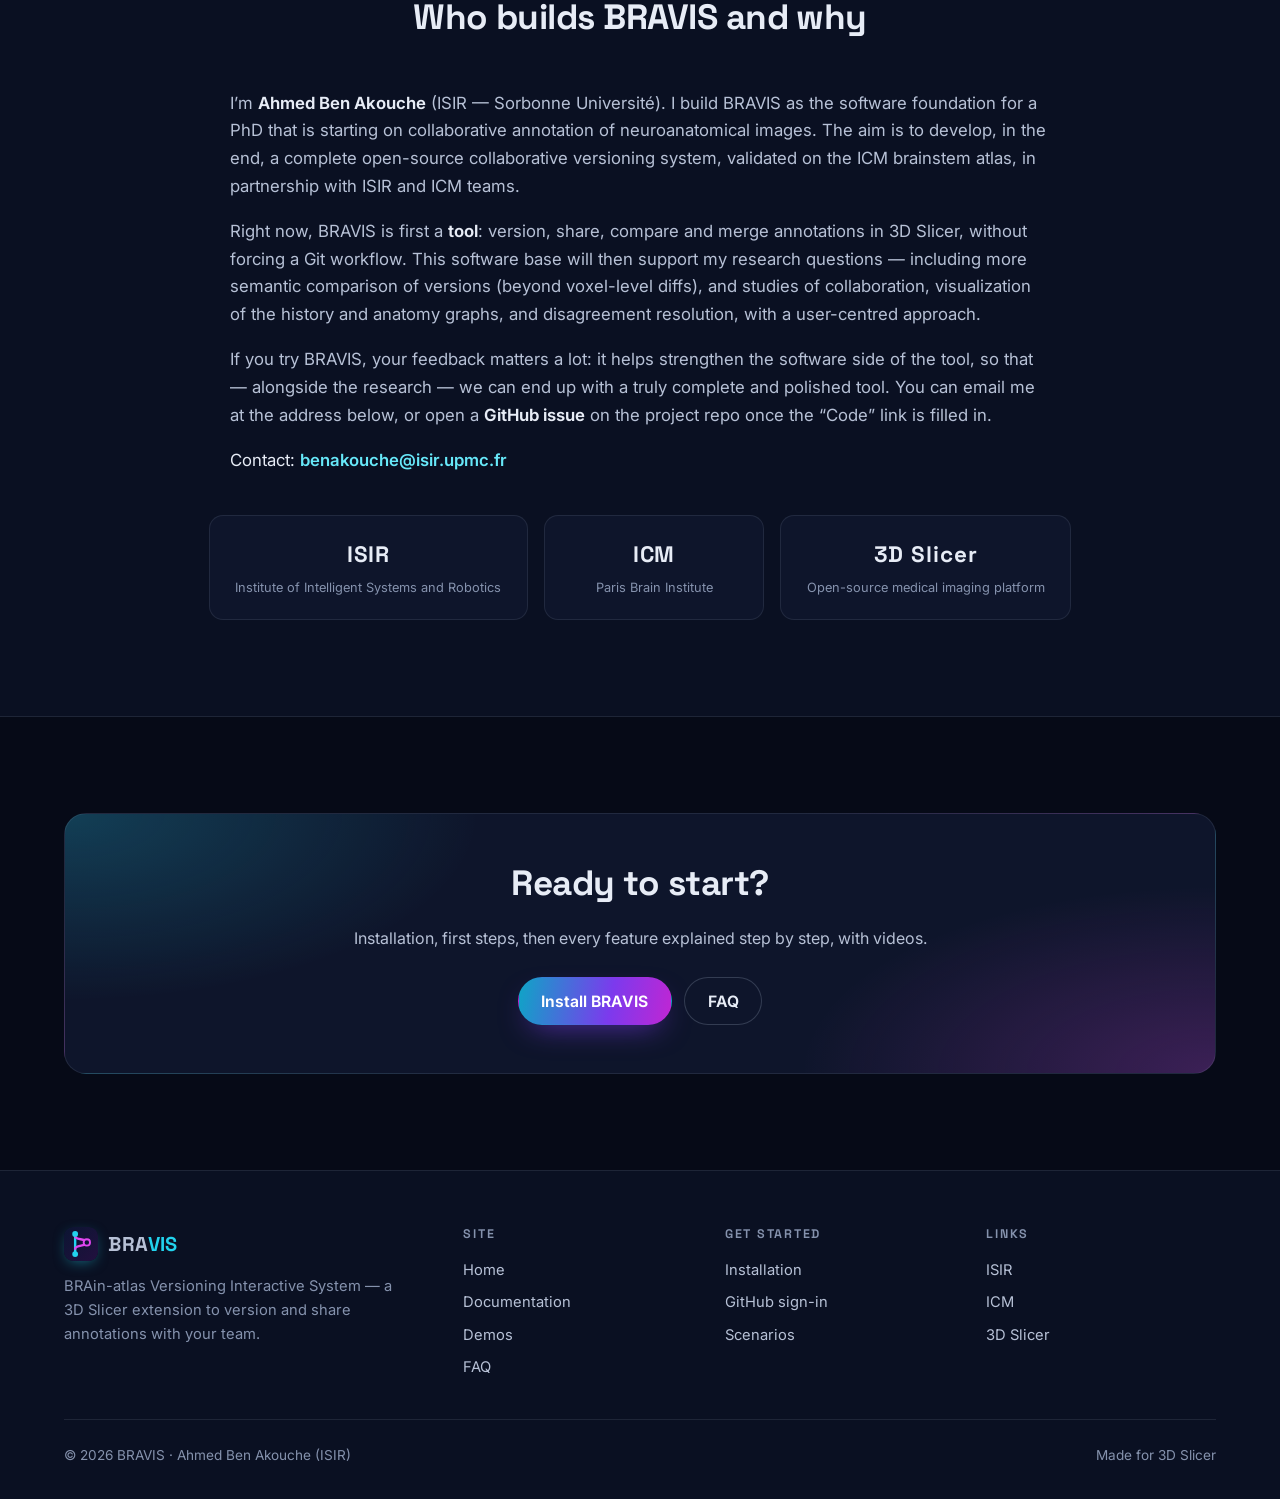
==== commit 266391c5: "feat(home): cube storage section and Research contact - Cube storage Features block with spatial-chu" ====
--- a/index.html
+++ b/index.html
@@ -268,8 +268,25 @@
       </div>
     </section>
 
+    <!-- ================= CUBE STORAGE ================= -->
+    <section class="section section-alt" id="stockage-cubes">
+      <div class="container">
+        <div class="section-head reveal">
+          <span class="eyebrow"><span data-l="fr">Fonctionnalités</span><span data-l="en">Features</span></span>
+          <h2><span data-l="fr">Seuls les cubes modifiés sont stockés</span><span data-l="en">Only changed cubes are stored</span></h2>
+          <p><span data-l="fr">Chaque version ne garde pas un fichier de segmentation complet. Le volume est découpé en cubes 64³ ; les cubes inchangés sont réutilisés via leur hash — partage et chargement restent légers. Au moment du merge, la même décomposition permet de comparer deux versions cube par cube et de choisir lesquels garder.</span><span data-l="en">Each version does not keep a full segmentation file. The volume is split into 64³ cubes; unchanged cubes are reused by hash — so sharing and loading stay light. At merge time, the same decomposition lets you compare two versions cube by cube and choose which ones to keep.</span></p>
+        </div>
+        <figure class="figure-panel reveal">
+          <img class="chunk-fig" src="assets/img/spatial-chunk-hash.svg" width="1140" height="540" alt=""
+               data-fr-alt="Schéma : contenu des sous-blocs, hash xxHash de chaque cube 64³, stockage des cubes modifiés, et choix des cubes au merge"
+               data-en-alt="Diagram: sub-block content, xxHash of each 64³ cube, storage of changed cubes, and cube choice at merge"
+               loading="lazy" decoding="async">
+        </figure>
+      </div>
+    </section>
+
     <!-- ================= DEMOS ================= -->
-    <section class="section section-alt" id="demos">
+    <section class="section" id="demos">
       <div class="container">
         <div class="section-head reveal">
           <span class="eyebrow"><span data-l="fr">Démos</span><span data-l="en">Demos</span></span>
@@ -285,13 +302,26 @@
       </div>
     </section>
 
-    <!-- ================= PARTNERS ================= -->
-    <section class="section" id="partenaires">
+    <!-- ================= RESEARCH ================= -->
+    <section class="section section-alt" id="partenaires">
       <div class="container">
         <div class="section-head reveal">
           <span class="eyebrow"><span data-l="fr">Recherche</span><span data-l="en">Research</span></span>
-          <h2><span data-l="fr">Un projet ISIR × ICM</span><span data-l="en">An ISIR × ICM project</span></h2>
-          <p><span data-l="fr">Conçu et développé par Ahmed Ben Akouche (ISIR), pour l’annotation collaborative d’atlas cérébraux.</span><span data-l="en">Designed and developed by Ahmed Ben Akouche (ISIR), for collaborative brain-atlas annotation.</span></p>
+          <h2><span data-l="fr">Qui développe BRAVIS et pourquoi</span><span data-l="en">Who builds BRAVIS and why</span></h2>
+        </div>
+        <div class="research-body reveal">
+          <div data-l="fr">
+            <p>Je m’appelle <strong>Ahmed Ben Akouche</strong> (ISIR — Sorbonne Université). Je développe BRAVIS comme base logicielle d’une thèse qui démarre sur l’annotation collaborative d’images neuroanatomiques. L’objectif est de développer, à terme, un système open source complet de versionnement collaboratif, validé sur l’atlas du tronc cérébral de l’ICM, en partenariat avec les équipes de l’ISIR et de l’ICM.</p>
+            <p>Aujourd’hui, BRAVIS est d’abord un <strong>outil</strong> : versionner, partager, comparer et fusionner des annotations dans 3D Slicer, sans imposer un workflow Git. Cette base logicielle soutiendra ensuite mes questions de recherche — notamment une comparaison plus sémantique des versions (au-delà des diffs voxel à voxel), et des études sur la collaboration, la visualisation des graphes d’historique et d’anatomie, et la résolution des désaccords, avec une approche centrée utilisateur.</p>
+            <p>Si vous testez BRAVIS, vos retours m’intéressent beaucoup : ils aident à solidifier la partie logicielle de l’outil, pour qu’en plus de la recherche on aboutisse à un outil vraiment complet et soigné. Vous pouvez m’écrire à l’adresse ci-dessous, ou ouvrir une <strong>issue GitHub</strong> sur le dépôt du projet dès que le lien « Code » est renseigné.</p>
+            <p class="research-contact">Contact : <a href="mailto:benakouche@isir.upmc.fr">benakouche@isir.upmc.fr</a></p>
+          </div>
+          <div data-l="en">
+            <p>I’m <strong>Ahmed Ben Akouche</strong> (ISIR — Sorbonne Université). I build BRAVIS as the software foundation for a PhD that is starting on collaborative annotation of neuroanatomical images. The aim is to develop, in the end, a complete open-source collaborative versioning system, validated on the ICM brainstem atlas, in partnership with ISIR and ICM teams.</p>
+            <p>Right now, BRAVIS is first a <strong>tool</strong>: version, share, compare and merge annotations in 3D Slicer, without forcing a Git workflow. This software base will then support my research questions — including more semantic comparison of versions (beyond voxel-level diffs), and studies of collaboration, visualization of the history and anatomy graphs, and disagreement resolution, with a user-centred approach.</p>
+            <p>If you try BRAVIS, your feedback matters a lot: it helps strengthen the software side of the tool, so that — alongside the research — we can end up with a truly complete and polished tool. You can email me at the address below, or open a <strong>GitHub issue</strong> on the project repo once the “Code” link is filled in.</p>
+            <p class="research-contact">Contact: <a href="mailto:benakouche@isir.upmc.fr">benakouche@isir.upmc.fr</a></p>
+          </div>
         </div>
         <div class="partners reveal">
           <a class="partner" href="https://www.isir.upmc.fr/" target="_blank" rel="noopener">
@@ -311,7 +341,7 @@
     </section>
 
     <!-- ================= CTA ================= -->
-    <section class="section section-alt">
+    <section class="section">
       <div class="container">
         <div class="cta-band reveal">
           <h2><span data-l="fr">Prêt à commencer ?</span><span data-l="en">Ready to start?</span></h2>
--- a/assets/css/style.css
+++ b/assets/css/style.css
@@ -379,6 +379,45 @@
 @keyframes draw { to { stroke-dashoffset: 0; } }
 @keyframes pop { from { opacity: 0; transform: translateY(6px); } to { opacity: 1; transform: none; } }
 
+.research-body {
+  max-width: 820px;
+  margin: 0 auto 2.5rem;
+  color: var(--text-soft);
+  font-size: 1.05rem;
+  line-height: 1.65;
+}
+.research-body p { margin: 0 0 1.1rem; }
+.research-body .research-contact { margin-bottom: 0; color: var(--text); }
+.research-body .research-contact a { font-weight: 600; }
+
+/* Scientific / storage figure — soft panel, not pure white */
+.figure-panel {
+  margin: 0 auto;
+  max-width: 1080px;
+  padding: .65rem;
+  border-radius: var(--radius-lg);
+  background: #eef2fa;
+  border: 1px solid var(--border);
+  box-shadow: var(--shadow);
+  overflow: hidden;
+}
+.figure-panel img,
+.figure-panel .chunk-fig {
+  display: block;
+  width: 100%;
+  height: auto;
+  border-radius: calc(var(--radius-lg) - 4px);
+}
+[data-theme="dark"] .figure-panel {
+  background: var(--surface-2);
+  border-color: var(--border-strong);
+}
+/* Soften the paper-white figure on dark pages without altering diagram content */
+[data-theme="dark"] .figure-panel .chunk-fig {
+  filter: brightness(.88) contrast(1.04) saturate(.95);
+  opacity: .96;
+}
+
 .legend-list { list-style: none; padding: 0; margin: 1.2rem 0 0; display: grid; gap: .85rem; }
 .legend-list li { display: flex; gap: .9rem; align-items: flex-start; color: var(--text-soft); }
 .legend-list strong { display: block; }
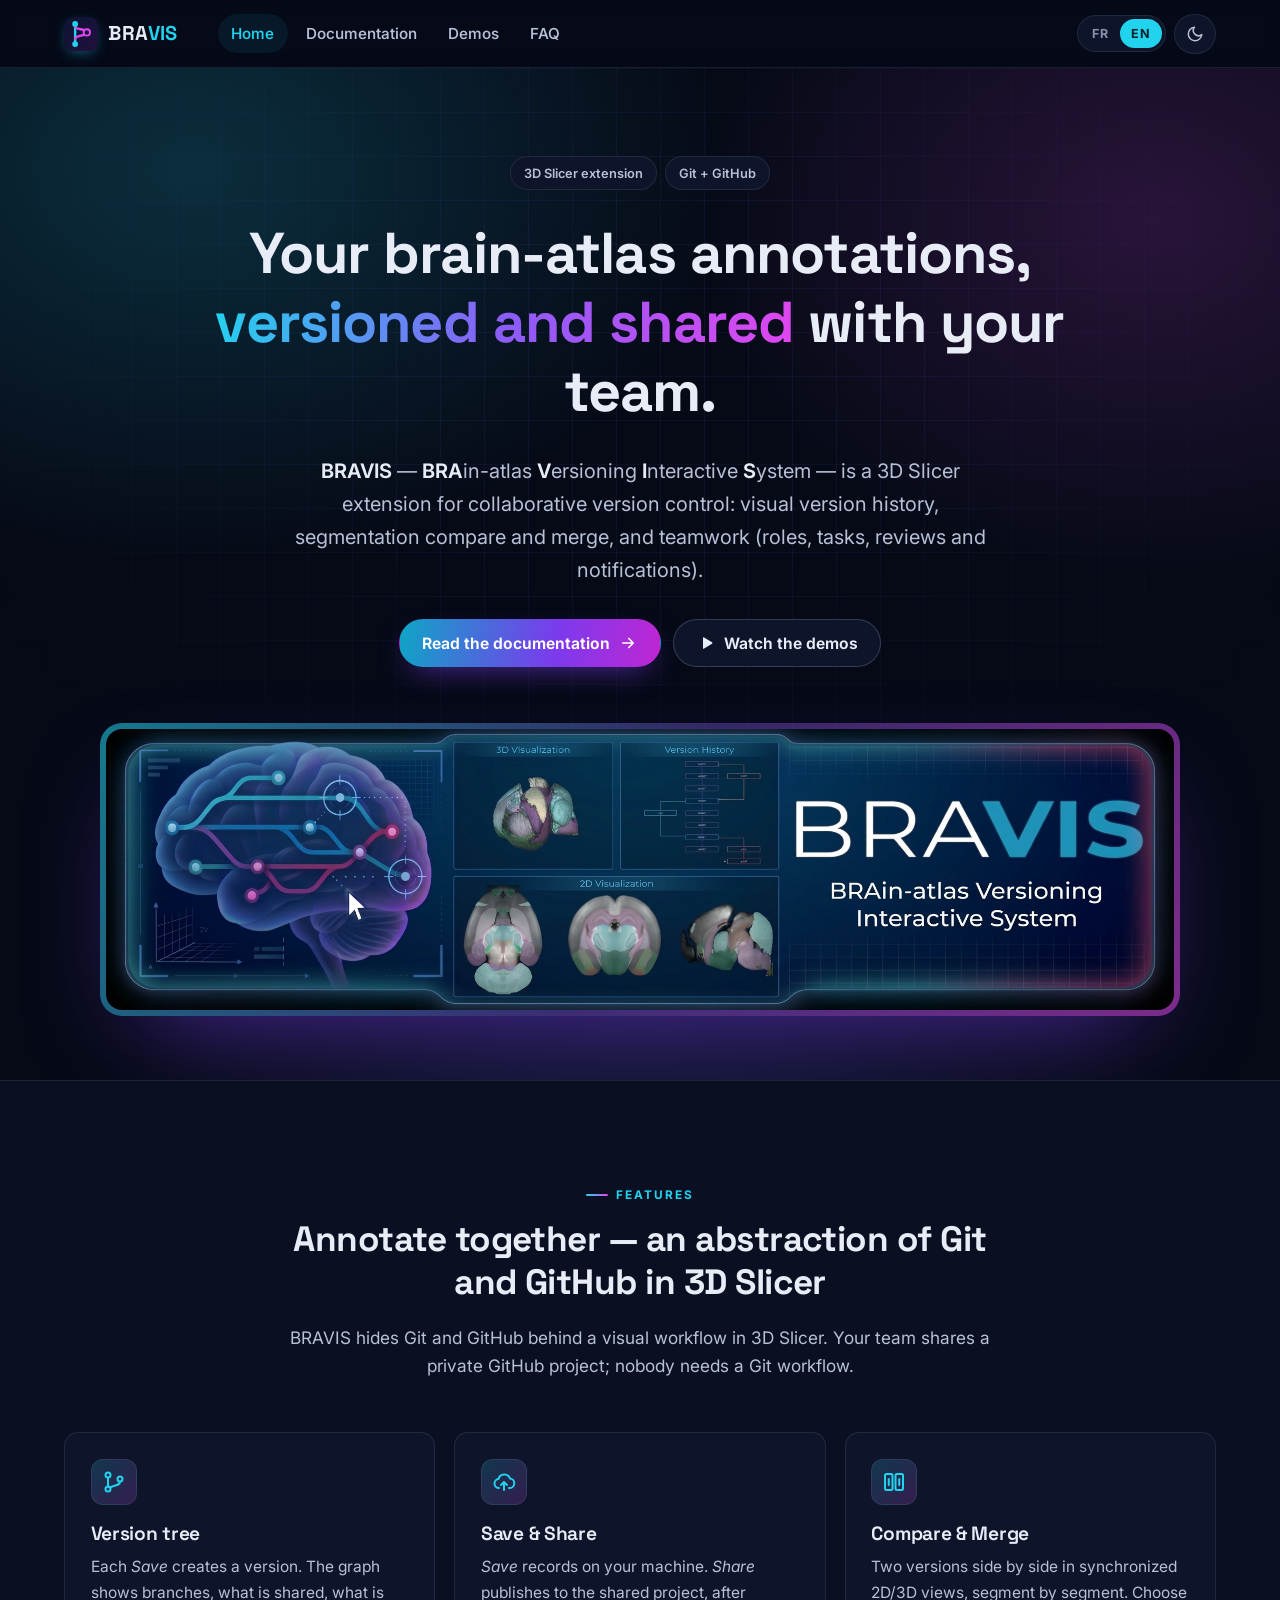
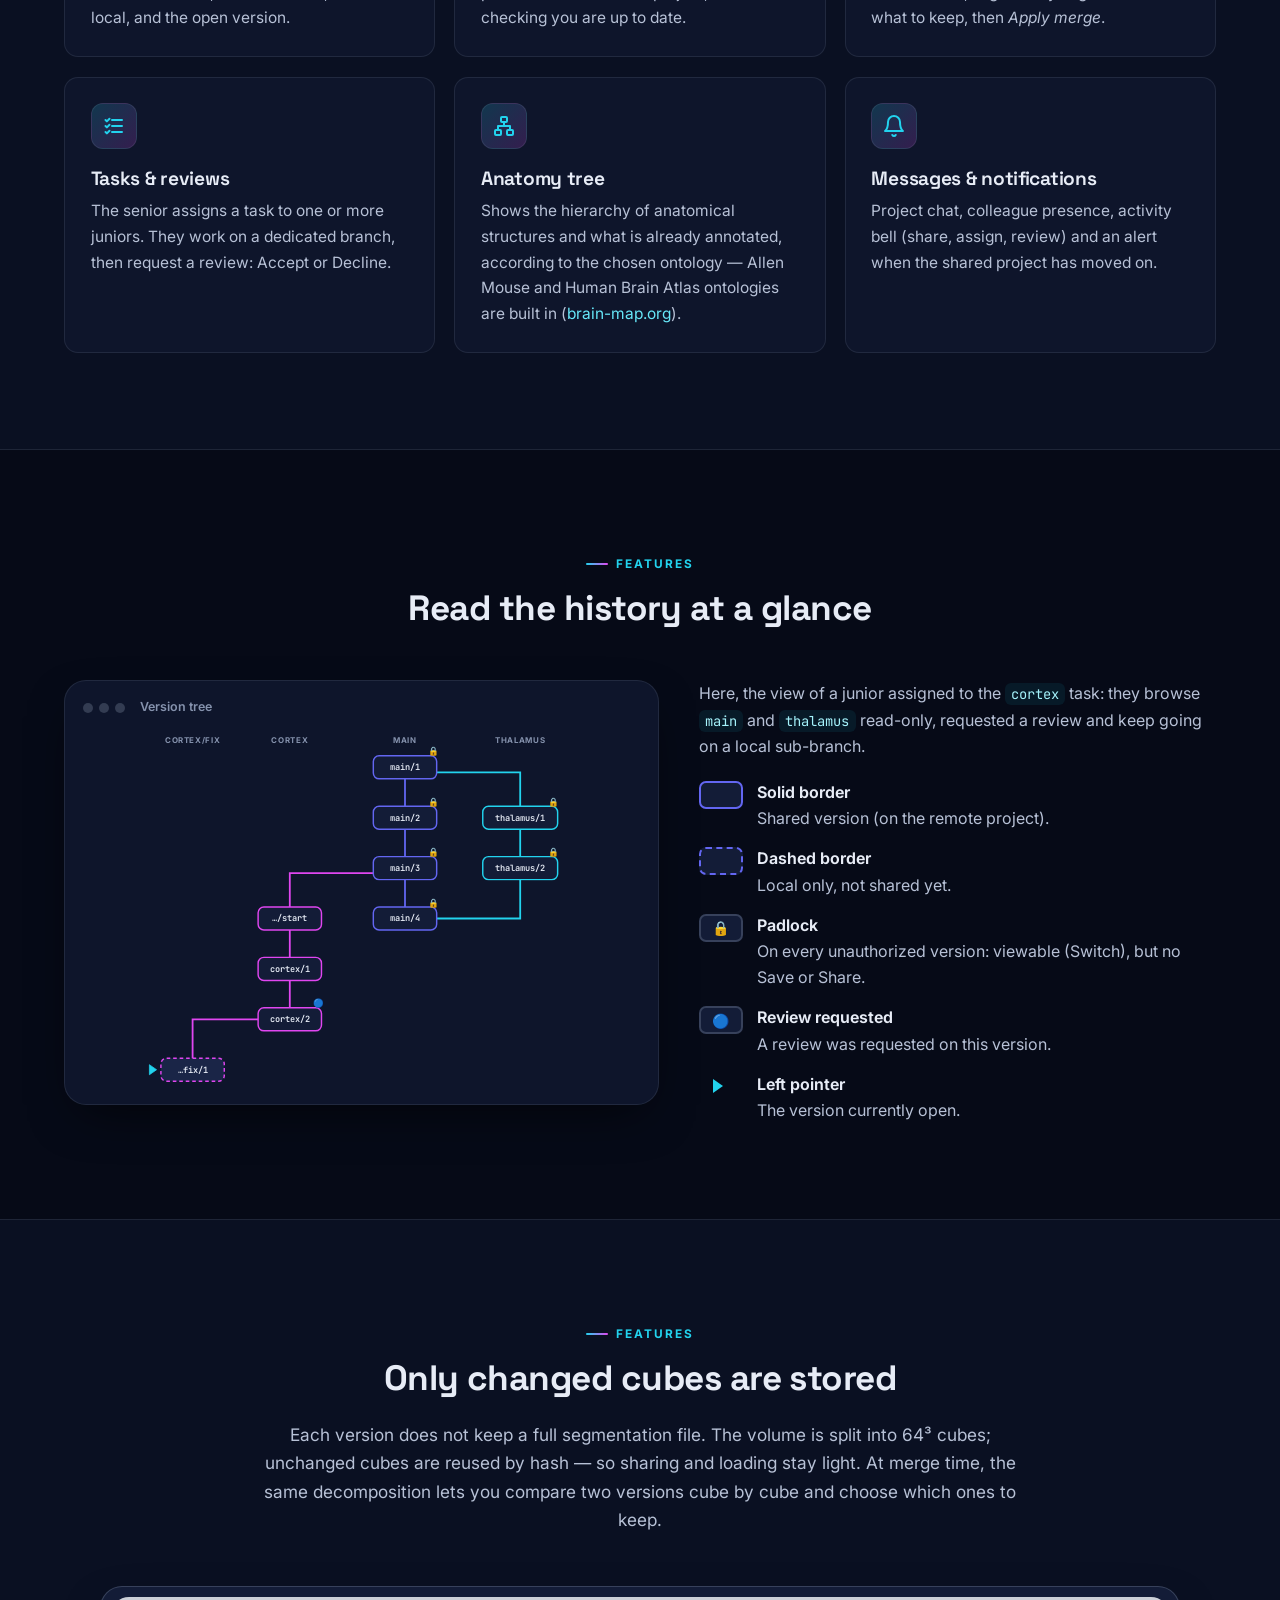
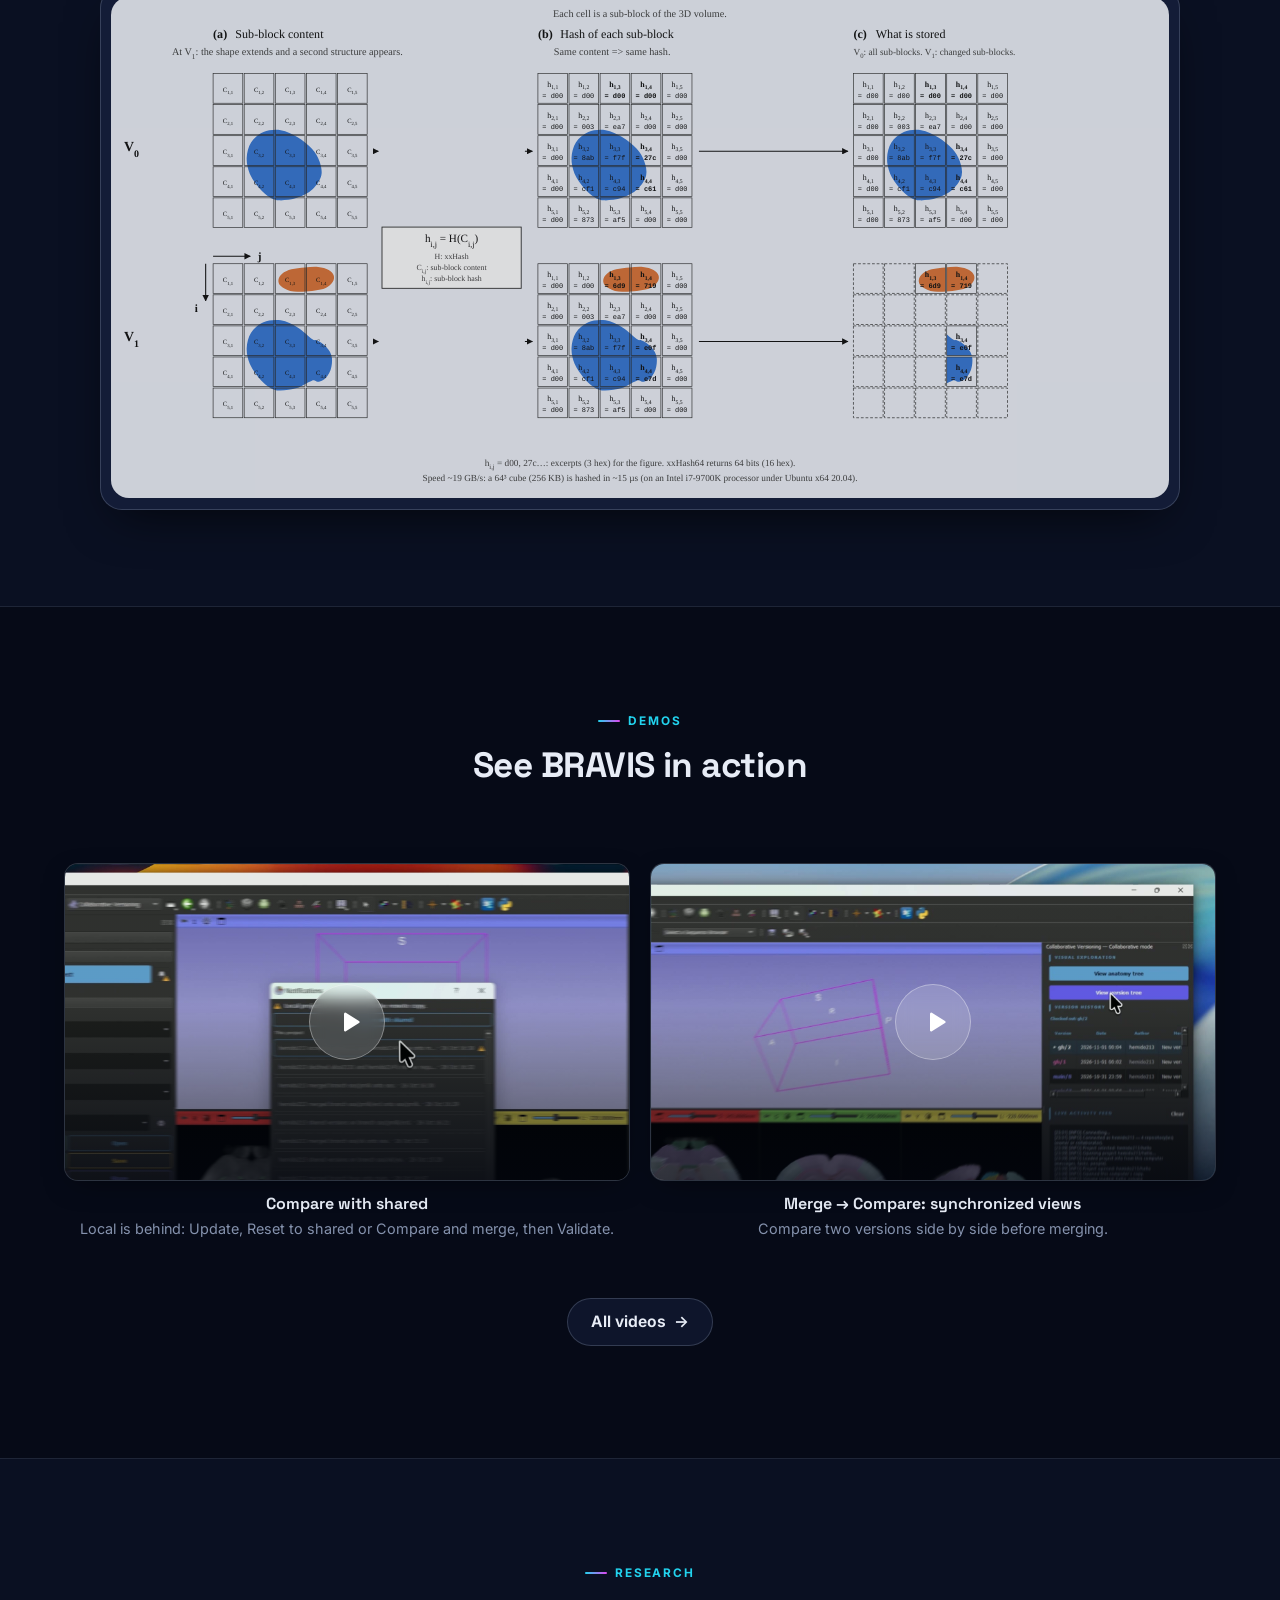
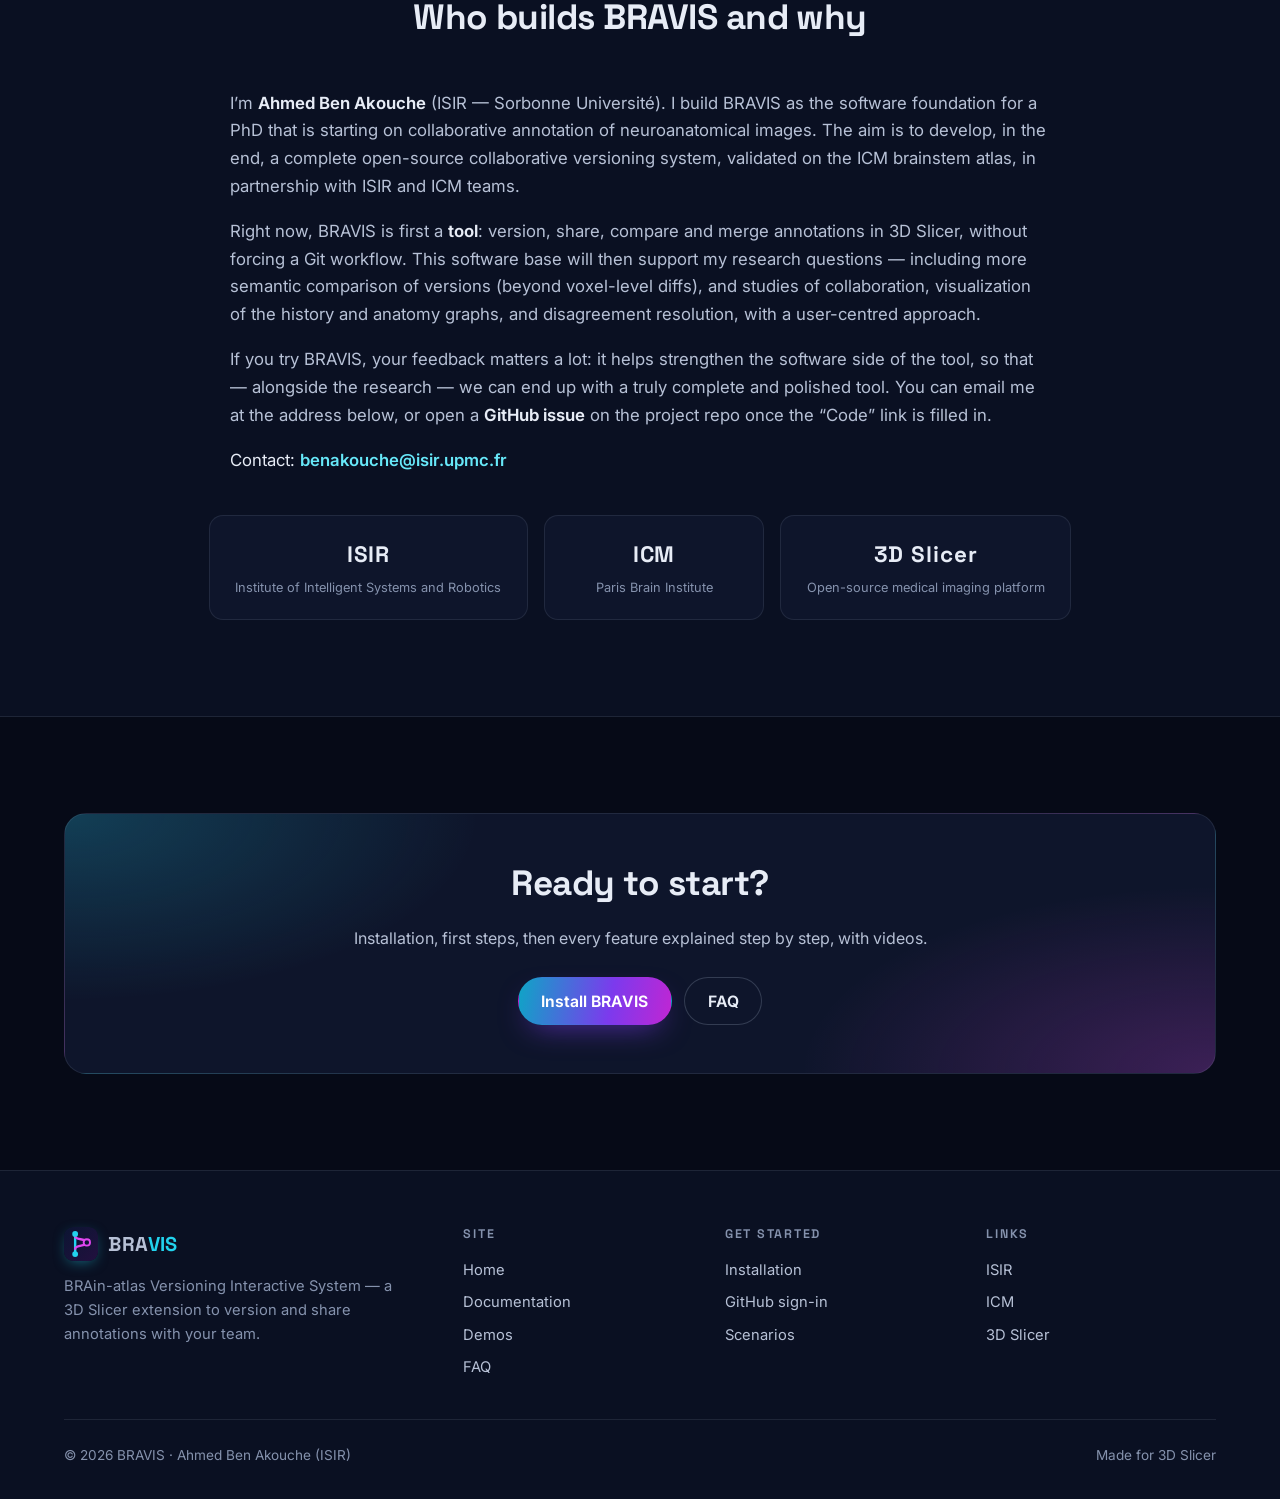
==== commit 67e88089: "﻿docs(version-tree): Version tree legend aligned with Home - Lead rewritten for graph history wordin" ====
--- a/index.html
+++ b/index.html
@@ -260,8 +260,8 @@
               <li><span class="swatch"></span><div><strong><span data-l="fr">Cadre plein</span><span data-l="en">Solid border</span></strong><span data-l="fr">Version partagée (sur le projet distant).</span><span data-l="en">Shared version (on the remote project).</span></div></li>
               <li><span class="swatch dashed"></span><div><strong><span data-l="fr">Cadre en pointillés</span><span data-l="en">Dashed border</span></strong><span data-l="fr">Version locale seulement, pas encore partagée.</span><span data-l="en">Local only, not shared yet.</span></div></li>
               <li><span class="swatch plain">🔒</span><div><strong><span data-l="fr">Cadenas</span><span data-l="en">Padlock</span></strong><span data-l="fr">Sur chaque version non autorisée : consultable (Switch), mais pas de Save ni Share.</span><span data-l="en">On every unauthorized version: viewable (Switch), but no Save or Share.</span></div></li>
-              <li><span class="swatch plain">🔵</span><div><strong><span data-l="fr">Review demandée</span><span data-l="en">Review requested</span></strong><span data-l="fr">La version attend un Accept ou un Decline du senior.</span><span data-l="en">The version waits for the senior’s Accept or Decline.</span></div></li>
-              <li><span class="swatch plain checkout-swatch" aria-hidden="true"></span><div><strong><span data-l="fr">Pointeur à gauche</span><span data-l="en">Left pointer</span></strong><span data-l="fr">Version ouverte (chargée dans Slicer).</span><span data-l="en">Open version (loaded in Slicer).</span></div></li>
+              <li><span class="swatch plain">🔵</span><div><strong><span data-l="fr">Review demandée</span><span data-l="en">Review requested</span></strong><span data-l="fr">Une review a été demandée sur cette version.</span><span data-l="en">A review was requested on this version.</span></div></li>
+              <li><span class="swatch plain checkout-swatch" aria-hidden="true"></span><div><strong><span data-l="fr">Pointeur à gauche</span><span data-l="en">Left pointer</span></strong><span data-l="fr">La version actuellement ouverte.</span><span data-l="en">The version currently open.</span></div></li>
             </ul>
           </div>
         </div>
--- a/assets/css/style.css
+++ b/assets/css/style.css
@@ -139,6 +139,39 @@
 }
 pre code { background: none; padding: 0; color: var(--text-soft); white-space: pre; font-size: inherit; }
 
+.code-block {
+  position: relative;
+  margin: 0 0 1.2em;
+}
+.code-block pre {
+  margin: 0;
+  padding-right: 4.5rem;
+}
+.code-copy {
+  position: absolute;
+  top: .55rem;
+  right: .55rem;
+  z-index: 1;
+  font: 600 .72rem var(--font-sans);
+  letter-spacing: .02em;
+  padding: .28rem .55rem;
+  border-radius: 6px;
+  border: 1px solid var(--border-strong);
+  background: var(--surface);
+  color: var(--text-soft);
+  cursor: pointer;
+  transition: color .15s, border-color .15s, background .15s;
+}
+.code-copy:hover {
+  color: var(--text);
+  border-color: var(--accent);
+  background: var(--surface-2);
+}
+.code-copy.is-copied {
+  color: var(--accent);
+  border-color: var(--accent);
+}
+
 ::selection { background: rgba(34, 211, 238, .3); }
 
 :focus-visible { outline: 2px solid var(--accent); outline-offset: 3px; border-radius: 6px; }
@@ -582,16 +615,6 @@
 .doc-section h2:hover .anchor-btn, .anchor-btn:focus-visible { opacity: 1; }
 .anchor-btn:hover { color: var(--accent); }
 
-.doc-pager { display: flex; justify-content: space-between; gap: 1rem; margin-top: 2rem; }
-.doc-pager a {
-  flex: 1 1 0; max-width: 48%; padding: .8rem 1rem; border-radius: var(--radius-sm);
-  border: 1px solid var(--border); background: var(--surface); color: var(--text-soft); font-size: .9rem;
-  transition: border-color .2s, color .2s;
-}
-.doc-pager a:hover { border-color: var(--accent); color: var(--text); text-decoration: none; }
-.doc-pager a small { display: block; color: var(--muted); font-size: .75rem; font-weight: 600; text-transform: uppercase; letter-spacing: .08em; }
-.doc-pager a.next { text-align: right; margin-left: auto; }
-
 .search-empty { display: none; padding: 3rem 1rem; text-align: center; color: var(--muted); border: 2px dashed var(--border); border-radius: var(--radius); }
 .search-empty.is-visible { display: block; }
 
@@ -628,6 +651,10 @@
 
 /* tables */
 .table-wrap { overflow-x: auto; margin: 1.2rem 0 1.5rem; border: 1px solid var(--border); border-radius: var(--radius-sm); }
+.doc-legend-look {
+  display: flex; align-items: center; gap: .65rem; white-space: nowrap;
+}
+.doc-legend-look .swatch { margin-top: 0; flex-shrink: 0; }
 table { width: 100%; border-collapse: collapse; font-size: .93rem; }
 th, td { text-align: left; padding: .7rem .9rem; border-bottom: 1px solid var(--border); vertical-align: top; }
 th { background: var(--surface-2); font-weight: 650; color: var(--text); white-space: nowrap; }
@@ -792,7 +819,7 @@
 }
 
 @media print {
-  .site-header, .site-footer, .doc-sidebar, .doc-toc-toggle, .to-top, .video-slot, .doc-pager, .anchor-btn { display: none !important; }
+  .site-header, .site-footer, .doc-sidebar, .doc-toc-toggle, .to-top, .video-slot, .anchor-btn { display: none !important; }
   body { background: #fff; color: #000; }
   .doc-layout { display: block; }
   .doc-section { break-inside: avoid-page; }
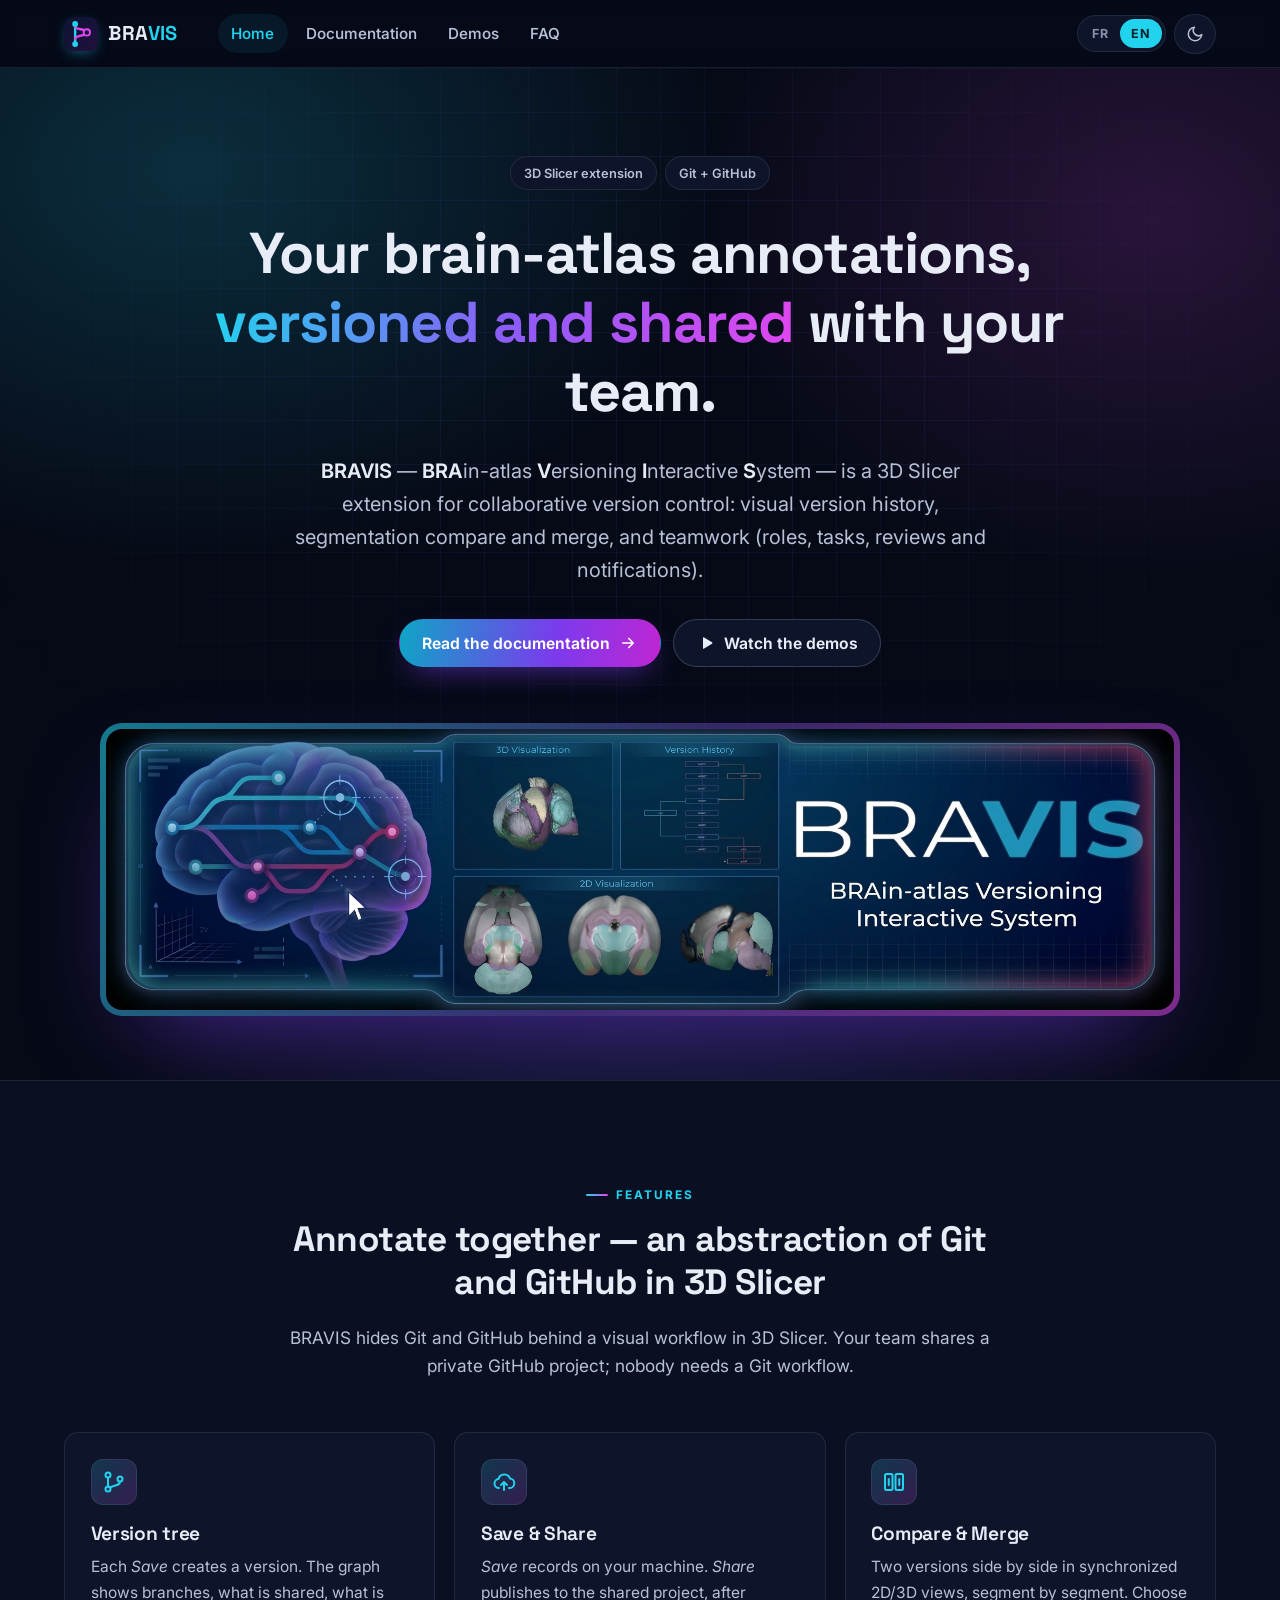
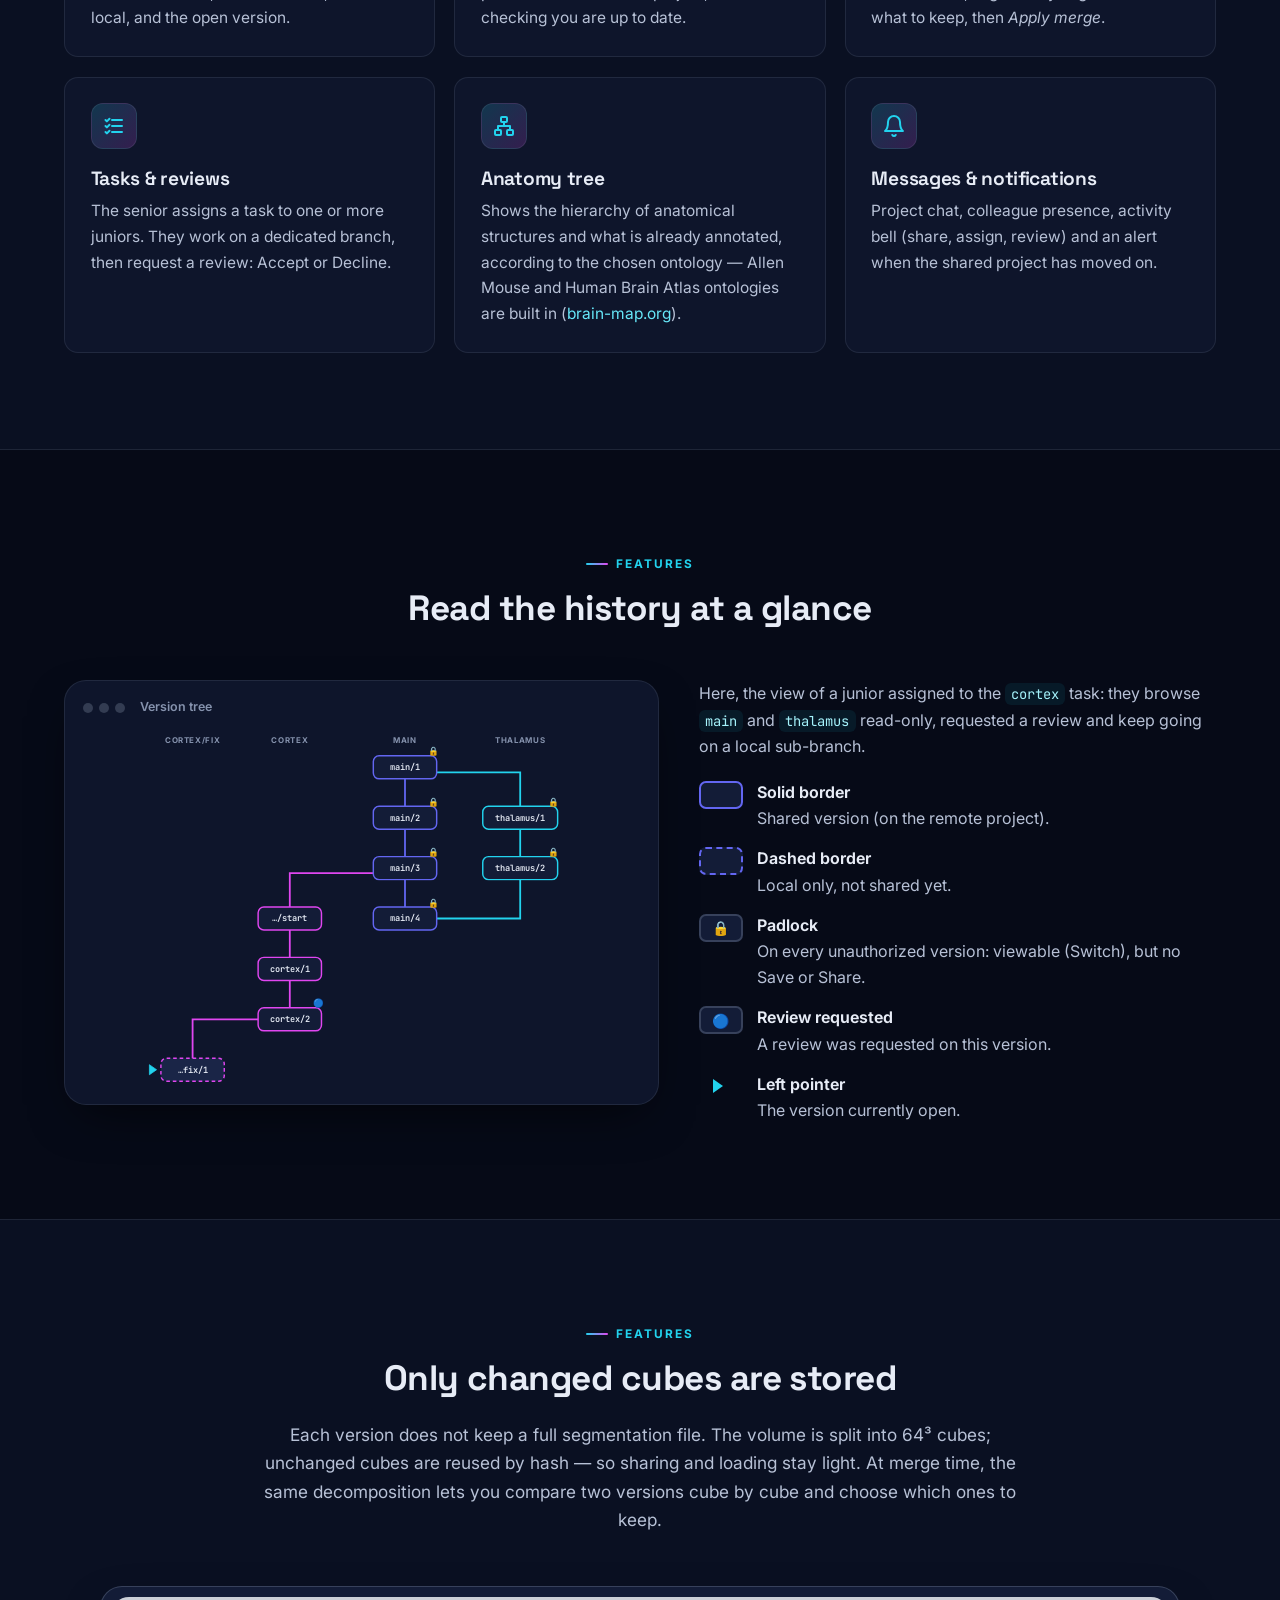
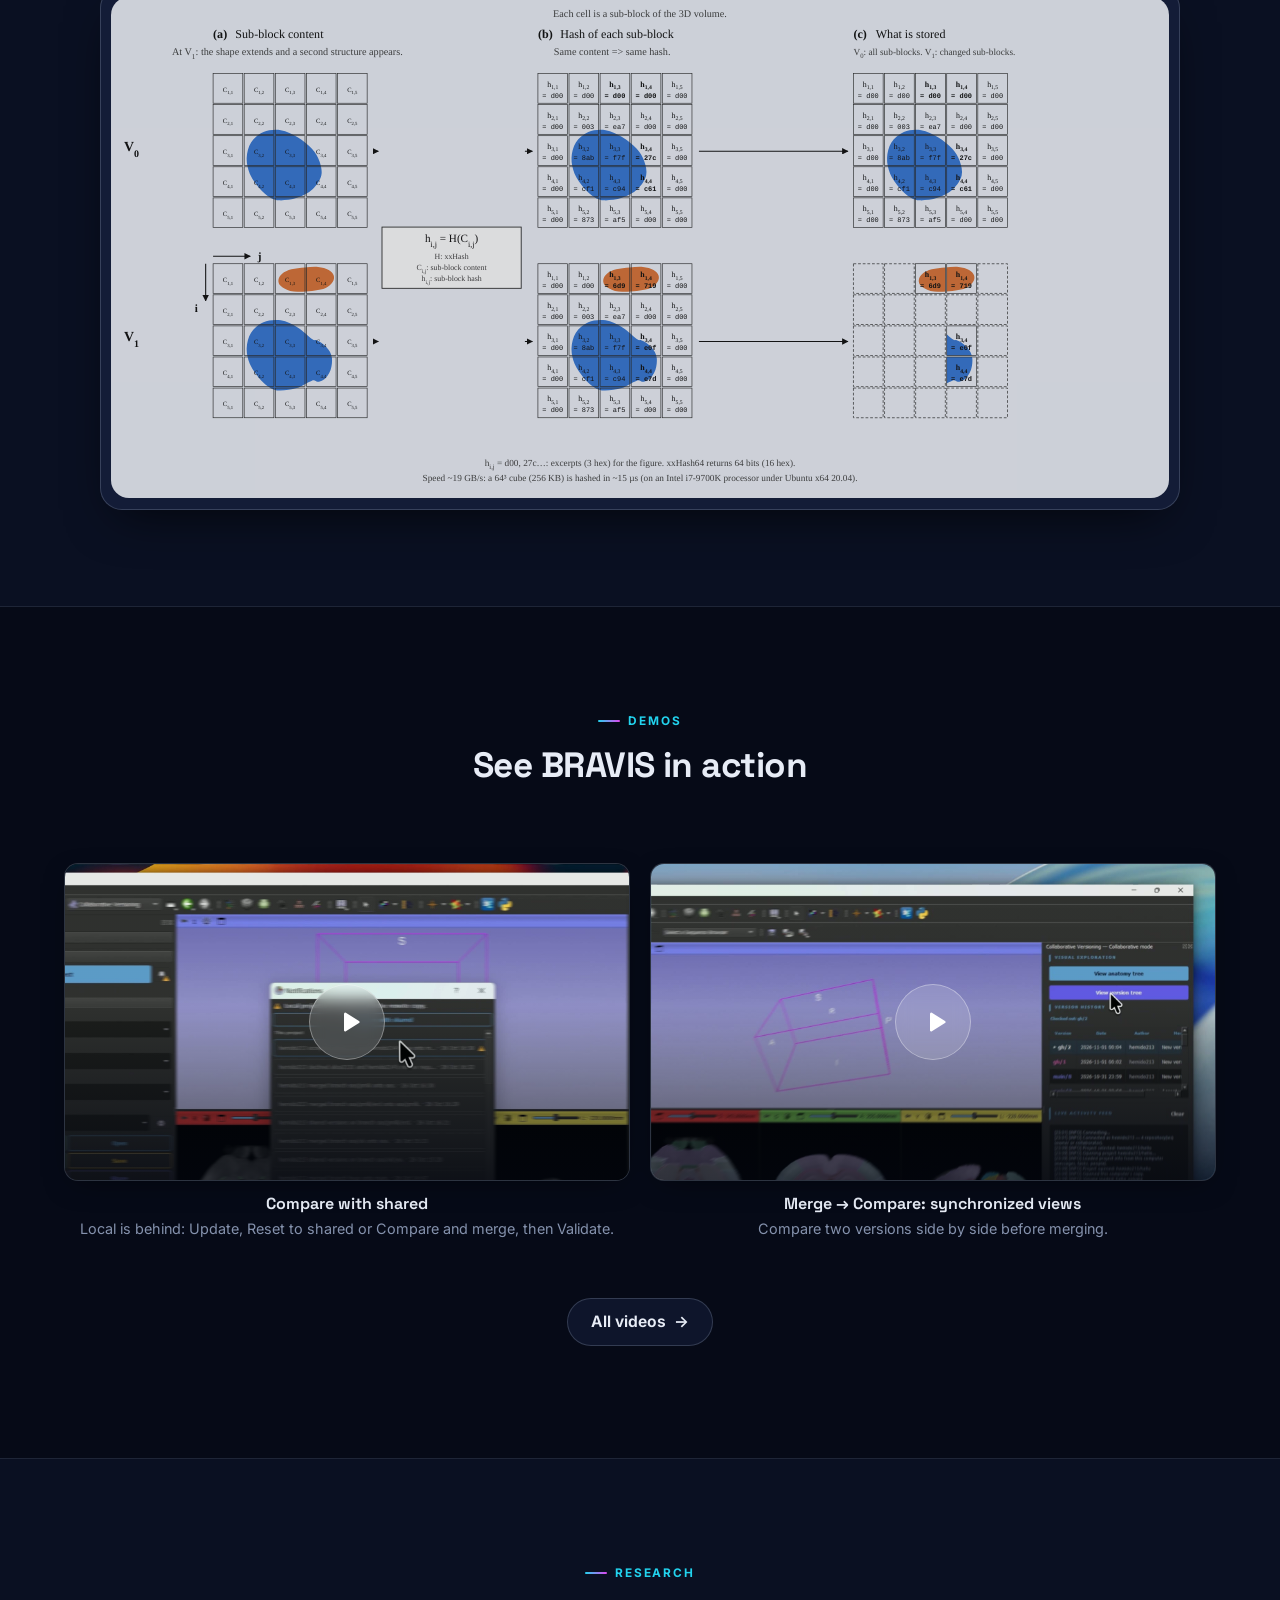
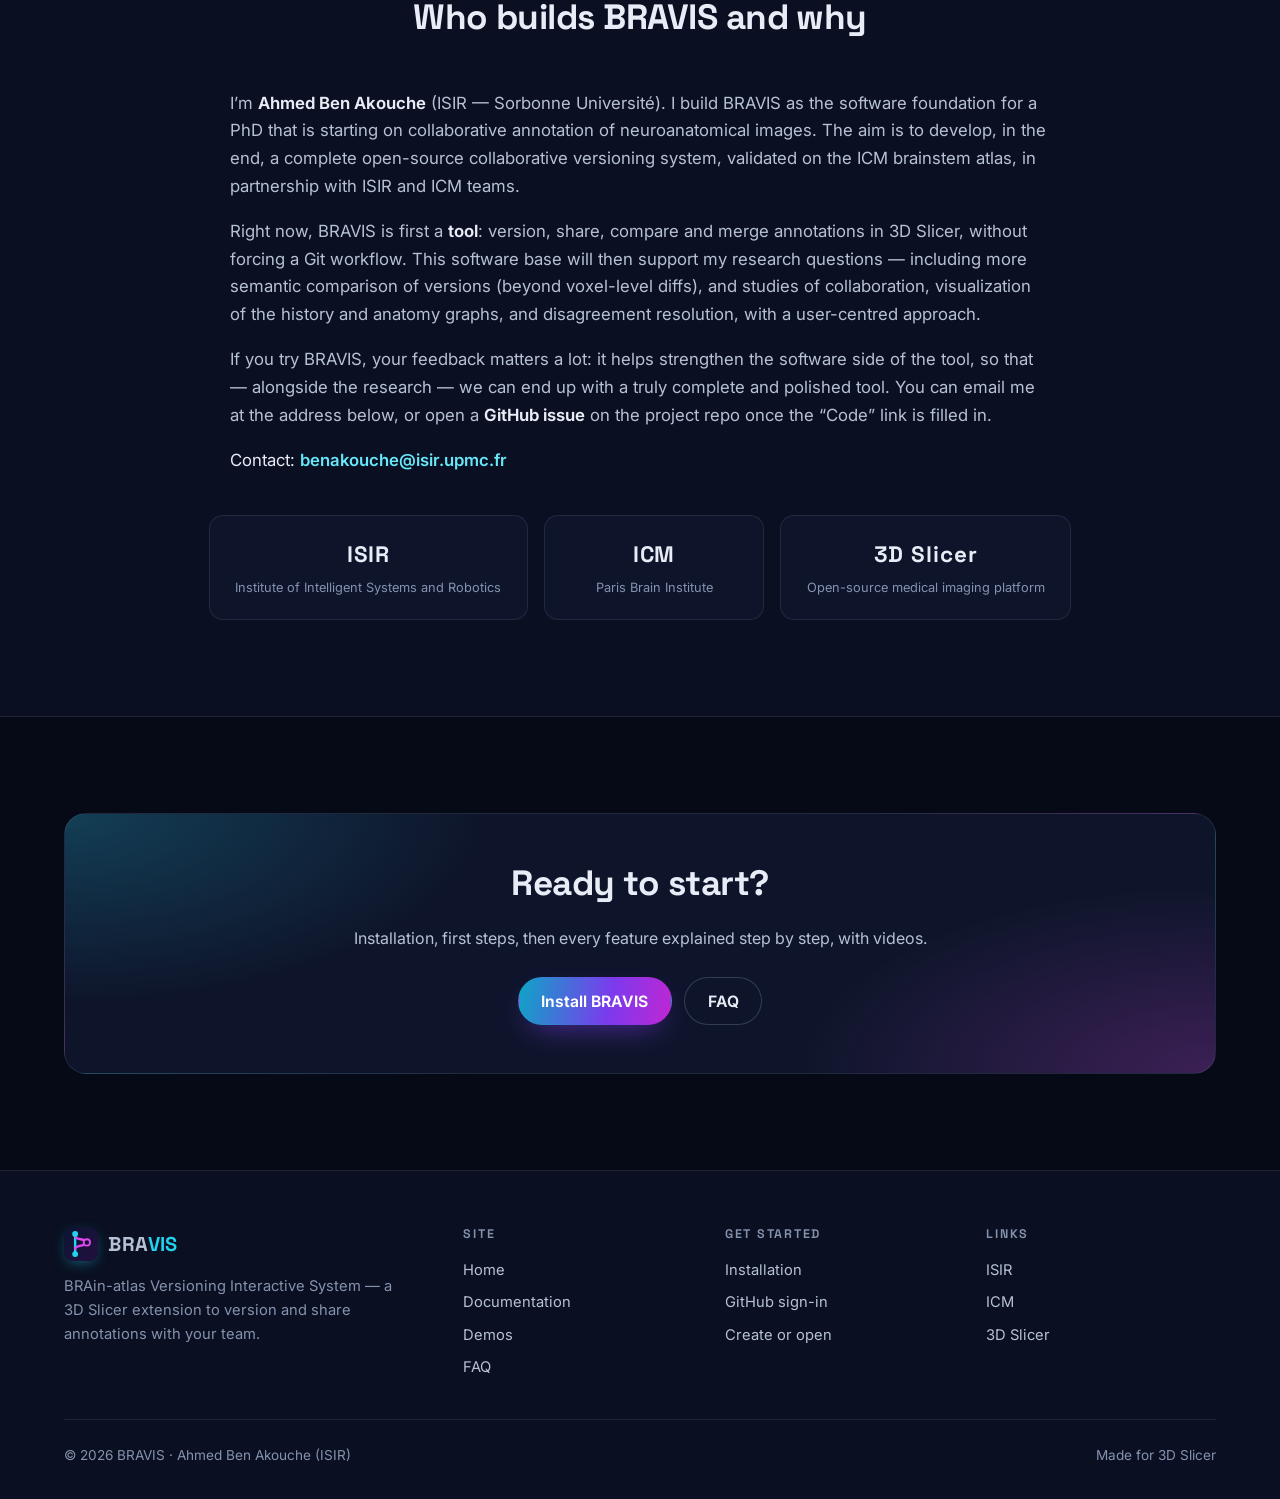
==== commit 9d7e15f3: "docs(ref): Useful scenarios chapter removed - Redundant end-of-doc flows table dropped from document" ====
--- a/index.html
+++ b/index.html
@@ -376,7 +376,7 @@
           <ul>
             <li><a href="documentation.html#installation">Installation</a></li>
             <li><a href="documentation.html#connexion"><span data-l="fr">Connexion GitHub</span><span data-l="en">GitHub sign-in</span></a></li>
-            <li><a href="documentation.html#scenarios"><span data-l="fr">Scénarios</span><span data-l="en">Scenarios</span></a></li>
+            <li><a href="documentation.html#projet"><span data-l="fr">Créer ou ouvrir</span><span data-l="en">Create or open</span></a></li>
             <li><a data-source-link href="#" hidden><span data-l="fr">Code source</span><span data-l="en">Source code</span></a></li>
           </ul>
         </div>
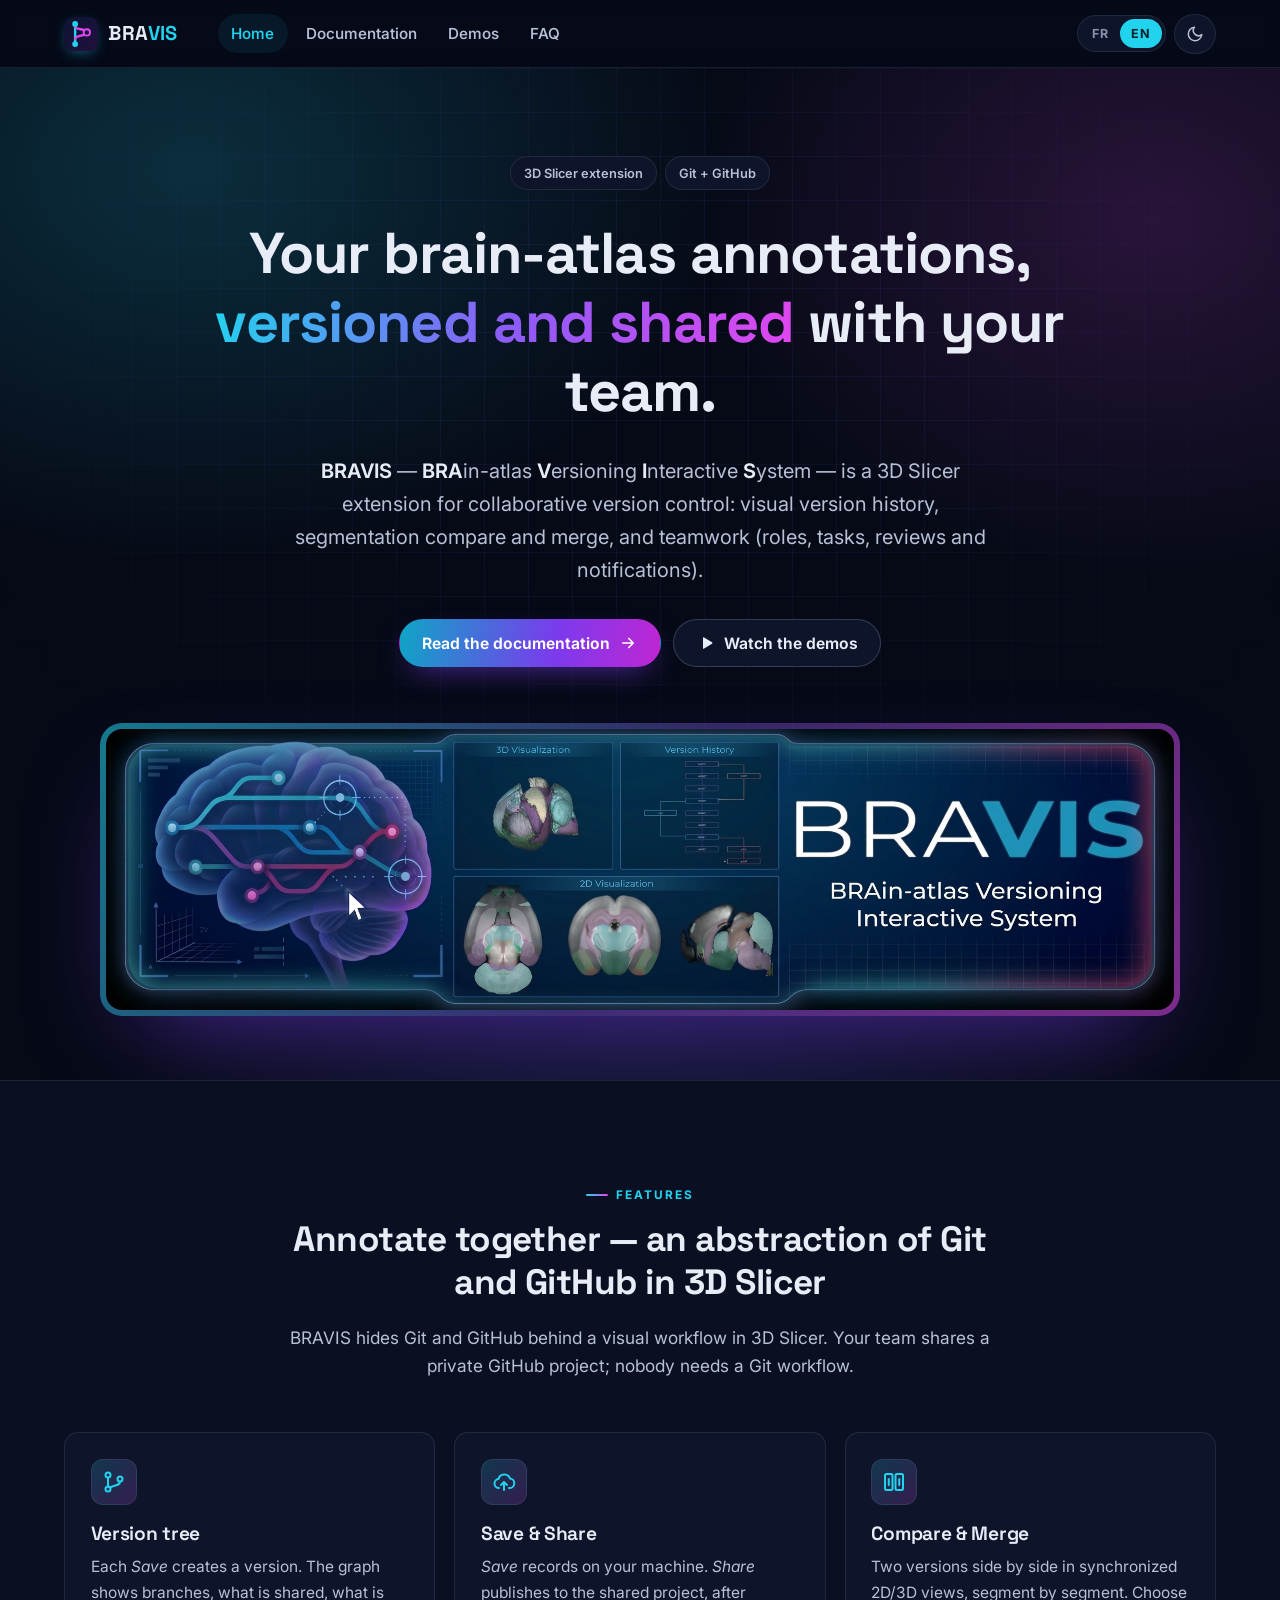
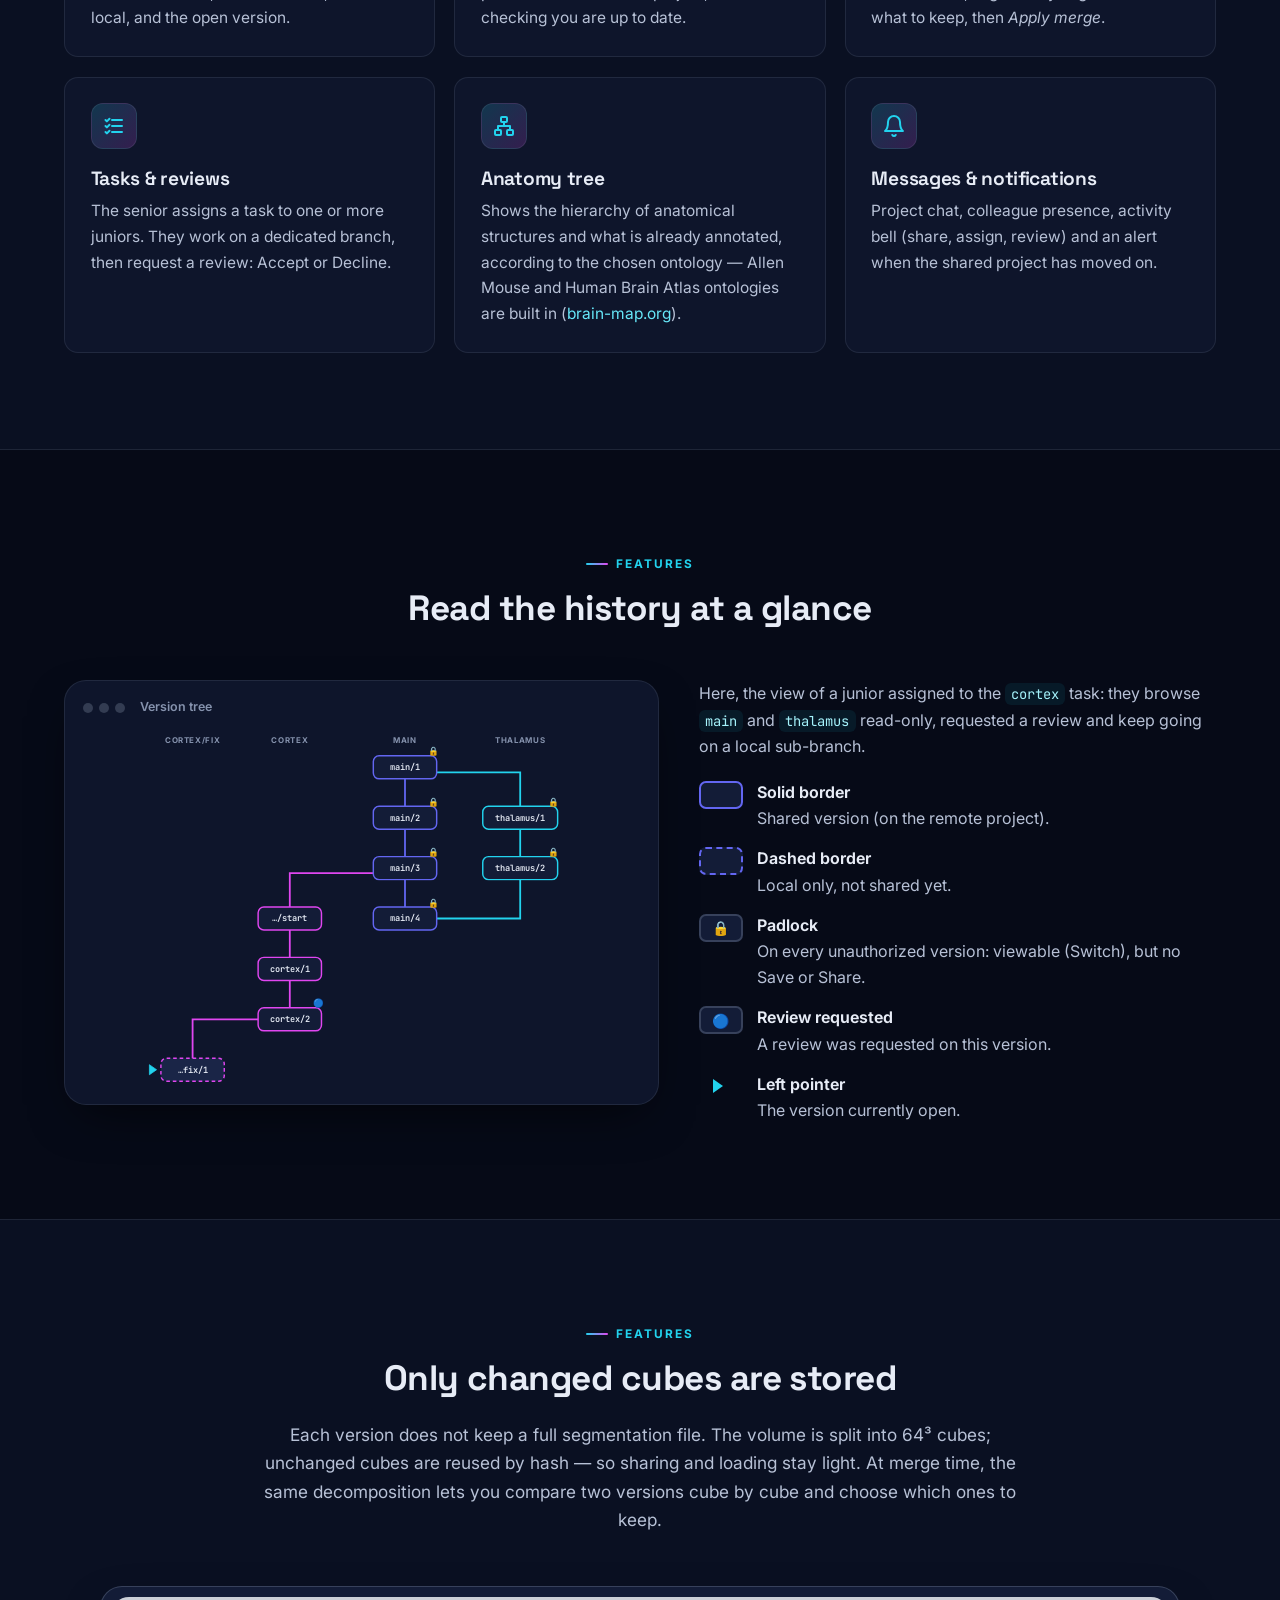
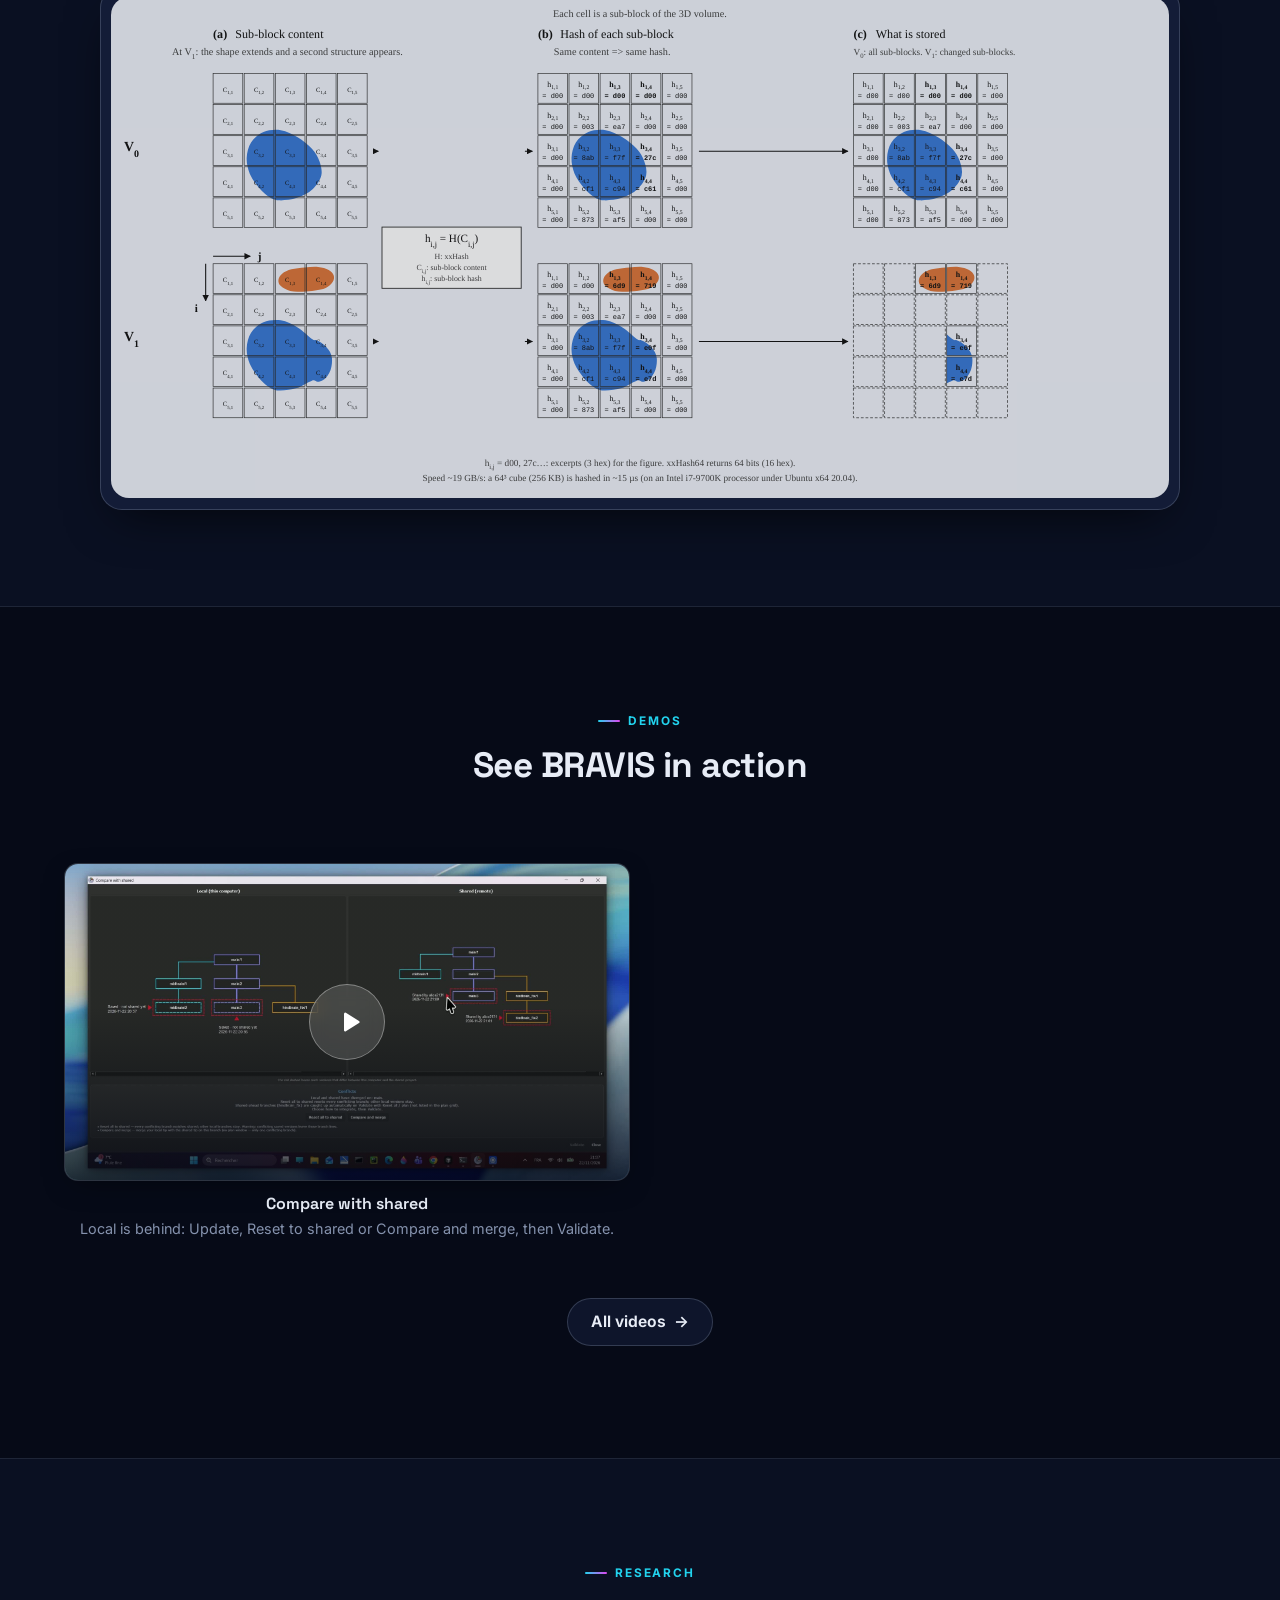
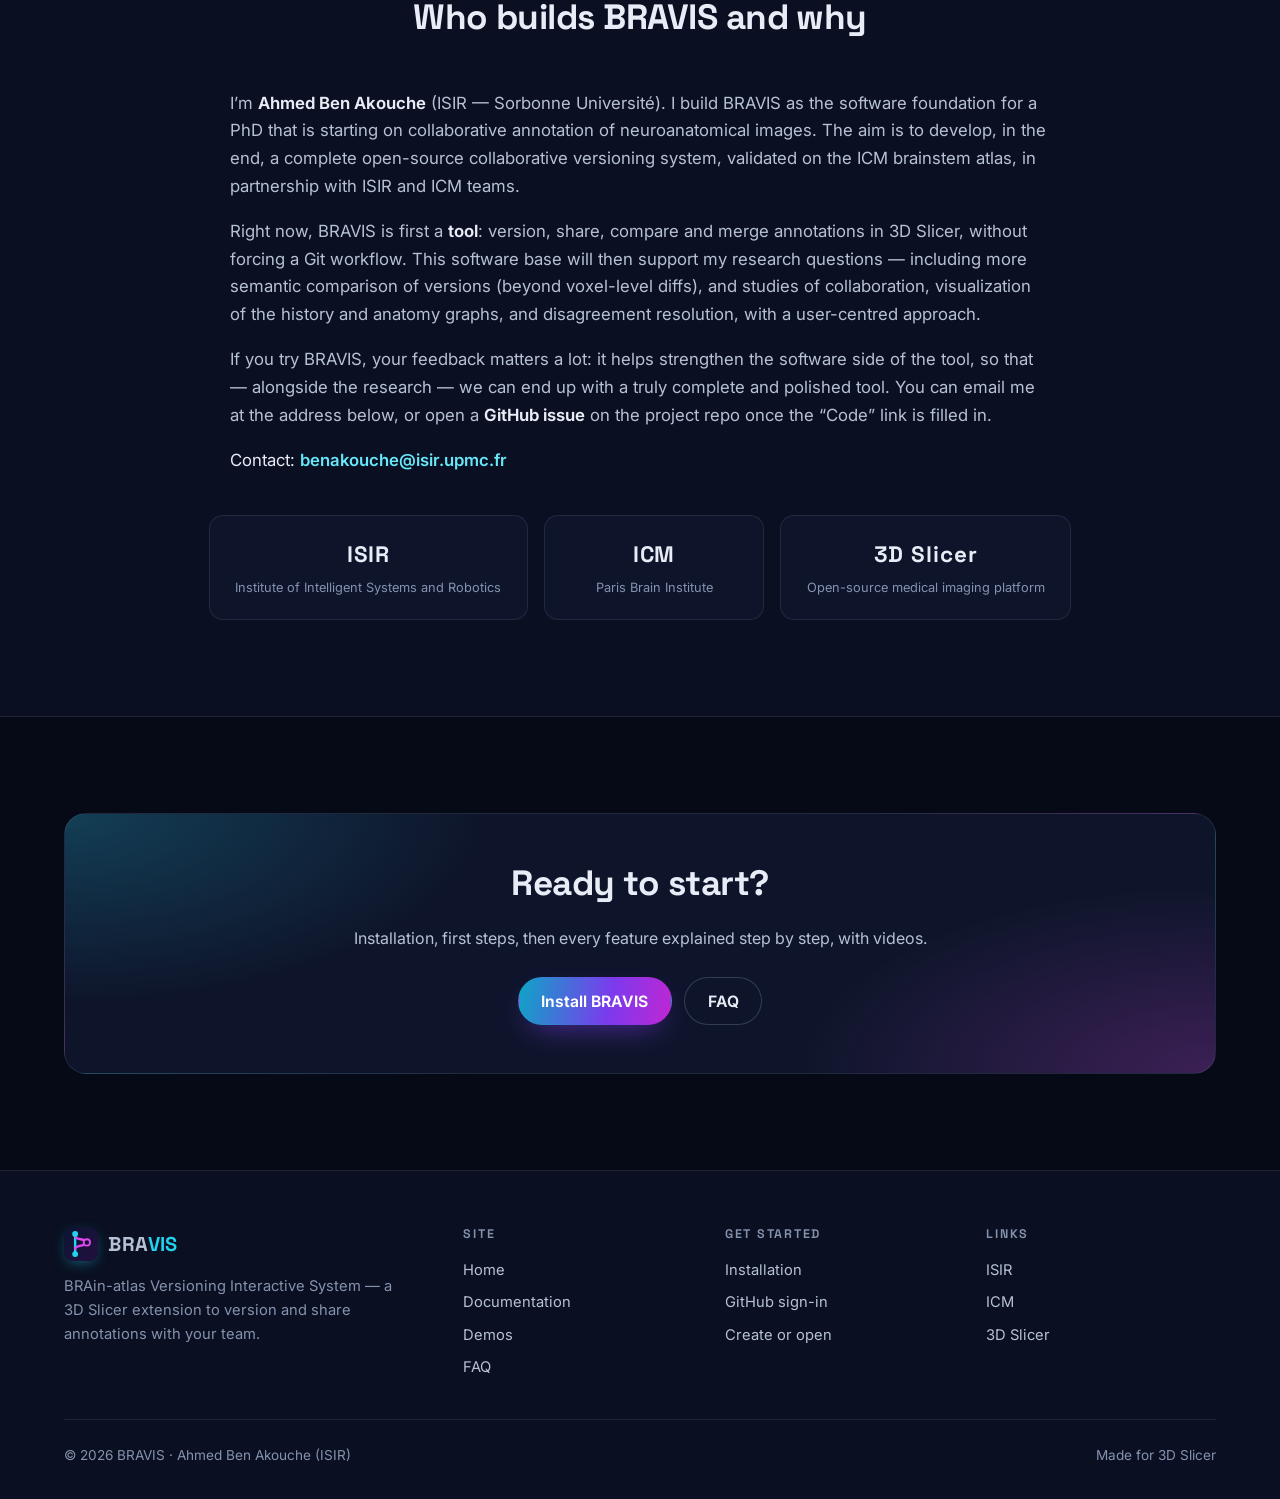
==== commit c8798505: "docs(videos): Share, Messages, review, Compare and Merge clips wired - Share, Messages, tasks-review" ====
--- a/index.html
+++ b/index.html
@@ -294,7 +294,7 @@
         </div>
         <div class="grid grid-2">
           <figure class="video-slot" data-video="compare-shared" data-show-desc></figure>
-          <figure class="video-slot" data-video="merge-compare" data-show-desc></figure>
+          <figure class="video-slot" data-video="merge-compare" data-no-caption></figure>
         </div>
         <p style="text-align:center; margin-top: 2rem;">
           <a class="btn btn-ghost" href="demos.html"><span data-l="fr">Toutes les vidéos</span><span data-l="en">All videos</span> →</a>
